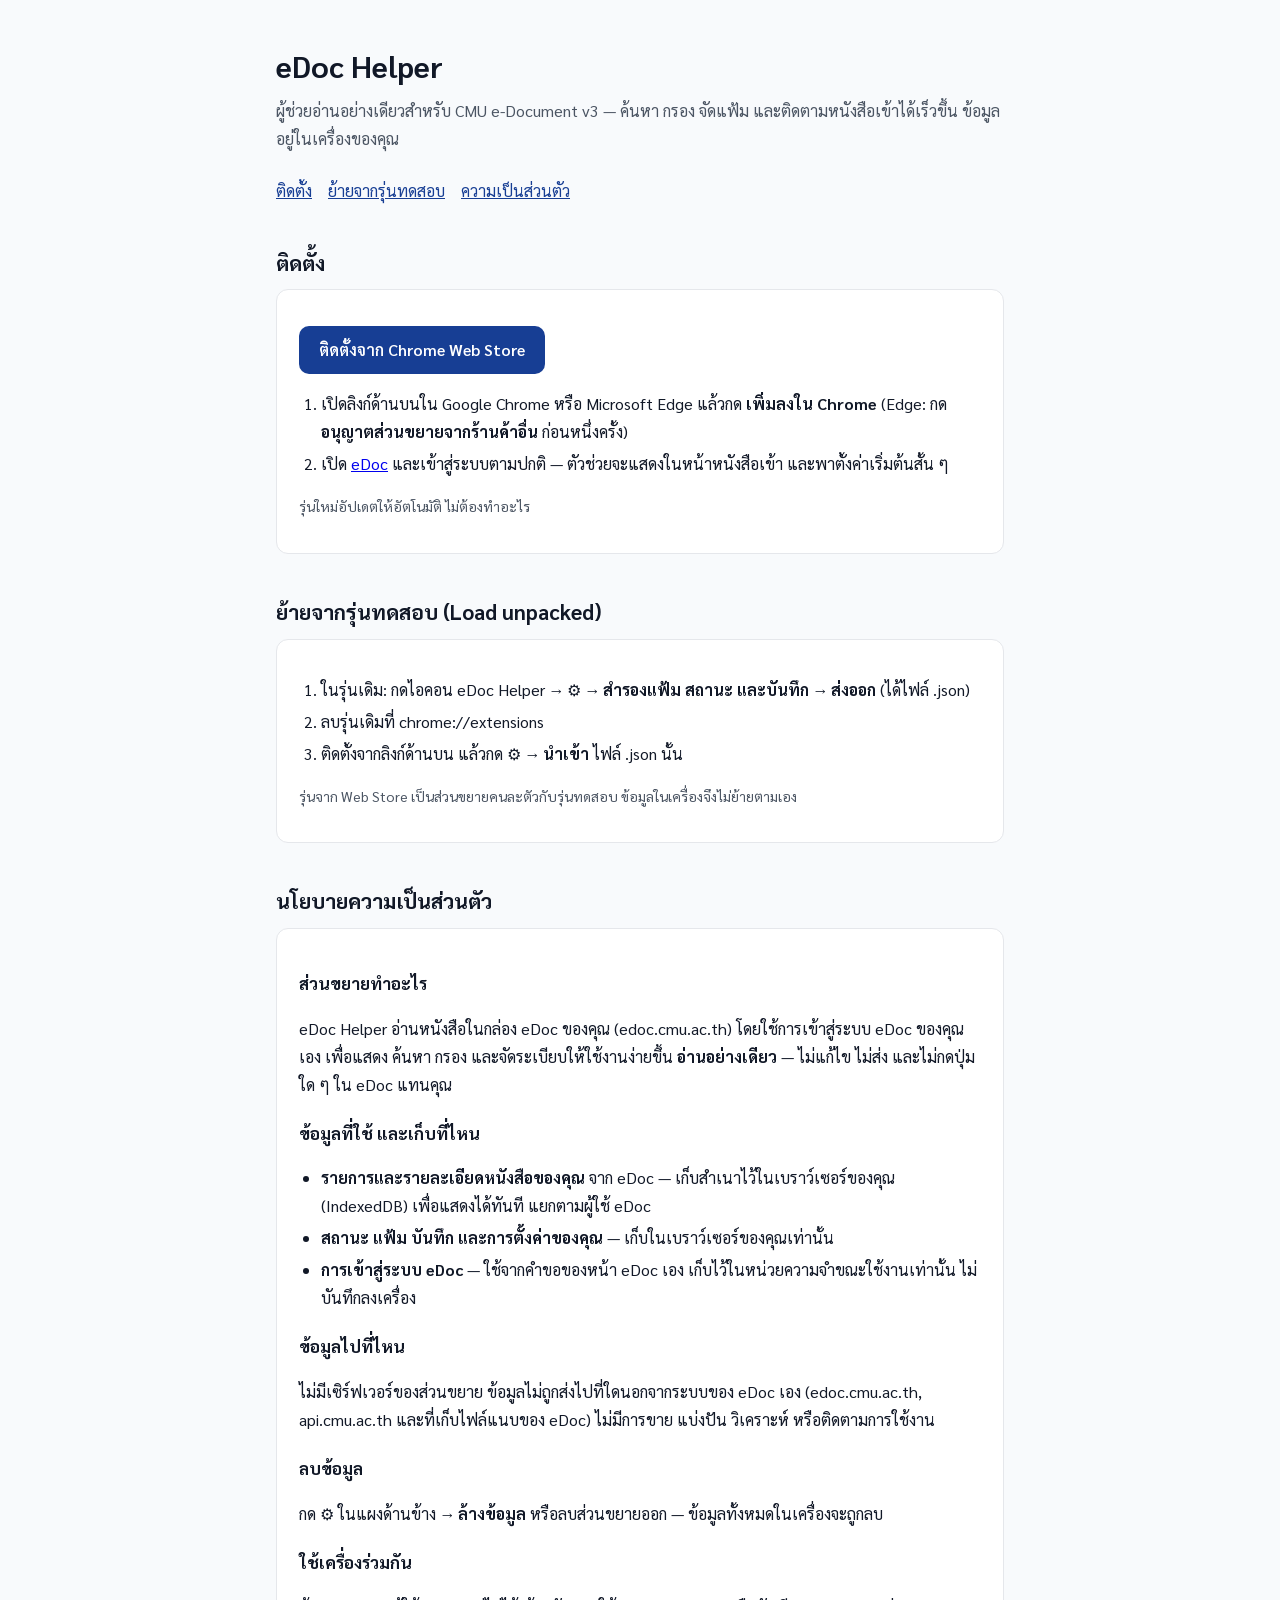
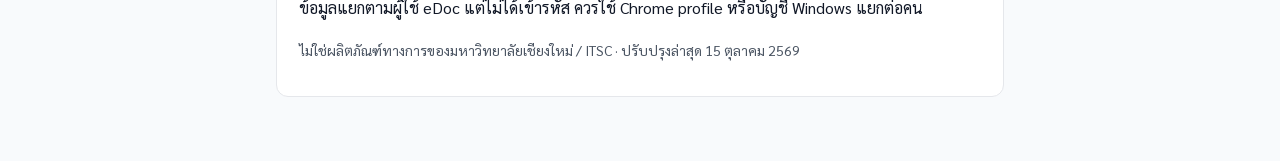
==== index.html @ 69d7f76e "build(extension): Chrome Web Store kit — store package, listing texts, permission reasons, screensho" ====
<!doctype html>
<html lang="th">
<head>
<meta charset="utf-8">
<meta name="viewport" content="width=device-width, initial-scale=1">
<title>eDoc Helper — ติดตั้งและนโยบายความเป็นส่วนตัว</title>
<meta name="description" content="eDoc Helper: ผู้ช่วยอ่านอย่างเดียวสำหรับ CMU e-Document v3 — วิธีติดตั้ง และนโยบายความเป็นส่วนตัว">
<link rel="preconnect" href="https://fonts.googleapis.com"><link rel="preconnect" href="https://fonts.gstatic.com" crossorigin>
<link href="https://fonts.googleapis.com/css2?family=Sarabun:wght@400;600;700&display=swap" rel="stylesheet">
<style>
:root{--ink:#111827;--muted:#4b5563;--line:#e5e7eb;--brand:#173e94;--bg:#f8fafc;--card:#fff}
@media (prefers-color-scheme:dark){:root{--ink:#f3f4f6;--muted:#9ca3af;--line:#374151;--brand:#93b4ff;--bg:#0b1220;--card:#111827}}
*{box-sizing:border-box}
body{margin:0;background:var(--bg);color:var(--ink);font:16px/1.75 Sarabun,system-ui,sans-serif}
main{max-width:760px;margin:0 auto;padding:40px 16px 64px}
h1{font-size:30px;margin:0 0 4px}h2{font-size:21px;margin:40px 0 8px}h3{font-size:17px;margin:20px 0 4px}
.lead{color:var(--muted);margin:0 0 24px}
.card{background:var(--card);border:1px solid var(--line);border-radius:12px;padding:20px 22px}
.btn{display:inline-block;background:var(--brand);color:#fff;text-decoration:none;font-weight:600;padding:10px 20px;border-radius:10px}
@media (prefers-color-scheme:dark){.btn{color:#0b1220}}
ol,ul{padding-left:22px}li{margin:4px 0}
.muted{color:var(--muted);font-size:14px}
nav a{color:var(--brand);margin-right:16px}
</style>
</head>
<body>
<main>
  <h1>eDoc Helper</h1>
  <p class="lead">ผู้ช่วยอ่านอย่างเดียวสำหรับ CMU e-Document v3 — ค้นหา กรอง จัดแฟ้ม และติดตามหนังสือเข้าได้เร็วขึ้น ข้อมูลอยู่ในเครื่องของคุณ</p>
  <nav><a href="#install">ติดตั้ง</a><a href="#move">ย้ายจากรุ่นทดสอบ</a><a href="#privacy">ความเป็นส่วนตัว</a></nav>

  <h2 id="install">ติดตั้ง</h2>
  <div class="card">
    <p><a class="btn" id="store" href="#">ติดตั้งจาก Chrome Web Store</a></p>
    <ol>
      <li>เปิดลิงก์ด้านบนใน Google Chrome หรือ Microsoft Edge แล้วกด <b>เพิ่มลงใน Chrome</b> (Edge: กด <b>อนุญาตส่วนขยายจากร้านค้าอื่น</b> ก่อนหนึ่งครั้ง)</li>
      <li>เปิด <a href="https://edoc.cmu.ac.th/v3">eDoc</a> และเข้าสู่ระบบตามปกติ — ตัวช่วยจะแสดงในหน้าหนังสือเข้า และพาตั้งค่าเริ่มต้นสั้น ๆ</li>
    </ol>
    <p class="muted">รุ่นใหม่อัปเดตให้อัตโนมัติ ไม่ต้องทำอะไร</p>
  </div>

  <h2 id="move">ย้ายจากรุ่นทดสอบ (Load unpacked)</h2>
  <div class="card">
    <ol>
      <li>ในรุ่นเดิม: กดไอคอน eDoc Helper → ⚙ → <b>สำรองแฟ้ม สถานะ และบันทึก</b> → <b>ส่งออก</b> (ได้ไฟล์ .json)</li>
      <li>ลบรุ่นเดิมที่ chrome://extensions</li>
      <li>ติดตั้งจากลิงก์ด้านบน แล้วกด ⚙ → <b>นำเข้า</b> ไฟล์ .json นั้น</li>
    </ol>
    <p class="muted">รุ่นจาก Web Store เป็นส่วนขยายคนละตัวกับรุ่นทดสอบ ข้อมูลในเครื่องจึงไม่ย้ายตามเอง</p>
  </div>

  <h2 id="privacy">นโยบายความเป็นส่วนตัว</h2>
  <div class="card">
    <h3>ส่วนขยายทำอะไร</h3>
    <p>eDoc Helper อ่านหนังสือในกล่อง eDoc ของคุณ (edoc.cmu.ac.th) โดยใช้การเข้าสู่ระบบ eDoc ของคุณเอง เพื่อแสดง ค้นหา กรอง และจัดระเบียบให้ใช้งานง่ายขึ้น <b>อ่านอย่างเดียว</b> — ไม่แก้ไข ไม่ส่ง และไม่กดปุ่มใด ๆ ใน eDoc แทนคุณ</p>
    <h3>ข้อมูลที่ใช้ และเก็บที่ไหน</h3>
    <ul>
      <li><b>รายการและรายละเอียดหนังสือของคุณ</b> จาก eDoc — เก็บสำเนาไว้ในเบราว์เซอร์ของคุณ (IndexedDB) เพื่อแสดงได้ทันที แยกตามผู้ใช้ eDoc</li>
      <li><b>สถานะ แฟ้ม บันทึก และการตั้งค่าของคุณ</b> — เก็บในเบราว์เซอร์ของคุณเท่านั้น</li>
      <li><b>การเข้าสู่ระบบ eDoc</b> — ใช้จากคำขอของหน้า eDoc เอง เก็บไว้ในหน่วยความจำขณะใช้งานเท่านั้น ไม่บันทึกลงเครื่อง</li>
    </ul>
    <h3>ข้อมูลไปที่ไหน</h3>
    <p>ไม่มีเซิร์ฟเวอร์ของส่วนขยาย ข้อมูลไม่ถูกส่งไปที่ใดนอกจากระบบของ eDoc เอง (edoc.cmu.ac.th, api.cmu.ac.th และที่เก็บไฟล์แนบของ eDoc) ไม่มีการขาย แบ่งปัน วิเคราะห์ หรือติดตามการใช้งาน</p>
    <h3>ลบข้อมูล</h3>
    <p>กด ⚙ ในแผงด้านข้าง → <b>ล้างข้อมูล</b> หรือลบส่วนขยายออก — ข้อมูลทั้งหมดในเครื่องจะถูกลบ</p>
    <h3>ใช้เครื่องร่วมกัน</h3>
    <p>ข้อมูลแยกตามผู้ใช้ eDoc แต่ไม่ได้เข้ารหัส ควรใช้ Chrome profile หรือบัญชี Windows แยกต่อคน</p>
    <p class="muted">ไม่ใช่ผลิตภัณฑ์ทางการของมหาวิทยาลัยเชียงใหม่ / ITSC · ปรับปรุงล่าสุด 15 ตุลาคม 2569</p>
  </div>
</main>
</body>
</html>
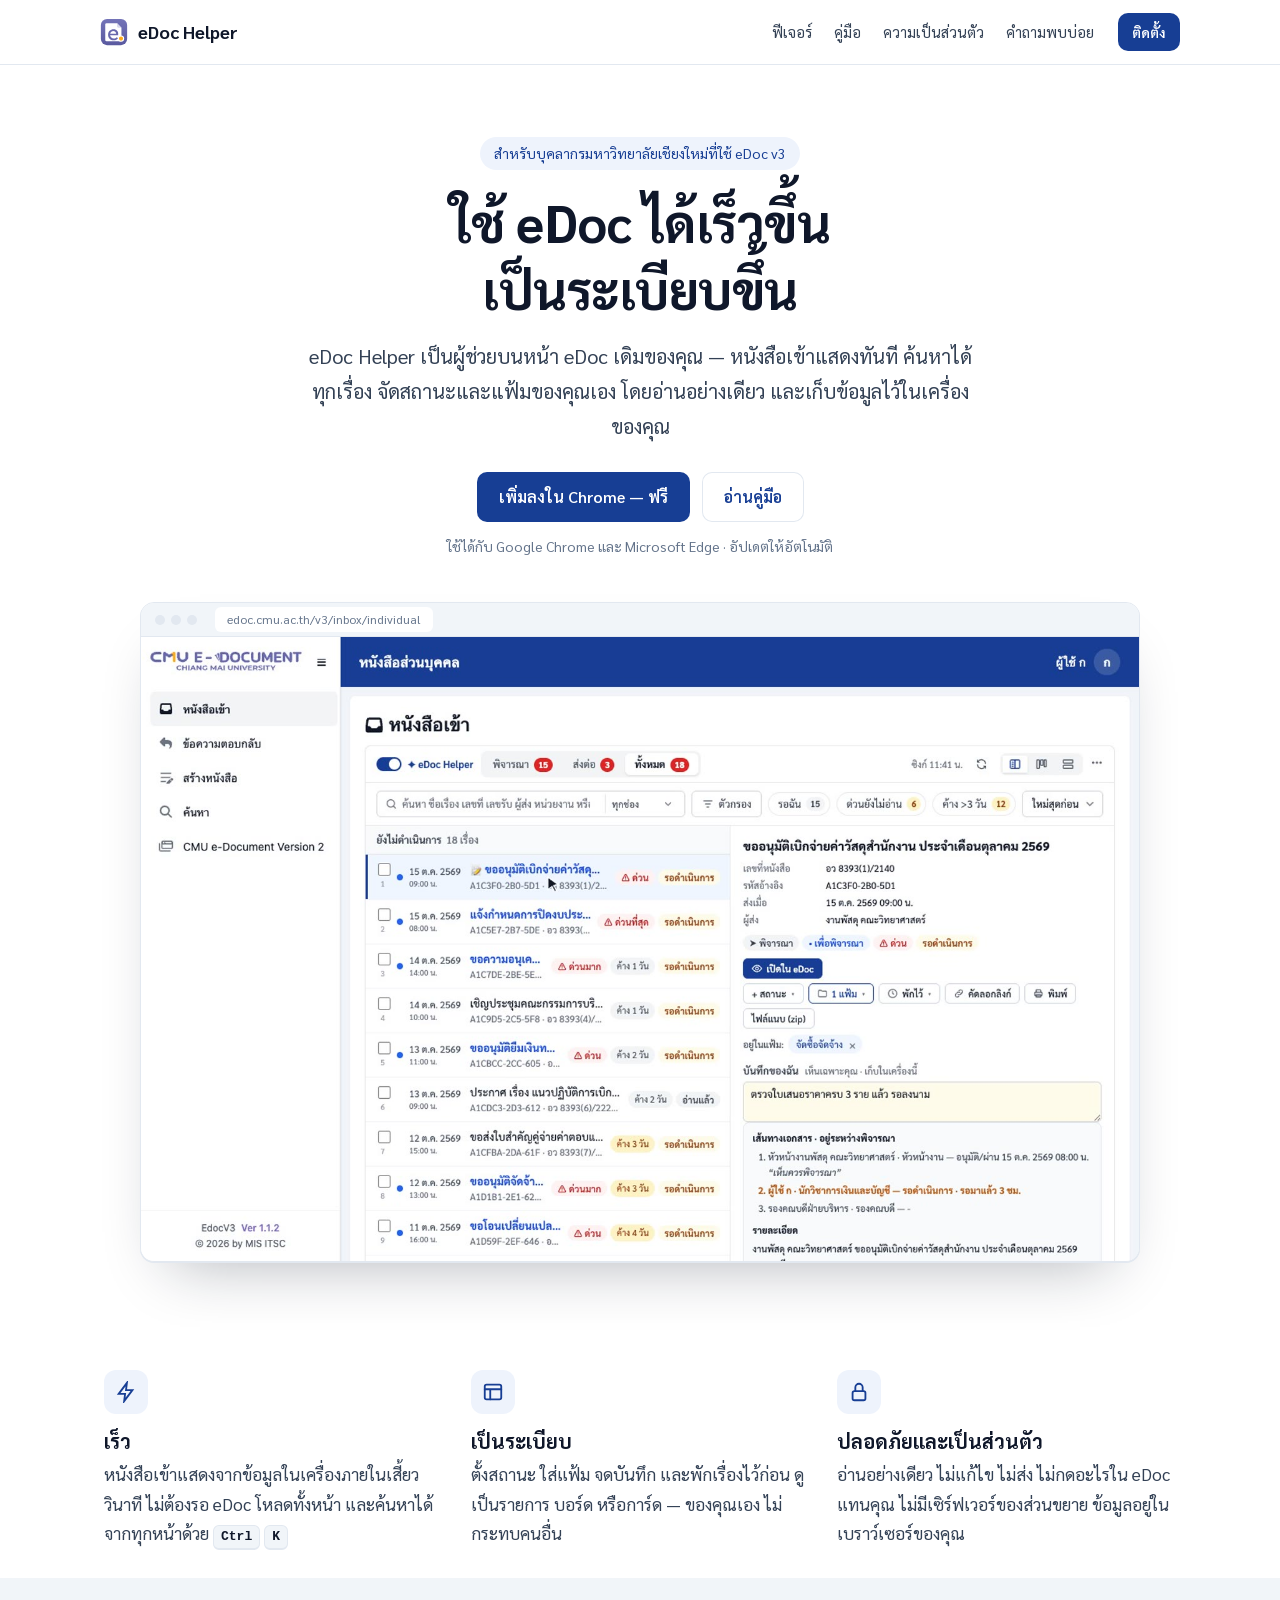
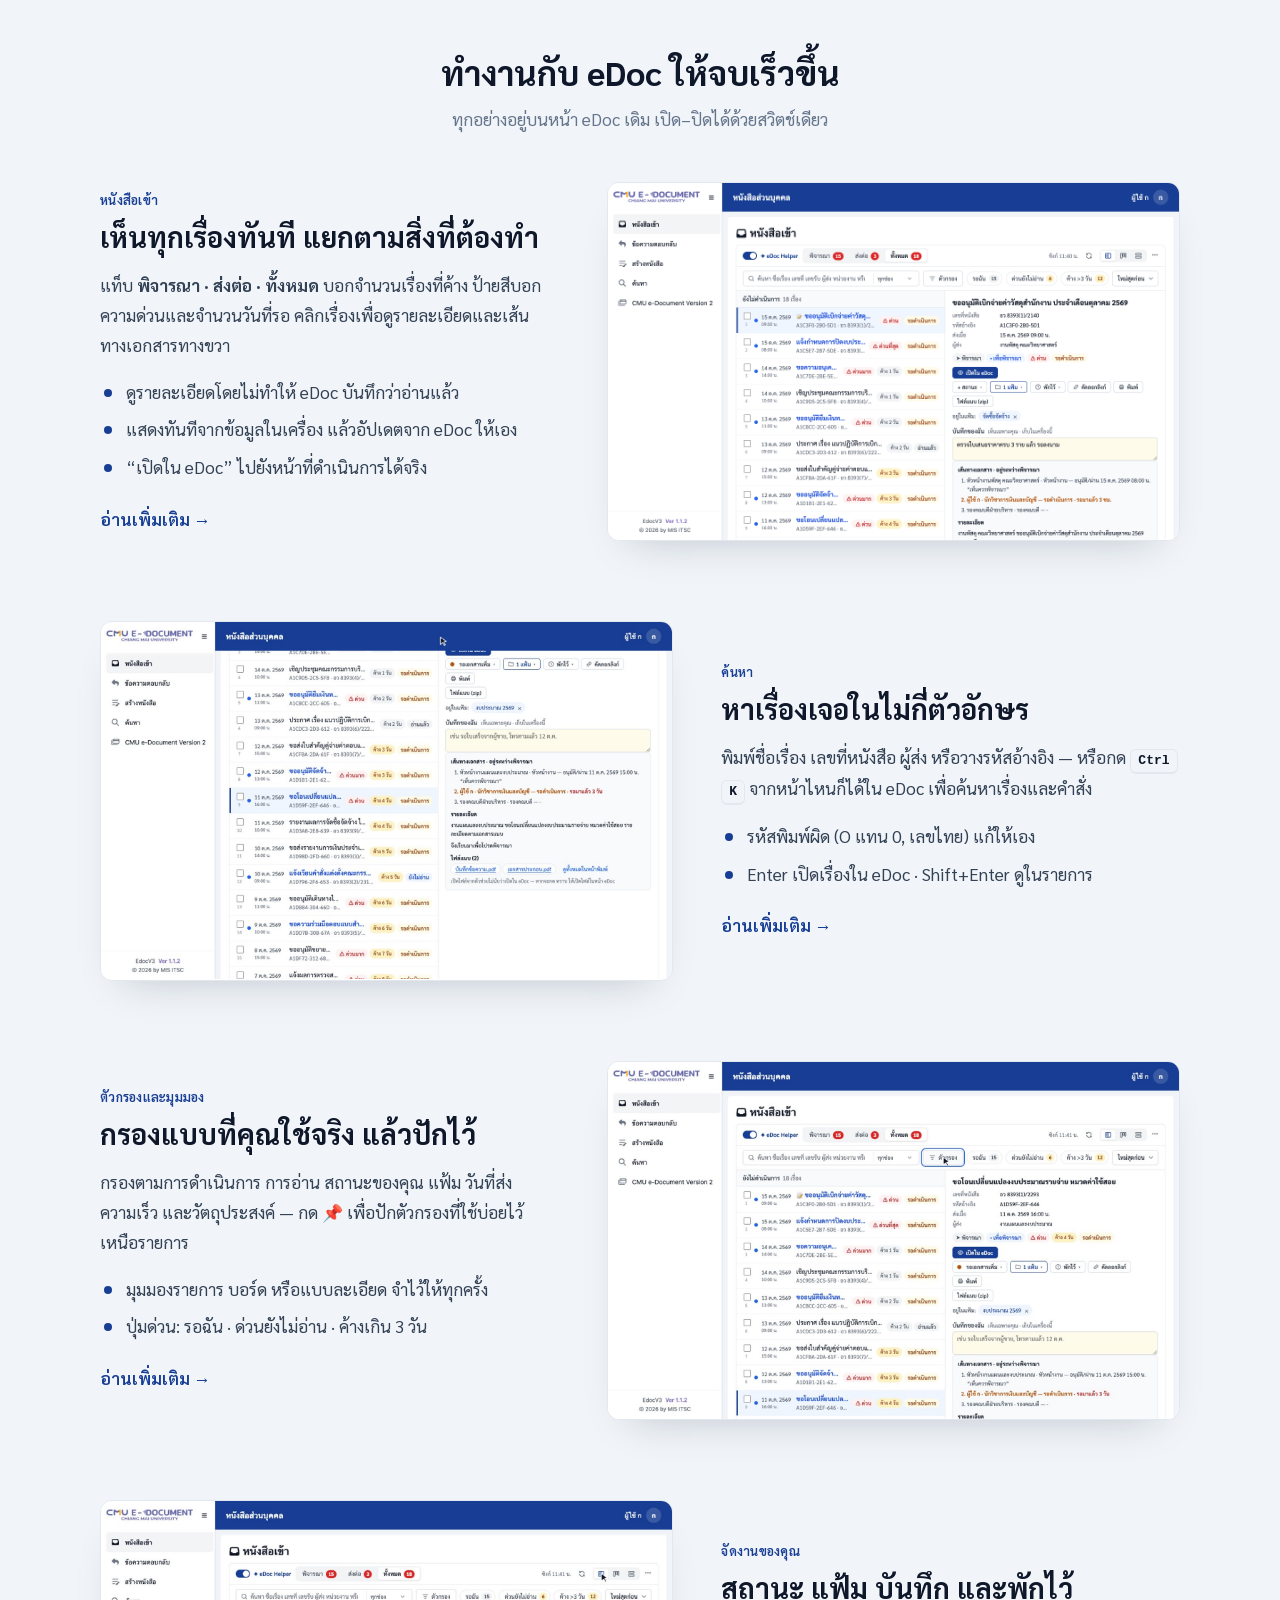
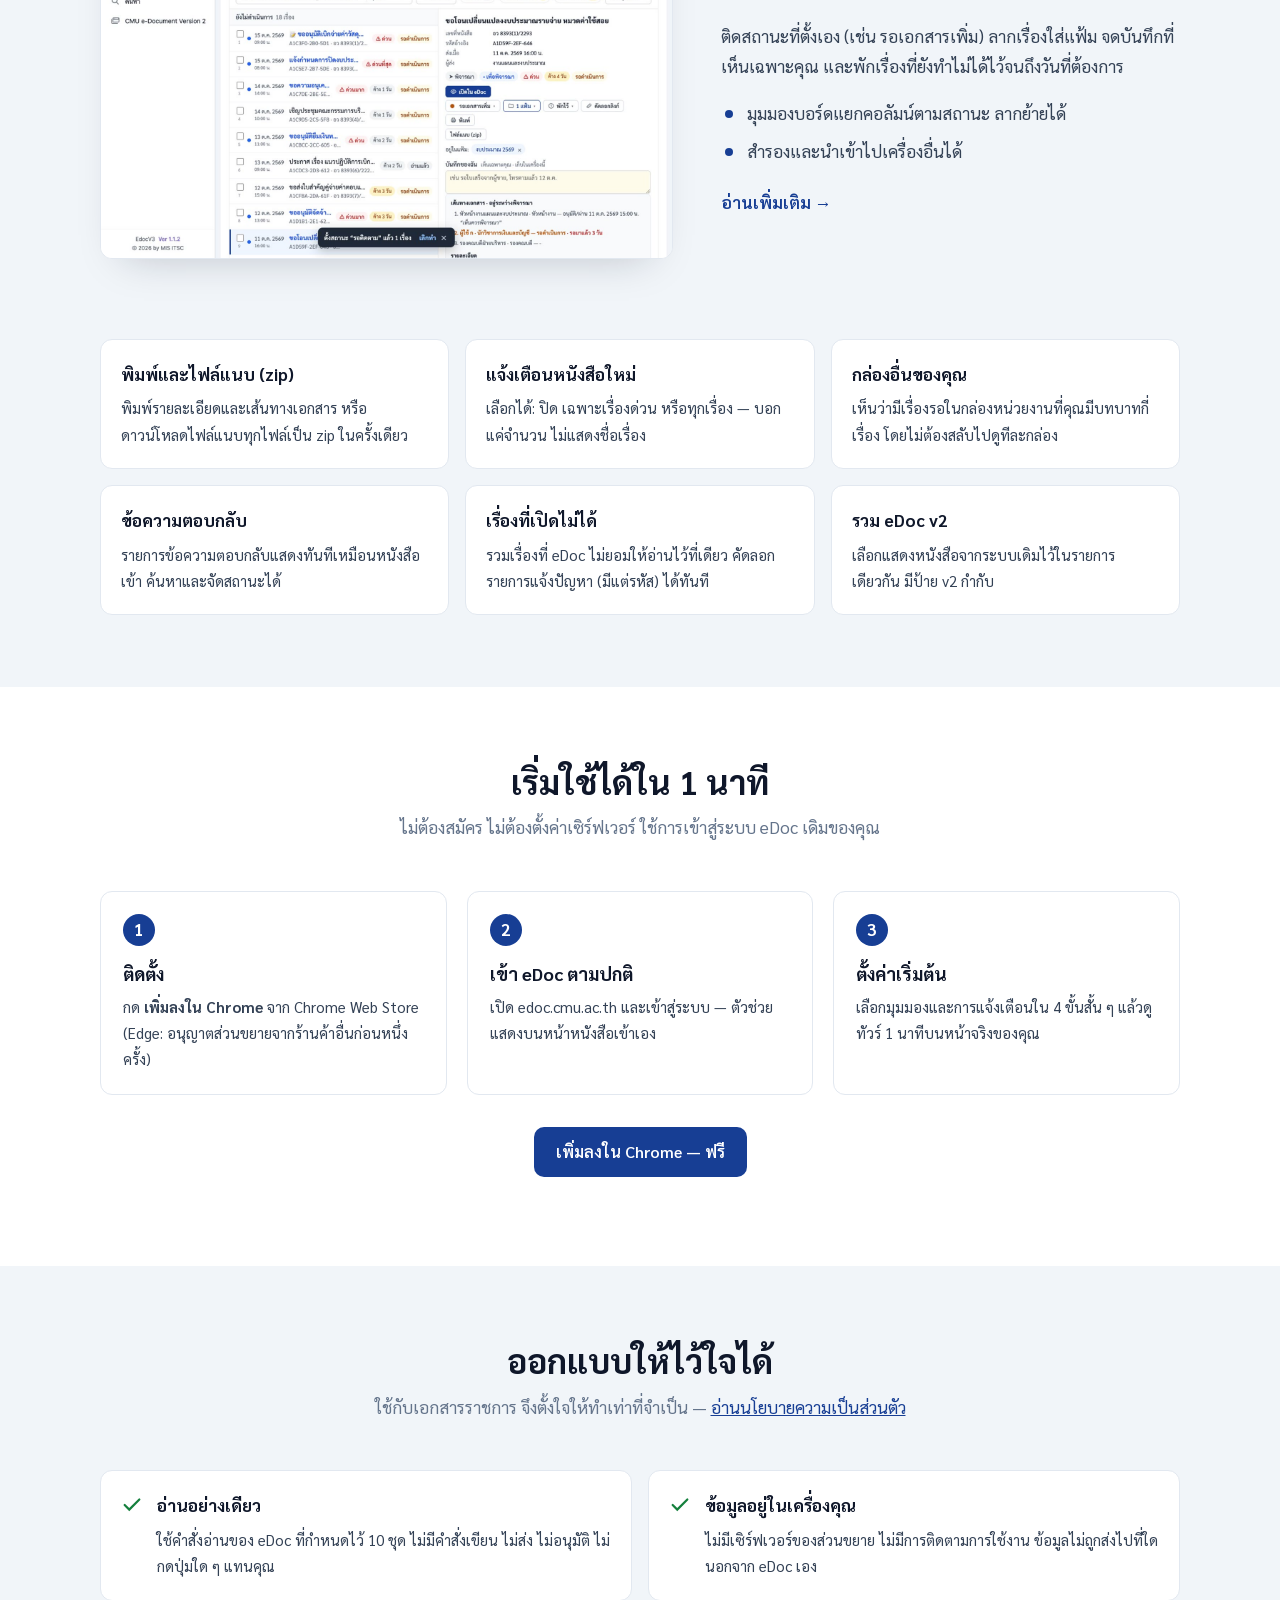
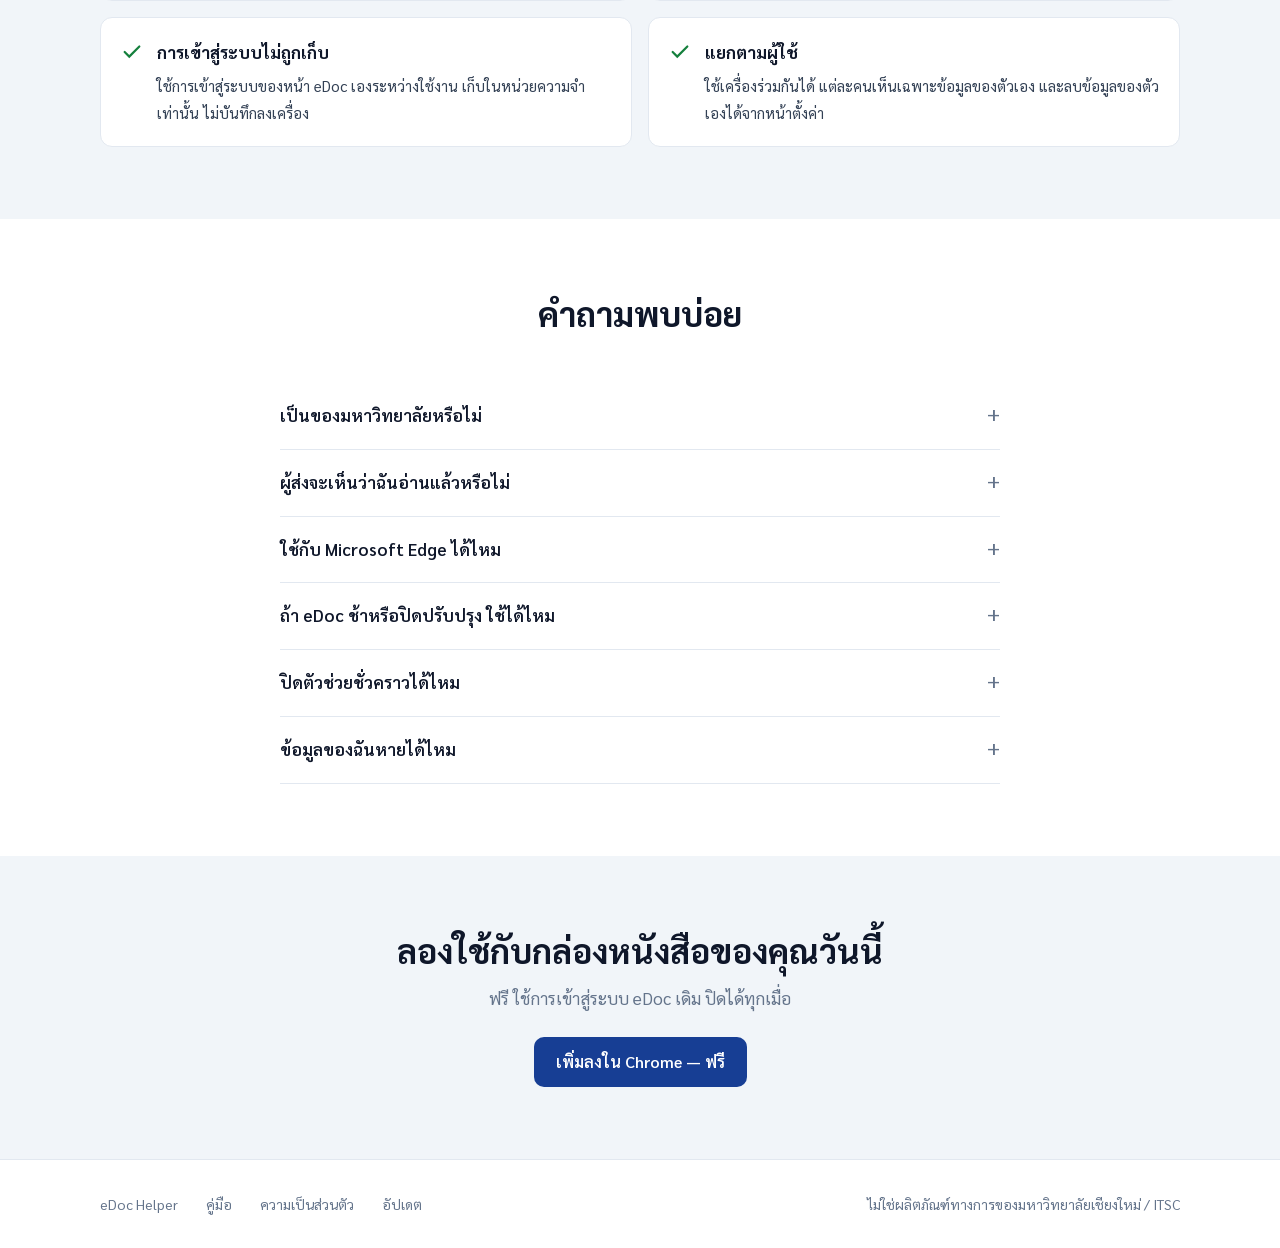
==== commit 5c5bd8a1: "feat(extension): landing site, showcase screenshots and clips, new icon - store/site: home (A), manu" ====
--- a/index.html
+++ b/index.html
@@ -3,70 +3,126 @@
 <head>
 <meta charset="utf-8">
 <meta name="viewport" content="width=device-width, initial-scale=1">
-<title>eDoc Helper — ติดตั้งและนโยบายความเป็นส่วนตัว</title>
-<meta name="description" content="eDoc Helper: ผู้ช่วยอ่านอย่างเดียวสำหรับ CMU e-Document v3 — วิธีติดตั้ง และนโยบายความเป็นส่วนตัว">
+<title>eDoc Helper — ใช้ CMU e-Document ได้เร็วขึ้น เป็นระเบียบขึ้น</title>
+<meta name="description" content="ผู้ช่วยอ่านอย่างเดียวสำหรับ CMU e-Document v3: หนังสือเข้าแสดงทันที ค้นหา กรอง จัดแฟ้ม และติดตามงาน — ข้อมูลอยู่ในเครื่องของคุณ">
+<link rel="icon" href="img/icon.svg" type="image/svg+xml"><link rel="apple-touch-icon" href="img/icon.png">
 <link rel="preconnect" href="https://fonts.googleapis.com"><link rel="preconnect" href="https://fonts.gstatic.com" crossorigin>
 <link href="https://fonts.googleapis.com/css2?family=Sarabun:wght@400;600;700&display=swap" rel="stylesheet">
-<style>
-:root{--ink:#111827;--muted:#4b5563;--line:#e5e7eb;--brand:#173e94;--bg:#f8fafc;--card:#fff}
-@media (prefers-color-scheme:dark){:root{--ink:#f3f4f6;--muted:#9ca3af;--line:#374151;--brand:#93b4ff;--bg:#0b1220;--card:#111827}}
-*{box-sizing:border-box}
-body{margin:0;background:var(--bg);color:var(--ink);font:16px/1.75 Sarabun,system-ui,sans-serif}
-main{max-width:760px;margin:0 auto;padding:40px 16px 64px}
-h1{font-size:30px;margin:0 0 4px}h2{font-size:21px;margin:40px 0 8px}h3{font-size:17px;margin:20px 0 4px}
-.lead{color:var(--muted);margin:0 0 24px}
-.card{background:var(--card);border:1px solid var(--line);border-radius:12px;padding:20px 22px}
-.btn{display:inline-block;background:var(--brand);color:#fff;text-decoration:none;font-weight:600;padding:10px 20px;border-radius:10px}
-@media (prefers-color-scheme:dark){.btn{color:#0b1220}}
-ol,ul{padding-left:22px}li{margin:4px 0}
-.muted{color:var(--muted);font-size:14px}
-nav a{color:var(--brand);margin-right:16px}
-</style>
+<link rel="stylesheet" href="style.css">
 </head>
 <body>
+<header class="top"><div class="wrap">
+  <a class="brand" href="index.html"><img src="img/icon.svg" alt="">eDoc Helper</a>
+  <nav class="menu"><a href="#features">ฟีเจอร์</a><a href="docs.html">คู่มือ</a><a href="privacy.html">ความเป็นส่วนตัว</a><a href="#faq">คำถามพบบ่อย</a></nav>
+  <a class="btn sm" href="#install">ติดตั้ง</a>
+</div></header>
+
 <main>
-  <h1>eDoc Helper</h1>
-  <p class="lead">ผู้ช่วยอ่านอย่างเดียวสำหรับ CMU e-Document v3 — ค้นหา กรอง จัดแฟ้ม และติดตามหนังสือเข้าได้เร็วขึ้น ข้อมูลอยู่ในเครื่องของคุณ</p>
-  <nav><a href="#install">ติดตั้ง</a><a href="#move">ย้ายจากรุ่นทดสอบ</a><a href="#privacy">ความเป็นส่วนตัว</a></nav>
-
-  <h2 id="install">ติดตั้ง</h2>
-  <div class="card">
-    <p><a class="btn" id="store" href="#">ติดตั้งจาก Chrome Web Store</a></p>
-    <ol>
-      <li>เปิดลิงก์ด้านบนใน Google Chrome หรือ Microsoft Edge แล้วกด <b>เพิ่มลงใน Chrome</b> (Edge: กด <b>อนุญาตส่วนขยายจากร้านค้าอื่น</b> ก่อนหนึ่งครั้ง)</li>
-      <li>เปิด <a href="https://edoc.cmu.ac.th/v3">eDoc</a> และเข้าสู่ระบบตามปกติ — ตัวช่วยจะแสดงในหน้าหนังสือเข้า และพาตั้งค่าเริ่มต้นสั้น ๆ</li>
-    </ol>
-    <p class="muted">รุ่นใหม่อัปเดตให้อัตโนมัติ ไม่ต้องทำอะไร</p>
+  <div class="wrap hero">
+    <span class="eyebrow">สำหรับบุคลากรมหาวิทยาลัยเชียงใหม่ที่ใช้ eDoc v3</span>
+    <h1>ใช้ eDoc ได้เร็วขึ้น<br>เป็นระเบียบขึ้น</h1>
+    <p class="lead">eDoc Helper เป็นผู้ช่วยบนหน้า eDoc เดิมของคุณ — หนังสือเข้าแสดงทันที ค้นหาได้ทุกเรื่อง จัดสถานะและแฟ้มของคุณเอง โดยอ่านอย่างเดียว และเก็บข้อมูลไว้ในเครื่องของคุณ</p>
+    <div class="ctas"><a class="btn" id="store" href="#install">เพิ่มลงใน Chrome — ฟรี</a><a class="btn ghost" href="docs.html">อ่านคู่มือ</a></div>
+    <p class="note">ใช้ได้กับ Google Chrome และ Microsoft Edge · อัปเดตให้อัตโนมัติ</p>
+    <div class="frame"><div class="bar"><i></i><i></i><i></i><span>edoc.cmu.ac.th/v3/inbox/individual</span></div><video class="clip" src="clips/inbox.mp4" poster="clips/inbox.jpg" autoplay muted loop playsinline preload="metadata" aria-label="หน้าหนังสือเข้าพร้อม eDoc Helper: คลิกเรื่องเพื่อดูรายละเอียดและเส้นทางเอกสาร" width="1920" height="1200"></video></div>
   </div>
 
-  <h2 id="move">ย้ายจากรุ่นทดสอบ (Load unpacked)</h2>
-  <div class="card">
-    <ol>
-      <li>ในรุ่นเดิม: กดไอคอน eDoc Helper → ⚙ → <b>สำรองแฟ้ม สถานะ และบันทึก</b> → <b>ส่งออก</b> (ได้ไฟล์ .json)</li>
-      <li>ลบรุ่นเดิมที่ chrome://extensions</li>
-      <li>ติดตั้งจากลิงก์ด้านบน แล้วกด ⚙ → <b>นำเข้า</b> ไฟล์ .json นั้น</li>
-    </ol>
-    <p class="muted">รุ่นจาก Web Store เป็นส่วนขยายคนละตัวกับรุ่นทดสอบ ข้อมูลในเครื่องจึงไม่ย้ายตามเอง</p>
+  <div class="wrap pillars">
+    <div class="pillar"><div class="ic"><svg viewBox="0 0 24 24" fill="none" stroke="currentColor" stroke-width="2" stroke-linecap="round"><path d="M13 2 4 14h7l-1 8 9-12h-7z"/></svg></div><h3>เร็ว</h3><p>หนังสือเข้าแสดงจากข้อมูลในเครื่องภายในเสี้ยววินาที ไม่ต้องรอ eDoc โหลดทั้งหน้า และค้นหาได้จากทุกหน้าด้วย <kbd>Ctrl</kbd> <kbd>K</kbd></p></div>
+    <div class="pillar"><div class="ic"><svg viewBox="0 0 24 24" fill="none" stroke="currentColor" stroke-width="2" stroke-linecap="round"><rect x="3" y="4" width="18" height="16" rx="2"/><path d="M3 9h18M9 9v11"/></svg></div><h3>เป็นระเบียบ</h3><p>ตั้งสถานะ ใส่แฟ้ม จดบันทึก และพักเรื่องไว้ก่อน ดูเป็นรายการ บอร์ด หรือการ์ด — ของคุณเอง ไม่กระทบคนอื่น</p></div>
+    <div class="pillar"><div class="ic"><svg viewBox="0 0 24 24" fill="none" stroke="currentColor" stroke-width="2" stroke-linecap="round"><rect x="5" y="11" width="14" height="10" rx="2"/><path d="M8 11V7a4 4 0 0 1 8 0v4"/></svg></div><h3>ปลอดภัยและเป็นส่วนตัว</h3><p>อ่านอย่างเดียว ไม่แก้ไข ไม่ส่ง ไม่กดอะไรใน eDoc แทนคุณ ไม่มีเซิร์ฟเวอร์ของส่วนขยาย ข้อมูลอยู่ในเบราว์เซอร์ของคุณ</p></div>
   </div>
 
-  <h2 id="privacy">นโยบายความเป็นส่วนตัว</h2>
-  <div class="card">
-    <h3>ส่วนขยายทำอะไร</h3>
-    <p>eDoc Helper อ่านหนังสือในกล่อง eDoc ของคุณ (edoc.cmu.ac.th) โดยใช้การเข้าสู่ระบบ eDoc ของคุณเอง เพื่อแสดง ค้นหา กรอง และจัดระเบียบให้ใช้งานง่ายขึ้น <b>อ่านอย่างเดียว</b> — ไม่แก้ไข ไม่ส่ง และไม่กดปุ่มใด ๆ ใน eDoc แทนคุณ</p>
-    <h3>ข้อมูลที่ใช้ และเก็บที่ไหน</h3>
-    <ul>
-      <li><b>รายการและรายละเอียดหนังสือของคุณ</b> จาก eDoc — เก็บสำเนาไว้ในเบราว์เซอร์ของคุณ (IndexedDB) เพื่อแสดงได้ทันที แยกตามผู้ใช้ eDoc</li>
-      <li><b>สถานะ แฟ้ม บันทึก และการตั้งค่าของคุณ</b> — เก็บในเบราว์เซอร์ของคุณเท่านั้น</li>
-      <li><b>การเข้าสู่ระบบ eDoc</b> — ใช้จากคำขอของหน้า eDoc เอง เก็บไว้ในหน่วยความจำขณะใช้งานเท่านั้น ไม่บันทึกลงเครื่อง</li>
-    </ul>
-    <h3>ข้อมูลไปที่ไหน</h3>
-    <p>ไม่มีเซิร์ฟเวอร์ของส่วนขยาย ข้อมูลไม่ถูกส่งไปที่ใดนอกจากระบบของ eDoc เอง (edoc.cmu.ac.th, api.cmu.ac.th และที่เก็บไฟล์แนบของ eDoc) ไม่มีการขาย แบ่งปัน วิเคราะห์ หรือติดตามการใช้งาน</p>
-    <h3>ลบข้อมูล</h3>
-    <p>กด ⚙ ในแผงด้านข้าง → <b>ล้างข้อมูล</b> หรือลบส่วนขยายออก — ข้อมูลทั้งหมดในเครื่องจะถูกลบ</p>
-    <h3>ใช้เครื่องร่วมกัน</h3>
-    <p>ข้อมูลแยกตามผู้ใช้ eDoc แต่ไม่ได้เข้ารหัส ควรใช้ Chrome profile หรือบัญชี Windows แยกต่อคน</p>
-    <p class="muted">ไม่ใช่ผลิตภัณฑ์ทางการของมหาวิทยาลัยเชียงใหม่ / ITSC · ปรับปรุงล่าสุด 15 ตุลาคม 2569</p>
-  </div>
+  <section class="band soft" id="features"><div class="wrap">
+    <div class="sec-h"><h2>ทำงานกับ eDoc ให้จบเร็วขึ้น</h2><p>ทุกอย่างอยู่บนหน้า eDoc เดิม เปิด–ปิดได้ด้วยสวิตช์เดียว</p></div>
+
+    <div class="feature">
+      <div class="txt"><div class="tag">หนังสือเข้า</div><h3>เห็นทุกเรื่องทันที แยกตามสิ่งที่ต้องทำ</h3>
+        <p>แท็บ <b>พิจารณา · ส่งต่อ · ทั้งหมด</b> บอกจำนวนเรื่องที่ค้าง ป้ายสีบอกความด่วนและจำนวนวันที่รอ คลิกเรื่องเพื่อดูรายละเอียดและเส้นทางเอกสารทางขวา</p>
+        <ul><li>ดูรายละเอียดโดยไม่ทำให้ eDoc บันทึกว่าอ่านแล้ว</li><li>แสดงทันทีจากข้อมูลในเครื่อง แล้วอัปเดตจาก eDoc ให้เอง</li><li>“เปิดใน eDoc” ไปยังหน้าที่ดำเนินการได้จริง</li></ul>
+        <a class="more" href="docs.html#inbox">อ่านเพิ่มเติม →</a></div>
+      <div class="pic"><img src="img/1-list.png" alt="รายการหนังสือเข้าและช่องรายละเอียด" loading="lazy"></div>
+    </div>
+
+    <div class="feature flip">
+      <div class="txt"><div class="tag">ค้นหา</div><h3>หาเรื่องเจอในไม่กี่ตัวอักษร</h3>
+        <p>พิมพ์ชื่อเรื่อง เลขที่หนังสือ ผู้ส่ง หรือวางรหัสอ้างอิง — หรือกด <kbd>Ctrl</kbd> <kbd>K</kbd> จากหน้าไหนก็ได้ใน eDoc เพื่อค้นหาเรื่องและคำสั่ง</p>
+        <ul><li>รหัสพิมพ์ผิด (O แทน 0, เลขไทย) แก้ให้เอง</li><li>Enter เปิดเรื่องใน eDoc · Shift+Enter ดูในรายการ</li></ul>
+        <a class="more" href="docs.html#search">อ่านเพิ่มเติม →</a></div>
+      <div class="pic"><video class="clip" src="clips/search.mp4" poster="clips/search.jpg" autoplay muted loop playsinline preload="metadata" aria-label="กด Ctrl+K พิมพ์คำค้น แล้วไปที่เรื่อง" width="1920" height="1200"></video></div>
+    </div>
+
+    <div class="feature">
+      <div class="txt"><div class="tag">ตัวกรองและมุมมอง</div><h3>กรองแบบที่คุณใช้จริง แล้วปักไว้</h3>
+        <p>กรองตามการดำเนินการ การอ่าน สถานะของคุณ แฟ้ม วันที่ส่ง ความเร็ว และวัตถุประสงค์ — กด 📌 เพื่อปักตัวกรองที่ใช้บ่อยไว้เหนือรายการ</p>
+        <ul><li>มุมมองรายการ บอร์ด หรือแบบละเอียด จำไว้ให้ทุกครั้ง</li><li>ปุ่มด่วน: รอฉัน · ด่วนยังไม่อ่าน · ค้างเกิน 3 วัน</li></ul>
+        <a class="more" href="docs.html#filters">อ่านเพิ่มเติม →</a></div>
+      <div class="pic"><video class="clip" src="clips/filters.mp4" poster="clips/filters.jpg" autoplay muted loop playsinline preload="metadata" aria-label="กดตัวกรองด่วนยังไม่อ่าน แล้วเปิดแผงตัวกรอง" width="1920" height="1200"></video></div>
+    </div>
+
+    <div class="feature flip">
+      <div class="txt"><div class="tag">จัดงานของคุณ</div><h3>สถานะ แฟ้ม บันทึก และพักไว้</h3>
+        <p>ติดสถานะที่ตั้งเอง (เช่น รอเอกสารเพิ่ม) ลากเรื่องใส่แฟ้ม จดบันทึกที่เห็นเฉพาะคุณ และพักเรื่องที่ยังทำไม่ได้ไว้จนถึงวันที่ต้องการ</p>
+        <ul><li>มุมมองบอร์ดแยกคอลัมน์ตามสถานะ ลากย้ายได้</li><li>สำรองและนำเข้าไปเครื่องอื่นได้</li></ul>
+        <a class="more" href="docs.html#organise">อ่านเพิ่มเติม →</a></div>
+      <div class="pic"><video class="clip" src="clips/board.mp4" poster="clips/board.jpg" autoplay muted loop playsinline preload="metadata" aria-label="ลากเรื่องข้ามคอลัมน์ในมุมมองบอร์ดเพื่อเปลี่ยนสถานะ" width="1920" height="1200"></video></div>
+    </div>
+
+    <div class="grid3">
+      <div class="mini"><h4>พิมพ์และไฟล์แนบ (zip)</h4><p>พิมพ์รายละเอียดและเส้นทางเอกสาร หรือดาวน์โหลดไฟล์แนบทุกไฟล์เป็น zip ในครั้งเดียว</p></div>
+      <div class="mini"><h4>แจ้งเตือนหนังสือใหม่</h4><p>เลือกได้: ปิด เฉพาะเรื่องด่วน หรือทุกเรื่อง — บอกแค่จำนวน ไม่แสดงชื่อเรื่อง</p></div>
+      <div class="mini"><h4>กล่องอื่นของคุณ</h4><p>เห็นว่ามีเรื่องรอในกล่องหน่วยงานที่คุณมีบทบาทกี่เรื่อง โดยไม่ต้องสลับไปดูทีละกล่อง</p></div>
+      <div class="mini"><h4>ข้อความตอบกลับ</h4><p>รายการข้อความตอบกลับแสดงทันทีเหมือนหนังสือเข้า ค้นหาและจัดสถานะได้</p></div>
+      <div class="mini"><h4>เรื่องที่เปิดไม่ได้</h4><p>รวมเรื่องที่ eDoc ไม่ยอมให้อ่านไว้ที่เดียว คัดลอกรายการแจ้งปัญหา (มีแต่รหัส) ได้ทันที</p></div>
+      <div class="mini"><h4>รวม eDoc v2</h4><p>เลือกแสดงหนังสือจากระบบเดิมไว้ในรายการเดียวกัน มีป้าย v2 กำกับ</p></div>
+    </div>
+  </div></section>
+
+  <section class="band" id="install"><div class="wrap">
+    <div class="sec-h"><h2>เริ่มใช้ได้ใน 1 นาที</h2><p>ไม่ต้องสมัคร ไม่ต้องตั้งค่าเซิร์ฟเวอร์ ใช้การเข้าสู่ระบบ eDoc เดิมของคุณ</p></div>
+    <div class="steps">
+      <div class="step"><h4>ติดตั้ง</h4><p>กด <b>เพิ่มลงใน Chrome</b> จาก Chrome Web Store (Edge: อนุญาตส่วนขยายจากร้านค้าอื่นก่อนหนึ่งครั้ง)</p></div>
+      <div class="step"><h4>เข้า eDoc ตามปกติ</h4><p>เปิด edoc.cmu.ac.th และเข้าสู่ระบบ — ตัวช่วยแสดงบนหน้าหนังสือเข้าเอง</p></div>
+      <div class="step"><h4>ตั้งค่าเริ่มต้น</h4><p>เลือกมุมมองและการแจ้งเตือนใน 4 ขั้นสั้น ๆ แล้วดูทัวร์ 1 นาทีบนหน้าจริงของคุณ</p></div>
+    </div>
+    <p style="text-align:center;margin-top:32px"><a class="btn" href="#">เพิ่มลงใน Chrome — ฟรี</a></p>
+  </div></section>
+
+  <section class="band soft"><div class="wrap">
+    <div class="sec-h"><h2>ออกแบบให้ไว้ใจได้</h2><p>ใช้กับเอกสารราชการ จึงตั้งใจให้ทำเท่าที่จำเป็น — <a href="privacy.html">อ่านนโยบายความเป็นส่วนตัว</a></p></div>
+    <div class="trust">
+      <div class="mini"><svg viewBox="0 0 24 24" fill="none" stroke="currentColor" stroke-width="2.4" stroke-linecap="round"><path d="M20 6 9 17l-5-5"/></svg><div><h4>อ่านอย่างเดียว</h4><p>ใช้คำสั่งอ่านของ eDoc ที่กำหนดไว้ 10 ชุด ไม่มีคำสั่งเขียน ไม่ส่ง ไม่อนุมัติ ไม่กดปุ่มใด ๆ แทนคุณ</p></div></div>
+      <div class="mini"><svg viewBox="0 0 24 24" fill="none" stroke="currentColor" stroke-width="2.4" stroke-linecap="round"><path d="M20 6 9 17l-5-5"/></svg><div><h4>ข้อมูลอยู่ในเครื่องคุณ</h4><p>ไม่มีเซิร์ฟเวอร์ของส่วนขยาย ไม่มีการติดตามการใช้งาน ข้อมูลไม่ถูกส่งไปที่ใดนอกจาก eDoc เอง</p></div></div>
+      <div class="mini"><svg viewBox="0 0 24 24" fill="none" stroke="currentColor" stroke-width="2.4" stroke-linecap="round"><path d="M20 6 9 17l-5-5"/></svg><div><h4>การเข้าสู่ระบบไม่ถูกเก็บ</h4><p>ใช้การเข้าสู่ระบบของหน้า eDoc เองระหว่างใช้งาน เก็บในหน่วยความจำเท่านั้น ไม่บันทึกลงเครื่อง</p></div></div>
+      <div class="mini"><svg viewBox="0 0 24 24" fill="none" stroke="currentColor" stroke-width="2.4" stroke-linecap="round"><path d="M20 6 9 17l-5-5"/></svg><div><h4>แยกตามผู้ใช้</h4><p>ใช้เครื่องร่วมกันได้ แต่ละคนเห็นเฉพาะข้อมูลของตัวเอง และลบข้อมูลของตัวเองได้จากหน้าตั้งค่า</p></div></div>
+    </div>
+  </div></section>
+
+  <section class="band" id="faq"><div class="wrap faq">
+    <div class="sec-h"><h2>คำถามพบบ่อย</h2></div>
+    <details class="qa"><summary>เป็นของมหาวิทยาลัยหรือไม่</summary><p>ไม่ใช่ผลิตภัณฑ์ทางการของมหาวิทยาลัยเชียงใหม่ / ITSC เป็นเครื่องมือช่วยใช้งานที่ทำงานบนหน้า eDoc ของคุณเท่านั้น</p></details>
+    <details class="qa"><summary>ผู้ส่งจะเห็นว่าฉันอ่านแล้วหรือไม่</summary><p>การดูรายละเอียด ดูย่อ ค้นหา พิมพ์ และเปิดไฟล์จากตัวช่วยไม่ทำให้ eDoc บันทึกว่าอ่านแล้ว จะบันทึกเมื่อคุณกด “เปิดใน eDoc” เหมือนเปิดจาก eDoc ตามปกติ</p></details>
+    <details class="qa"><summary>ใช้กับ Microsoft Edge ได้ไหม</summary><p>ได้ ติดตั้งจาก Chrome Web Store โดยกด “อนุญาตส่วนขยายจากร้านค้าอื่น” ใน Edge หนึ่งครั้ง</p></details>
+    <details class="qa"><summary>ถ้า eDoc ช้าหรือปิดปรับปรุง ใช้ได้ไหม</summary><p>รายการจากข้อมูลในเครื่องยังเปิดดูและค้นหาได้ ตัวช่วยจะบอกว่าข้อมูลอัปเดตล่าสุดเมื่อไร และลองใหม่เองเมื่อ eDoc กลับมา</p></details>
+    <details class="qa"><summary>ปิดตัวช่วยชั่วคราวได้ไหม</summary><p>ได้ กดสวิตช์ eDoc Helper มุมบนซ้ายของกล่อง หน้าจะกลับเป็น eDoc เดิมทันที กดอีกครั้งเพื่อเปิด</p></details>
+    <details class="qa"><summary>ข้อมูลของฉันหายได้ไหม</summary><p>ข้อมูลอยู่ในเบราว์เซอร์ หากลบส่วนขยายหรือล้างข้อมูลเบราว์เซอร์จะหายไป แนะนำส่งออกสำรองไว้เป็นครั้งคราว (แผงด้านข้าง → ตั้งค่า → สำรองแฟ้ม สถานะ และบันทึก)</p></details>
+  </div></section>
+
+  <section class="cta-band soft" style="background:var(--soft)"><div class="wrap">
+    <h2>ลองใช้กับกล่องหนังสือของคุณวันนี้</h2><p>ฟรี ใช้การเข้าสู่ระบบ eDoc เดิม ปิดได้ทุกเมื่อ</p>
+    <a class="btn" href="#">เพิ่มลงใน Chrome — ฟรี</a>
+  </div></section>
 </main>
+
+<footer><div class="wrap">
+  <span>eDoc Helper</span><a href="docs.html">คู่มือ</a><a href="privacy.html">ความเป็นส่วนตัว</a><a href="docs.html#changes">อัปเดต</a>
+  <span class="sp"></span><span>ไม่ใช่ผลิตภัณฑ์ทางการของมหาวิทยาลัยเชียงใหม่ / ITSC</span>
+</div></footer>
+<script>
+// Clips play only while on screen; with reduced motion they stay on their poster frame.
+const still = matchMedia('(prefers-reduced-motion: reduce)').matches
+const io = new IntersectionObserver(es => { for (const e of es) e.isIntersecting && !still ? e.target.play().catch(() => {}) : e.target.pause() })
+document.querySelectorAll('video.clip').forEach(v => { if (still) v.removeAttribute('autoplay'); io.observe(v) })
+</script>
 </body>
 </html>
--- a/style.css
+++ b/style.css
@@ -0,0 +1,139 @@
+/* eDoc Helper site — calm, institutional (CMU navy on white), one stylesheet for all pages. */
+:root{--ink:#0f172a;--text:#334155;--muted:#64748b;--line:#e2e8f0;--soft:#f1f5f9;--bg:#fff;--card:#fff;--brand:#173e94;--brand-2:#2e5bd1;--brand-soft:#eef3fc;--ok:#15803d;--warn:#b45309;--radius:12px}
+@media (prefers-color-scheme:dark){:root{--ink:#f1f5f9;--text:#cbd5e1;--muted:#94a3b8;--line:#1e293b;--soft:#0f172a;--bg:#0b1220;--card:#111a2e;--brand:#9db8ff;--brand-2:#c3d3ff;--brand-soft:#16213b}}
+*{box-sizing:border-box}
+html{scroll-behavior:smooth;scroll-padding-top:80px}
+body{margin:0;background:var(--bg);color:var(--text);font:17px/1.75 Sarabun,system-ui,sans-serif;-webkit-font-smoothing:antialiased}
+a{color:var(--brand)}
+img,video{max-width:100%;height:auto;display:block}
+h1,h2,h3{color:var(--ink);line-height:1.3;margin:0}
+.wrap{max-width:1120px;margin:0 auto;padding:0 20px}
+
+/* top bar */
+.top{position:sticky;top:0;z-index:10;background:color-mix(in srgb,var(--bg) 88%,transparent);backdrop-filter:saturate(1.4) blur(10px);border-bottom:1px solid var(--line)}
+.top .wrap{display:flex;align-items:center;gap:24px;height:64px}
+.brand{display:flex;align-items:center;gap:10px;font-weight:700;color:var(--ink);text-decoration:none;font-size:18px}
+.brand img{width:28px;height:28px;border-radius:7px}
+.menu{display:flex;gap:22px;margin-left:auto}
+.menu a{color:var(--text);text-decoration:none;font-size:15px}
+.menu a:hover,.menu a[aria-current]{color:var(--brand)}
+.btn{display:inline-flex;align-items:center;gap:8px;background:var(--brand);color:#fff;text-decoration:none;font-weight:600;font-size:16px;padding:11px 22px;border-radius:10px;border:0}
+@media (prefers-color-scheme:dark){.btn{color:#0b1220}}
+.btn:hover{filter:brightness(1.08)}
+.btn.sm{padding:7px 14px;font-size:14px}
+.btn.ghost{background:transparent;color:var(--brand);box-shadow:inset 0 0 0 1px var(--line)}
+@media (max-width:820px){.menu{display:none}.top .btn{margin-left:auto}}
+
+/* home */
+.hero{text-align:center;padding-block:72px 32px}
+.eyebrow{display:inline-block;font-size:14px;color:var(--brand);background:var(--brand-soft);border-radius:999px;padding:4px 14px;margin-bottom:18px}
+.hero h1{font-size:clamp(32px,5vw,52px);font-weight:700;letter-spacing:-.01em}
+.hero p.lead{font-size:clamp(17px,2.2vw,20px);max-width:680px;margin:16px auto 28px;color:var(--text)}
+.hero .ctas{display:flex;gap:12px;justify-content:center;flex-wrap:wrap}
+.hero .note{font-size:14px;color:var(--muted);margin-top:12px}
+.frame{margin:44px auto 0;max-width:1000px;border-radius:14px;overflow:hidden;box-shadow:0 1px 0 var(--line),0 30px 60px -30px #0f172a55;border:1px solid var(--line);background:var(--card)}
+.frame .bar{display:flex;align-items:center;gap:6px;height:34px;padding:0 14px;background:var(--soft);border-bottom:1px solid var(--line)}
+.frame .bar i{width:10px;height:10px;border-radius:50%;background:var(--line)}
+.frame .bar span{margin-left:12px;font-size:12px;color:var(--muted);background:var(--bg);border-radius:6px;padding:2px 12px}
+
+.pillars{display:grid;grid-template-columns:repeat(3,1fr);gap:20px;padding-block:72px 24px}
+.pillar{padding:4px 4px}
+.pillar .ic{width:44px;height:44px;border-radius:12px;background:var(--brand-soft);color:var(--brand);display:grid;place-items:center;margin-bottom:14px}
+.pillar .ic svg{width:22px;height:22px}
+.pillar h3{font-size:20px;margin-bottom:6px}
+.pillar p{margin:0;color:var(--text)}
+@media (max-width:820px){.pillars{grid-template-columns:1fr;gap:28px}}
+
+section.band{padding:72px 0}
+section.band.soft{background:var(--soft)}
+.sec-h{text-align:center;max-width:680px;margin:0 auto 48px}
+.sec-h h2{font-size:clamp(26px,3.4vw,34px)}
+.sec-h p{color:var(--muted);margin:10px 0 0}
+
+.feature{display:grid;grid-template-columns:1fr 1.25fr;gap:48px;align-items:center;margin:0 0 80px}
+.feature:last-child{margin-bottom:0}
+.feature.flip{grid-template-columns:1.25fr 1fr}
+.feature.flip .txt{order:2}
+.feature .tag{font-size:13px;font-weight:600;color:var(--brand);letter-spacing:.02em}
+.feature h3{font-size:clamp(22px,2.6vw,28px);margin:6px 0 10px}
+.feature ul{margin:14px 0 0;padding:0;list-style:none}
+.feature li{position:relative;padding-left:26px;margin:8px 0}
+.feature li::before{content:'';position:absolute;left:4px;top:11px;width:8px;height:8px;border-radius:50%;background:var(--brand)}
+.feature .pic{border-radius:12px;overflow:hidden;border:1px solid var(--line);box-shadow:0 20px 40px -24px #0f172a40;background:var(--card)}
+.feature .more{display:inline-block;margin-top:14px;font-weight:600;text-decoration:none}
+@media (max-width:820px){.feature,.feature.flip{grid-template-columns:1fr;gap:20px}.feature.flip .txt{order:0}}
+
+.grid3{display:grid;grid-template-columns:repeat(3,1fr);gap:16px}
+.mini{background:var(--card);border:1px solid var(--line);border-radius:var(--radius);padding:20px}
+.mini h4{margin:0 0 6px;color:var(--ink);font-size:17px}
+.mini p{margin:0;font-size:15px;color:var(--text)}
+@media (max-width:820px){.grid3{grid-template-columns:1fr}}
+
+.steps{display:grid;grid-template-columns:repeat(3,1fr);gap:20px;counter-reset:s}
+.step{background:var(--card);border:1px solid var(--line);border-radius:var(--radius);padding:22px}
+.step::before{counter-increment:s;content:counter(s);display:grid;place-items:center;width:32px;height:32px;border-radius:50%;background:var(--brand);color:#fff;font-weight:700;margin-bottom:12px}
+@media (prefers-color-scheme:dark){.step::before{color:#0b1220}}
+.step h4{margin:0 0 4px;color:var(--ink);font-size:18px}
+.step p{margin:0;font-size:15px}
+@media (max-width:820px){.steps{grid-template-columns:1fr}}
+
+.trust{display:grid;grid-template-columns:repeat(2,1fr);gap:16px}
+.trust .mini{display:flex;gap:14px}
+.trust svg{flex:none;width:22px;height:22px;color:var(--ok);margin-top:3px}
+@media (max-width:820px){.trust{grid-template-columns:1fr}}
+
+details.qa{border-bottom:1px solid var(--line);padding:4px 0}
+details.qa summary{cursor:pointer;list-style:none;display:flex;justify-content:space-between;gap:16px;padding:14px 0;font-weight:600;color:var(--ink);font-size:17px}
+details.qa summary::-webkit-details-marker{display:none}
+details.qa summary::after{content:'+';color:var(--muted);font-weight:400;font-size:22px;line-height:1}
+details.qa[open] summary::after{content:'–'}
+details.qa p{margin:0 0 16px;color:var(--text)}
+.faq{max-width:760px;margin:0 auto}
+
+.cta-band{text-align:center;padding:72px 0}
+.cta-band h2{font-size:clamp(26px,3.4vw,34px);margin-bottom:12px}
+.cta-band p{color:var(--muted);margin:0 0 24px}
+
+footer{border-top:1px solid var(--line);padding:32px 0;font-size:14px;color:var(--muted)}
+footer .wrap{display:flex;flex-wrap:wrap;gap:12px 28px;align-items:center}
+footer a{color:var(--muted);text-decoration:none}
+footer a:hover{color:var(--brand)}
+footer .sp{flex:1}
+
+/* docs */
+.docs{display:grid;grid-template-columns:240px minmax(0,1fr);gap:48px;padding-block:40px 80px}
+.side{position:sticky;top:88px;align-self:start;max-height:calc(100vh - 110px);overflow:auto;font-size:15px}
+.side .search{width:100%;font:inherit;padding:8px 12px;border-radius:8px;border:1px solid var(--line);background:var(--bg);color:var(--ink);margin-bottom:14px}
+.side .grp{font-size:12px;font-weight:700;color:var(--muted);letter-spacing:.04em;margin:18px 0 6px}
+.side a{display:block;color:var(--text);text-decoration:none;padding:5px 10px;border-radius:7px;border-left:2px solid transparent}
+.side a:hover{background:var(--soft)}
+.side a.on{color:var(--brand);border-left-color:var(--brand);background:var(--brand-soft);font-weight:600}
+.doc h1{font-size:clamp(28px,3.6vw,38px);margin-bottom:8px}
+.doc .lead{color:var(--muted);font-size:18px;margin:0 0 32px}
+.doc section{padding:8px 0 36px;border-bottom:1px solid var(--line);margin-bottom:36px}
+.doc section:last-child{border-bottom:0}
+.doc h2{font-size:24px;margin:0 0 10px}
+.doc h3{font-size:18px;margin:22px 0 6px}
+.doc p{margin:0 0 12px}
+.doc ol,.doc ul{padding-left:22px;margin:0 0 12px}
+.doc li{margin:5px 0}
+.doc figure{margin:16px 0 8px;border-radius:12px;overflow:hidden;border:1px solid var(--line)}
+.doc figcaption{font-size:14px;color:var(--muted);padding:8px 14px;background:var(--soft)}
+.callout{border-radius:10px;padding:12px 16px;margin:14px 0;background:var(--brand-soft);color:var(--ink);font-size:15px}
+.callout.warn{background:color-mix(in srgb,var(--warn) 12%,var(--bg))}
+kbd{display:inline-block;min-width:22px;text-align:center;font:600 13px/20px ui-monospace,Menlo,monospace;padding:1px 7px;border-radius:6px;border:1px solid var(--line);border-bottom-width:2px;background:var(--soft);color:var(--ink)}
+.keys{display:grid;grid-template-columns:repeat(auto-fill,minmax(230px,1fr));gap:8px 24px;margin:12px 0}
+.keys div{display:flex;align-items:center;gap:12px}
+.keys .k{display:inline-flex;gap:4px;min-width:84px}
+table.perm{width:100%;border-collapse:collapse;font-size:15px;margin:10px 0}
+table.perm th,table.perm td{text-align:left;vertical-align:top;padding:10px 12px;border-bottom:1px solid var(--line)}
+table.perm th{color:var(--muted);font-weight:600;font-size:13px}
+table.perm td:first-child{white-space:nowrap;font-weight:600;color:var(--ink)}
+@media (max-width:900px){
+  .docs{grid-template-columns:1fr;gap:20px;padding-top:0}
+  .side{position:sticky;top:64px;z-index:5;display:flex;gap:6px;overflow-x:auto;max-height:none;margin:0 -20px;padding:10px 20px;background:var(--bg);border-bottom:1px solid var(--line);scrollbar-width:none}
+  .side .grp,.side .search{display:none}
+  .side a{flex:none;white-space:nowrap;border:1px solid var(--line);border-radius:999px;padding:4px 12px}
+  .side a.on{border-color:var(--brand)}
+  .doc{padding-top:12px}
+}
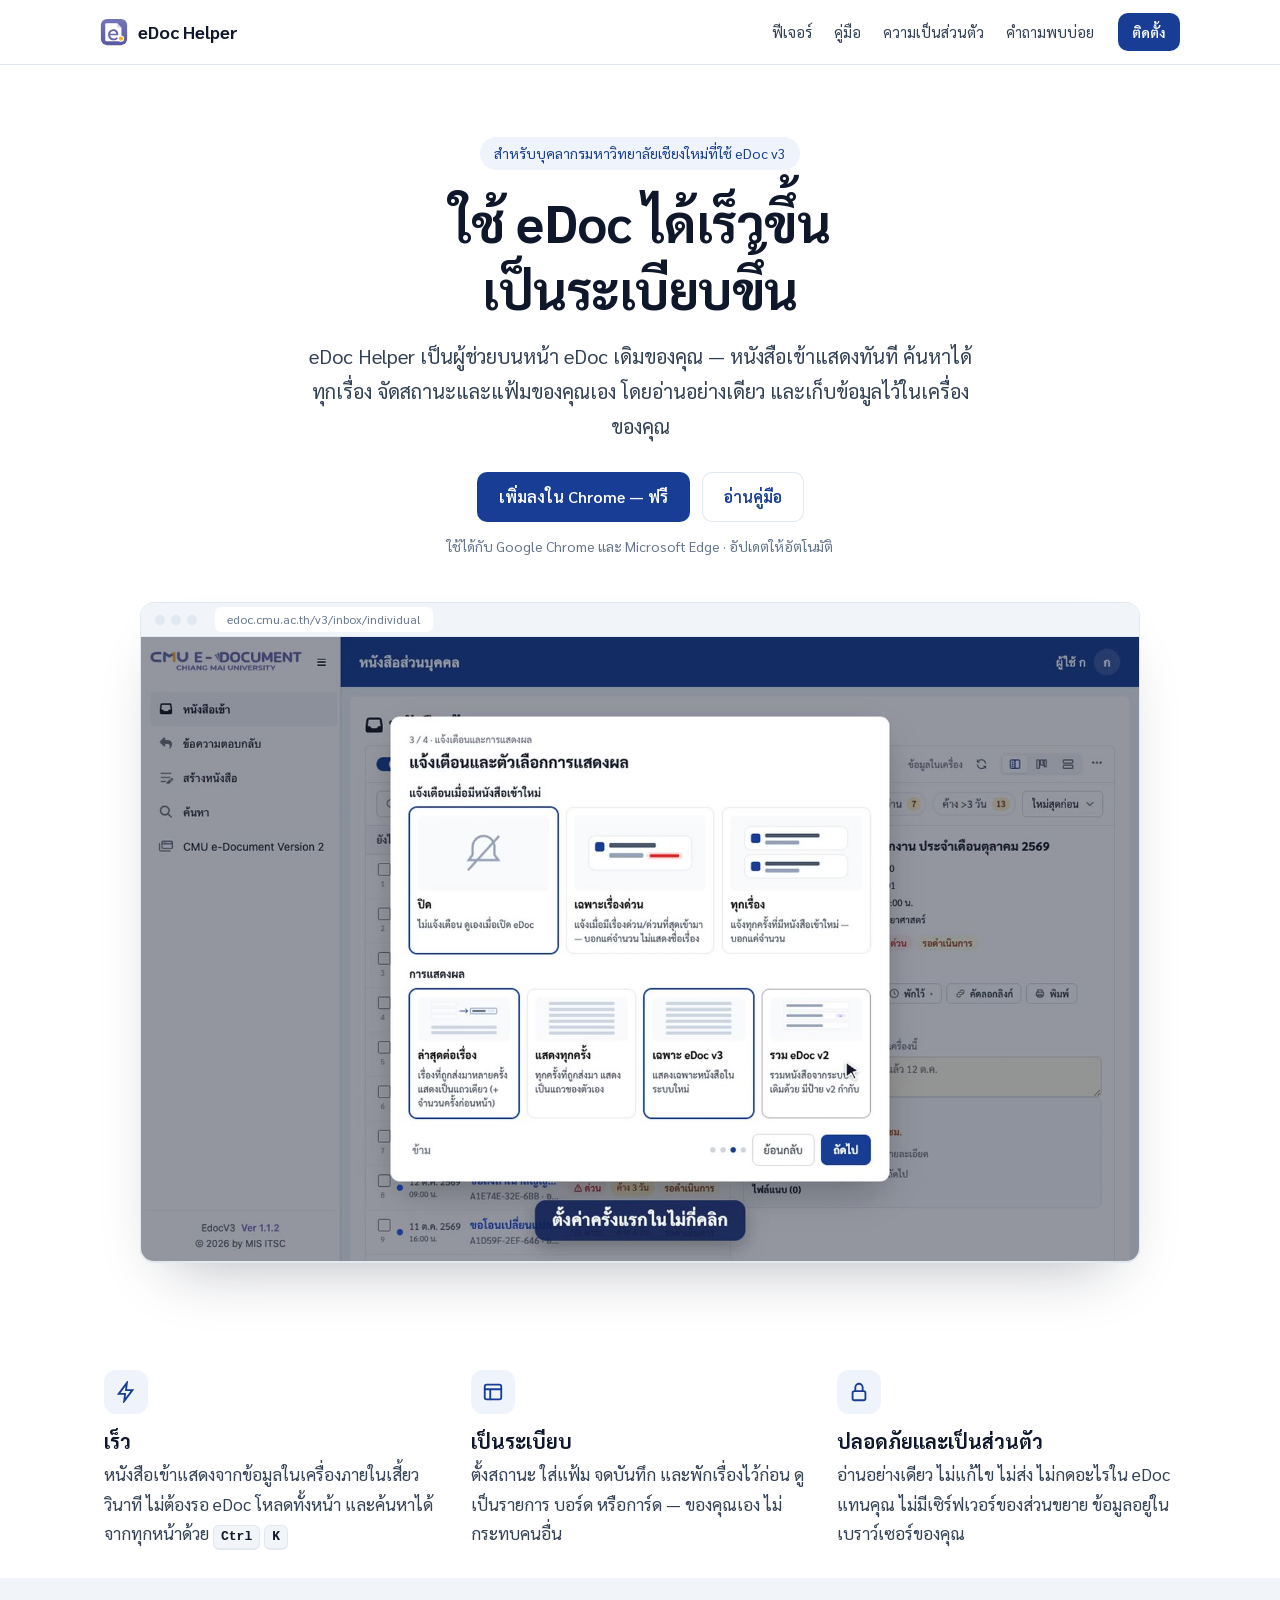
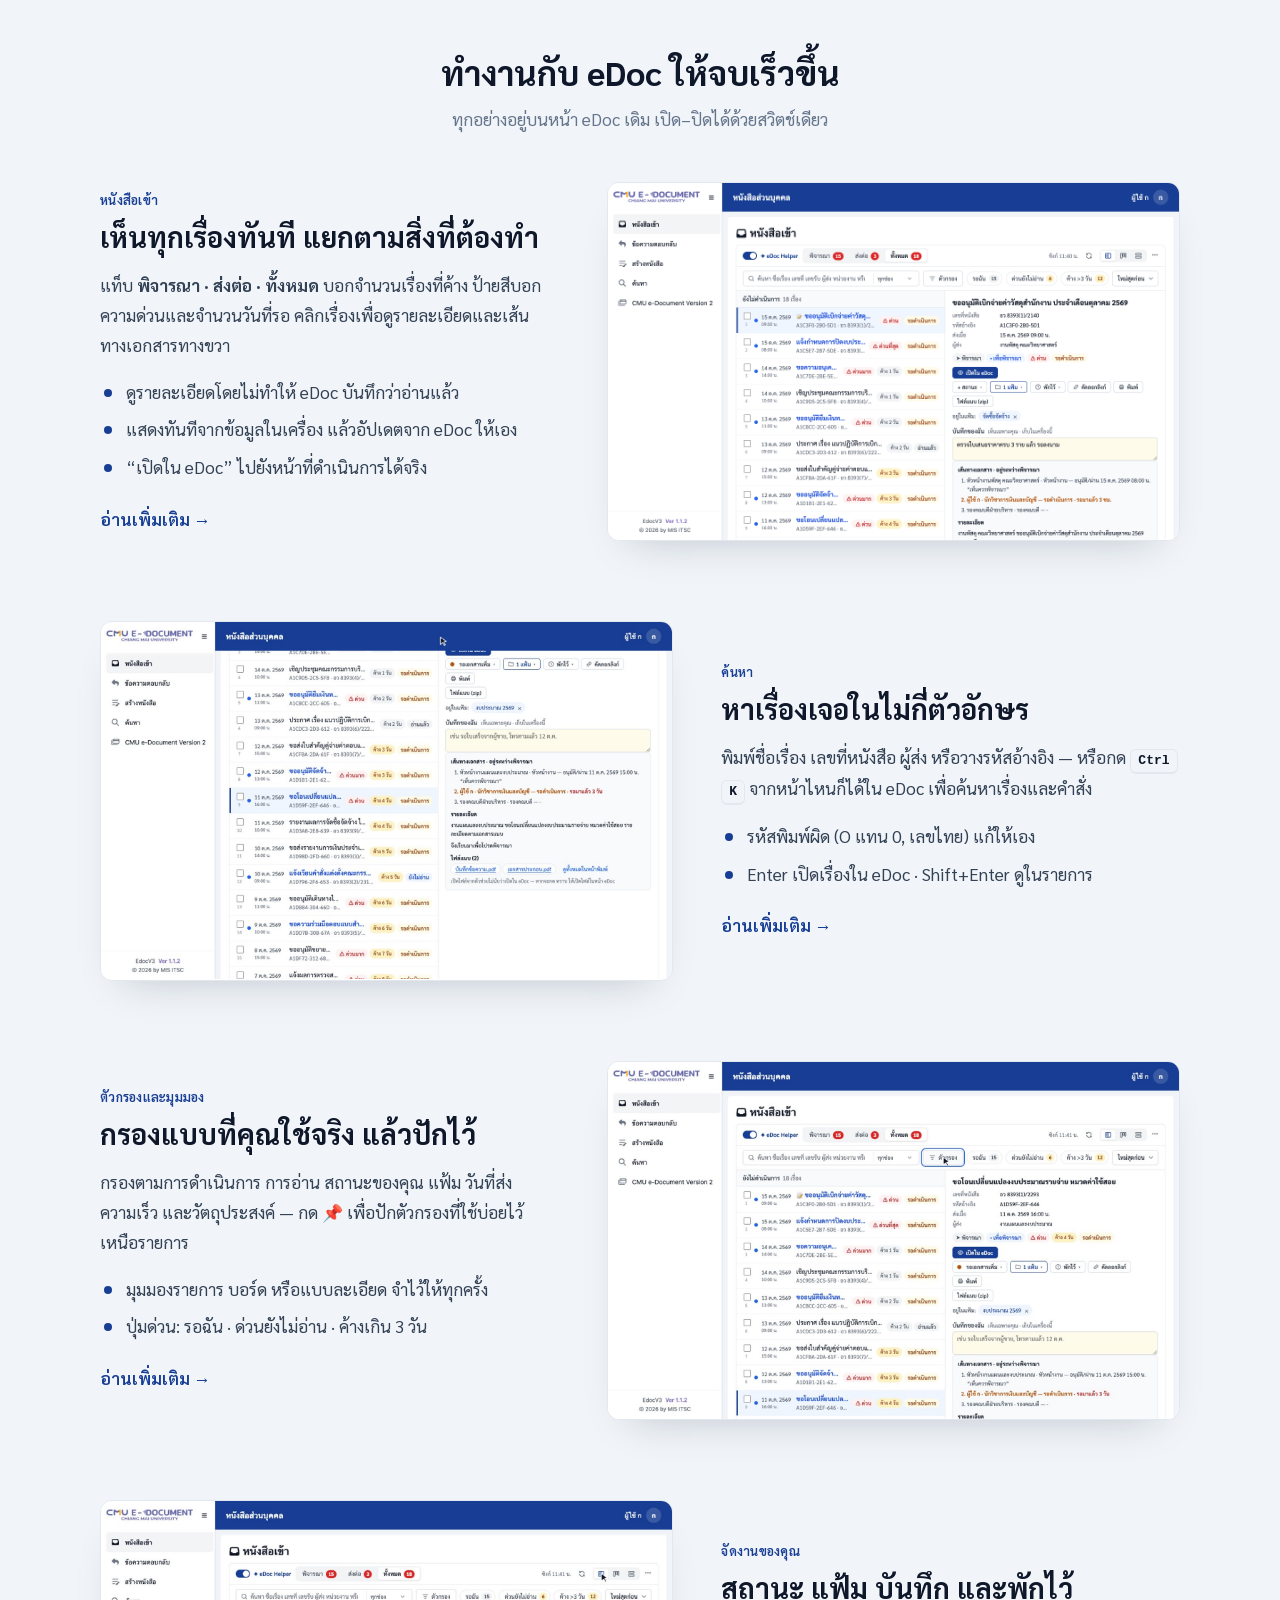
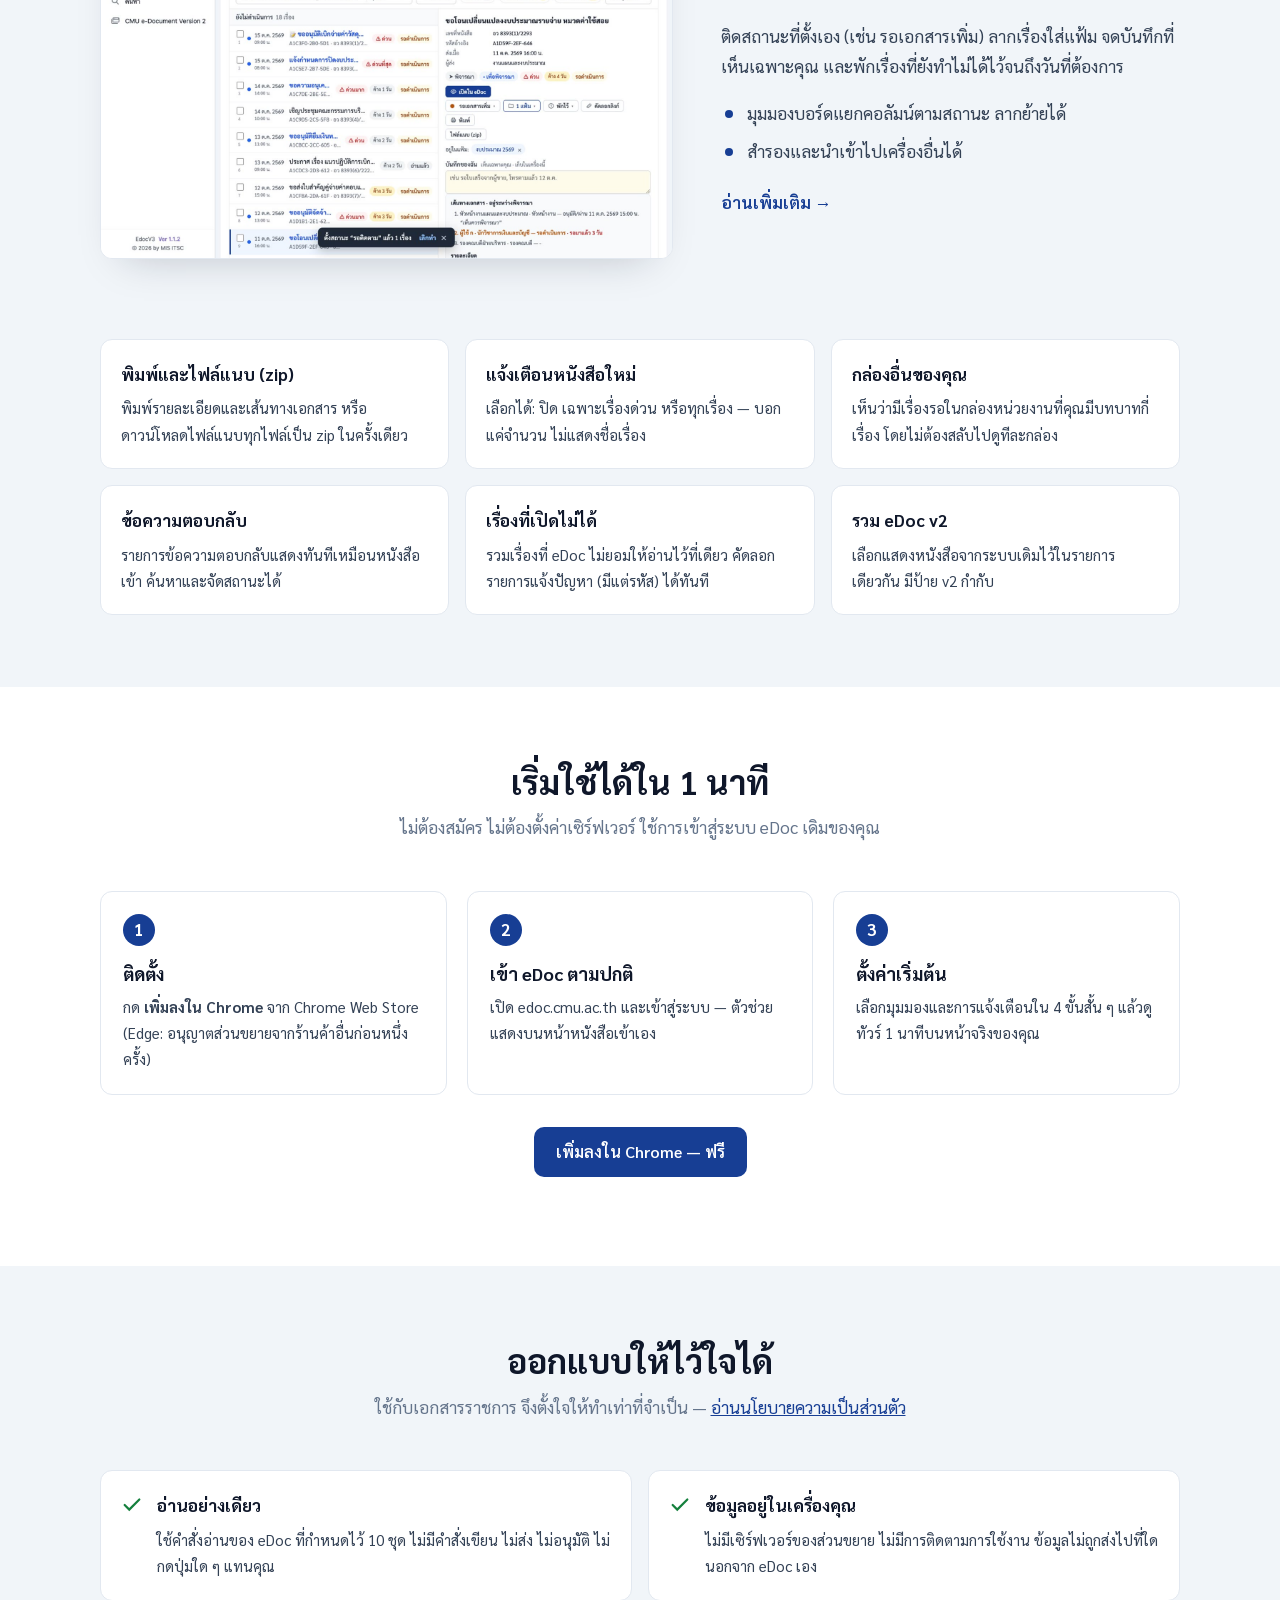
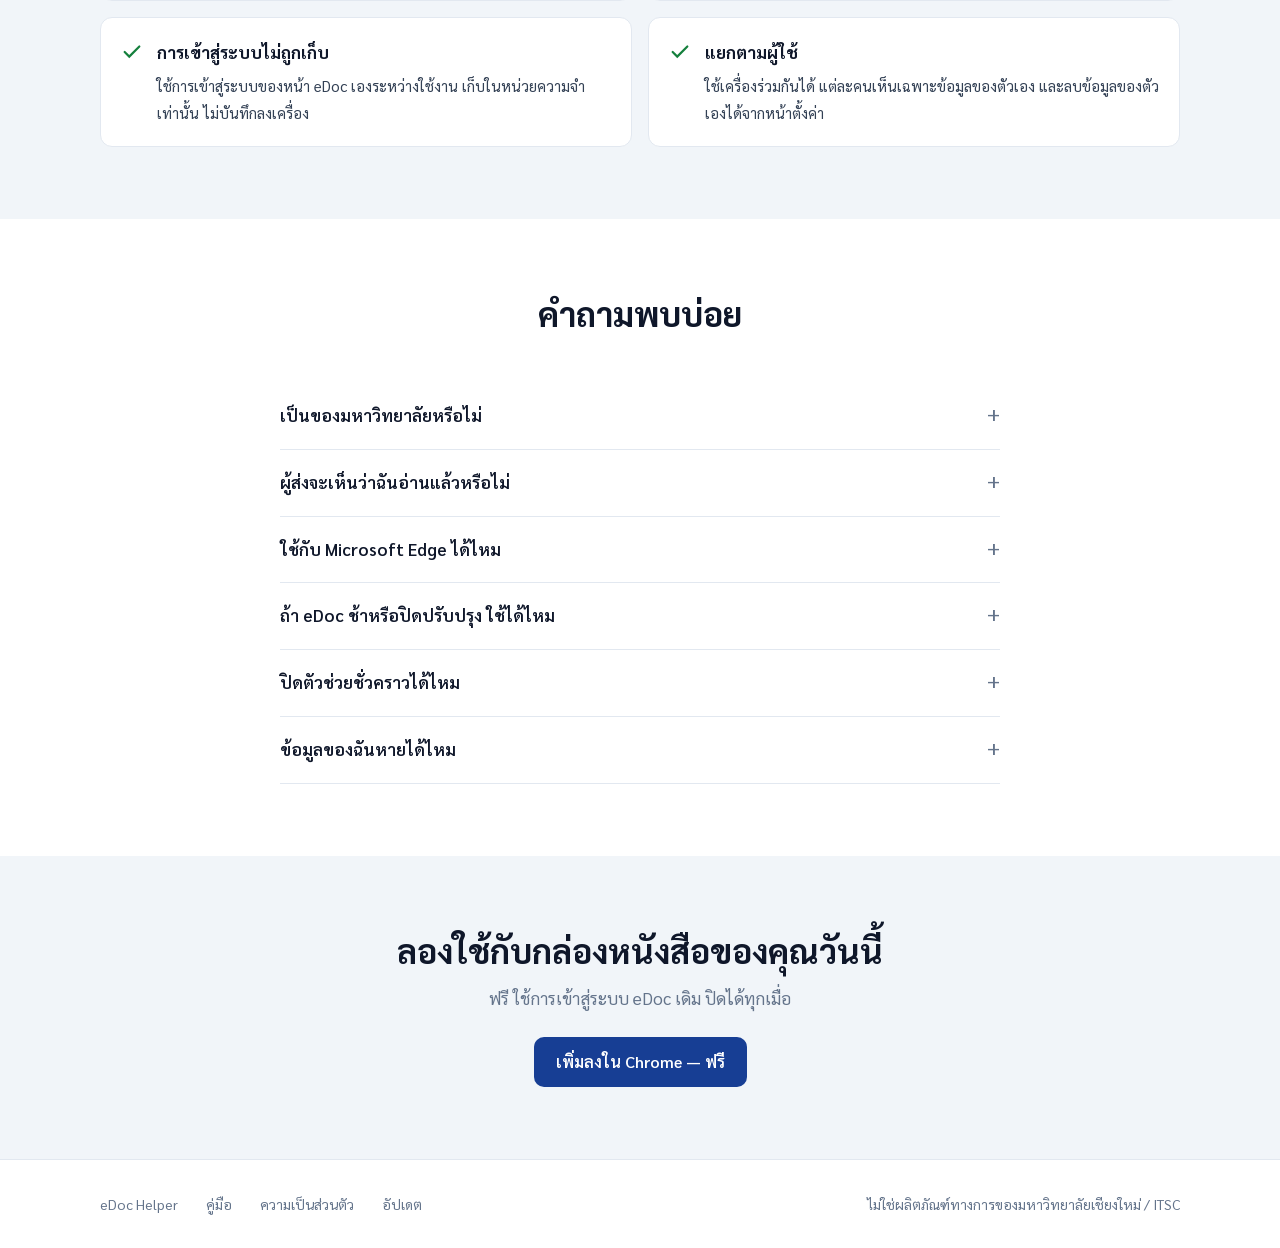
==== commit 13b58a7e: "feat(site): hero montage — wizard, layouts, filters, folders, Ctrl+K, the alert, on/off, side panel " ====
--- a/index.html
+++ b/index.html
@@ -24,7 +24,7 @@
     <p class="lead">eDoc Helper เป็นผู้ช่วยบนหน้า eDoc เดิมของคุณ — หนังสือเข้าแสดงทันที ค้นหาได้ทุกเรื่อง จัดสถานะและแฟ้มของคุณเอง โดยอ่านอย่างเดียว และเก็บข้อมูลไว้ในเครื่องของคุณ</p>
     <div class="ctas"><a class="btn" id="store" href="#install">เพิ่มลงใน Chrome — ฟรี</a><a class="btn ghost" href="docs.html">อ่านคู่มือ</a></div>
     <p class="note">ใช้ได้กับ Google Chrome และ Microsoft Edge · อัปเดตให้อัตโนมัติ</p>
-    <div class="frame"><div class="bar"><i></i><i></i><i></i><span>edoc.cmu.ac.th/v3/inbox/individual</span></div><video class="clip" src="clips/inbox.mp4" poster="clips/inbox.jpg" autoplay muted loop playsinline preload="metadata" aria-label="หน้าหนังสือเข้าพร้อม eDoc Helper: คลิกเรื่องเพื่อดูรายละเอียดและเส้นทางเอกสาร" width="1920" height="1200"></video></div>
+    <div class="frame"><div class="bar"><i></i><i></i><i></i><span>edoc.cmu.ac.th/v3/inbox/individual</span></div><video class="clip" src="clips/hero.mp4" poster="clips/hero.jpg" autoplay muted loop playsinline preload="metadata" aria-label="ทัวร์สั้น: ตั้งค่าครั้งแรก เลือกมุมมอง กรอง ใส่แฟ้ม ค้นหาด้วย Ctrl+K แจ้งเตือน เปิด–ปิด และแผงด้านข้าง" width="1920" height="1200"></video></div>
   </div>
 
   <div class="wrap pillars">
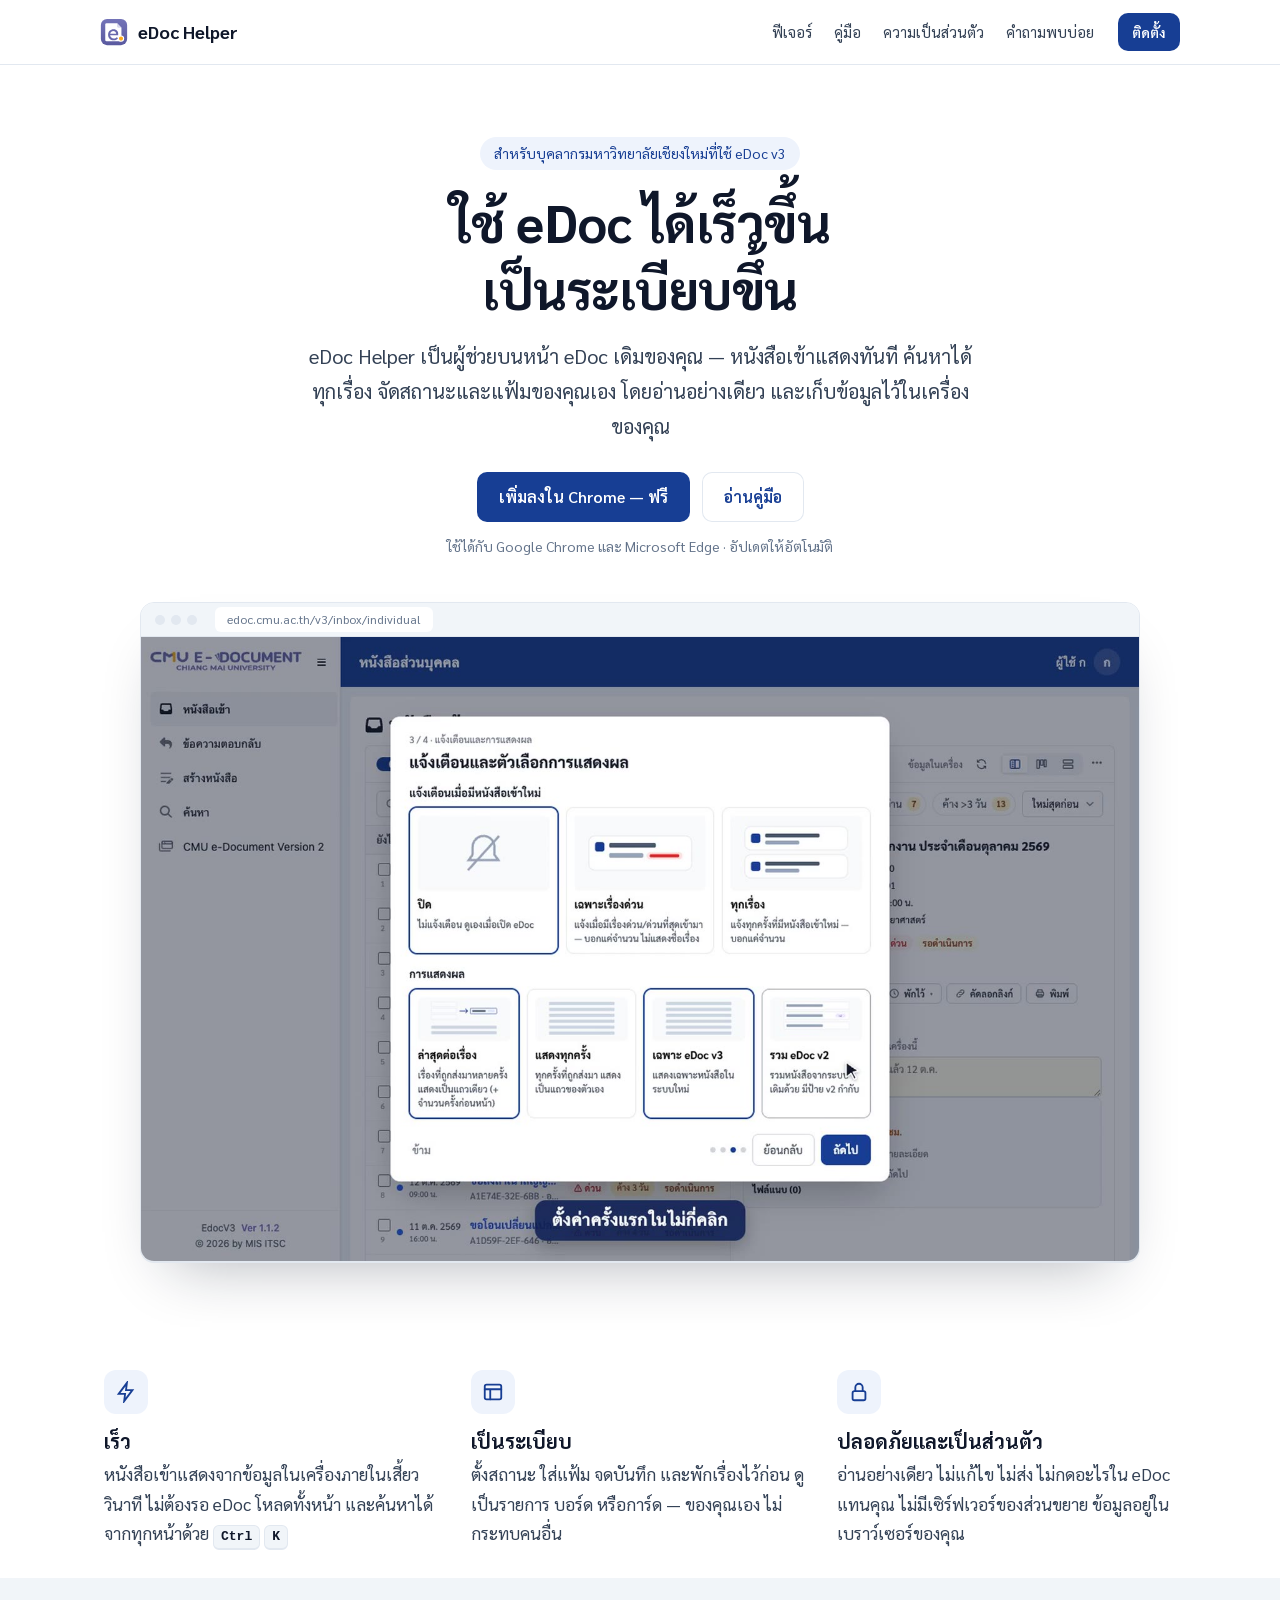
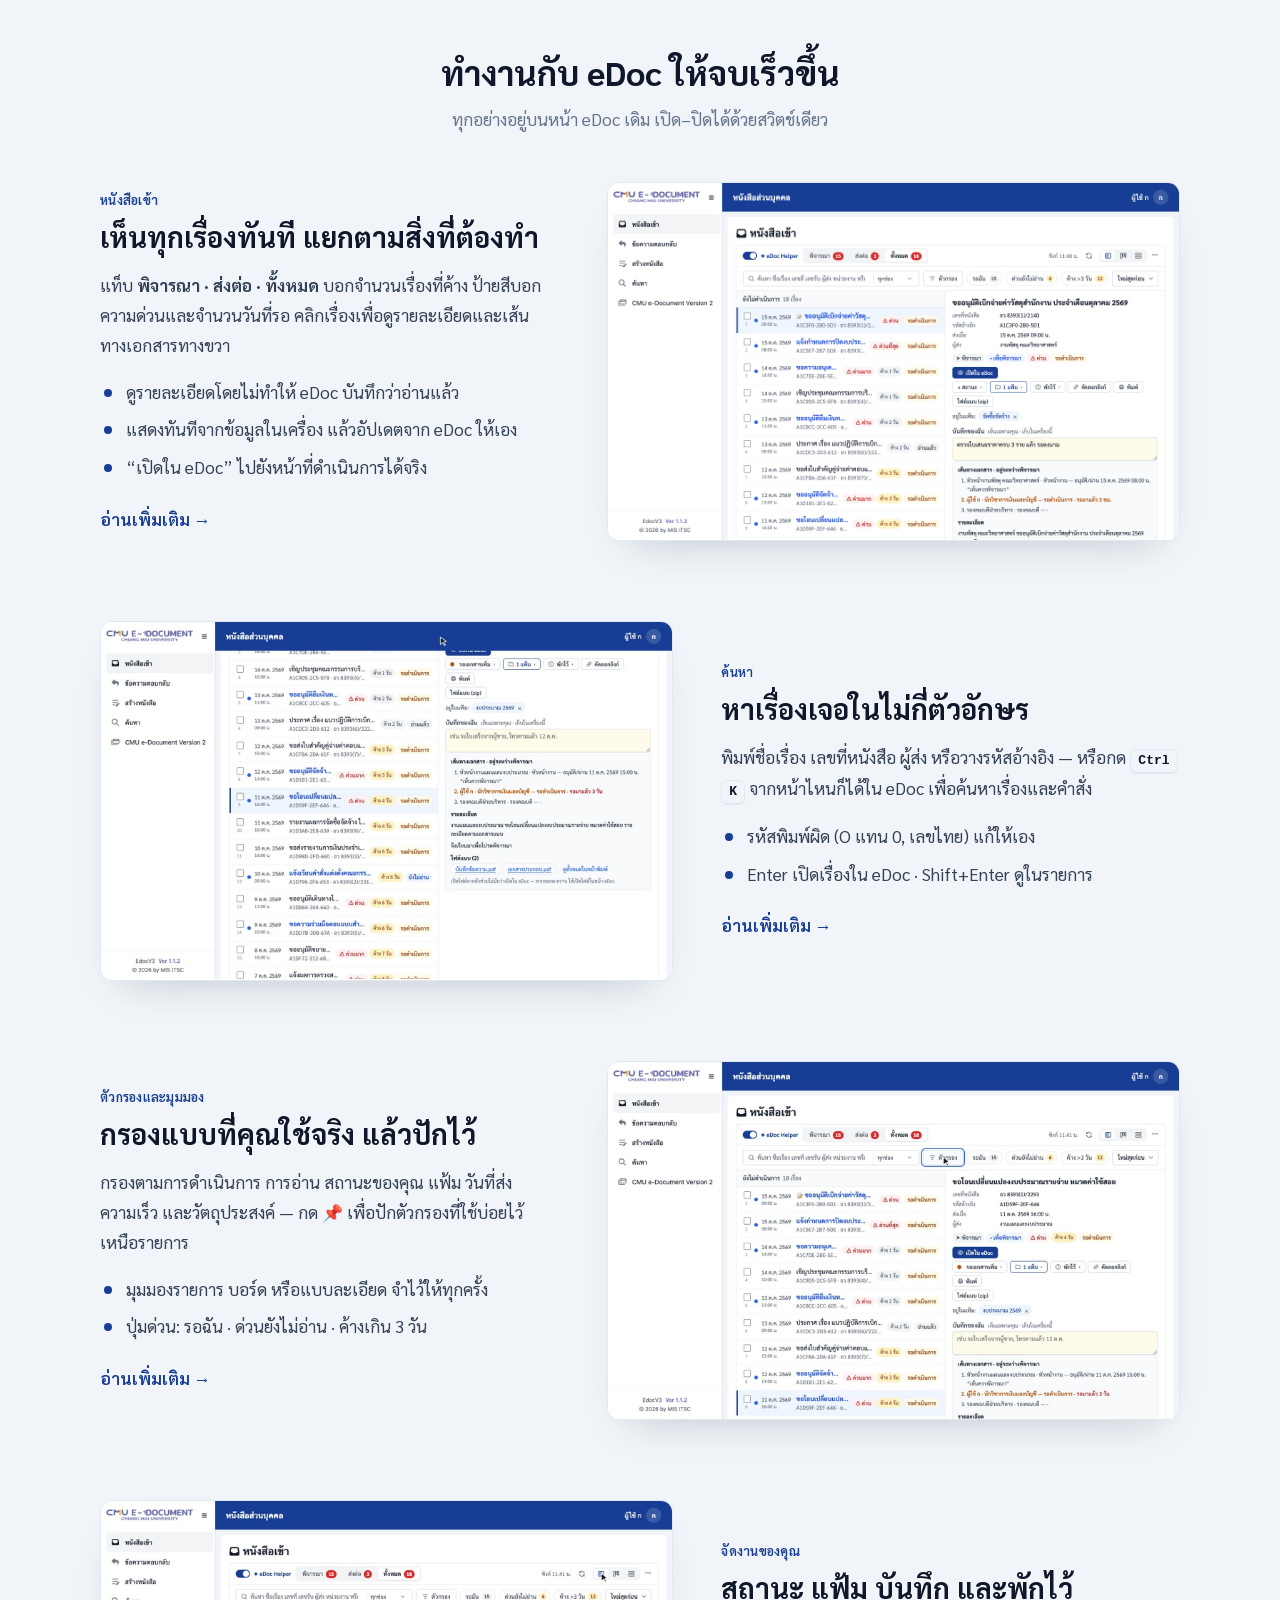
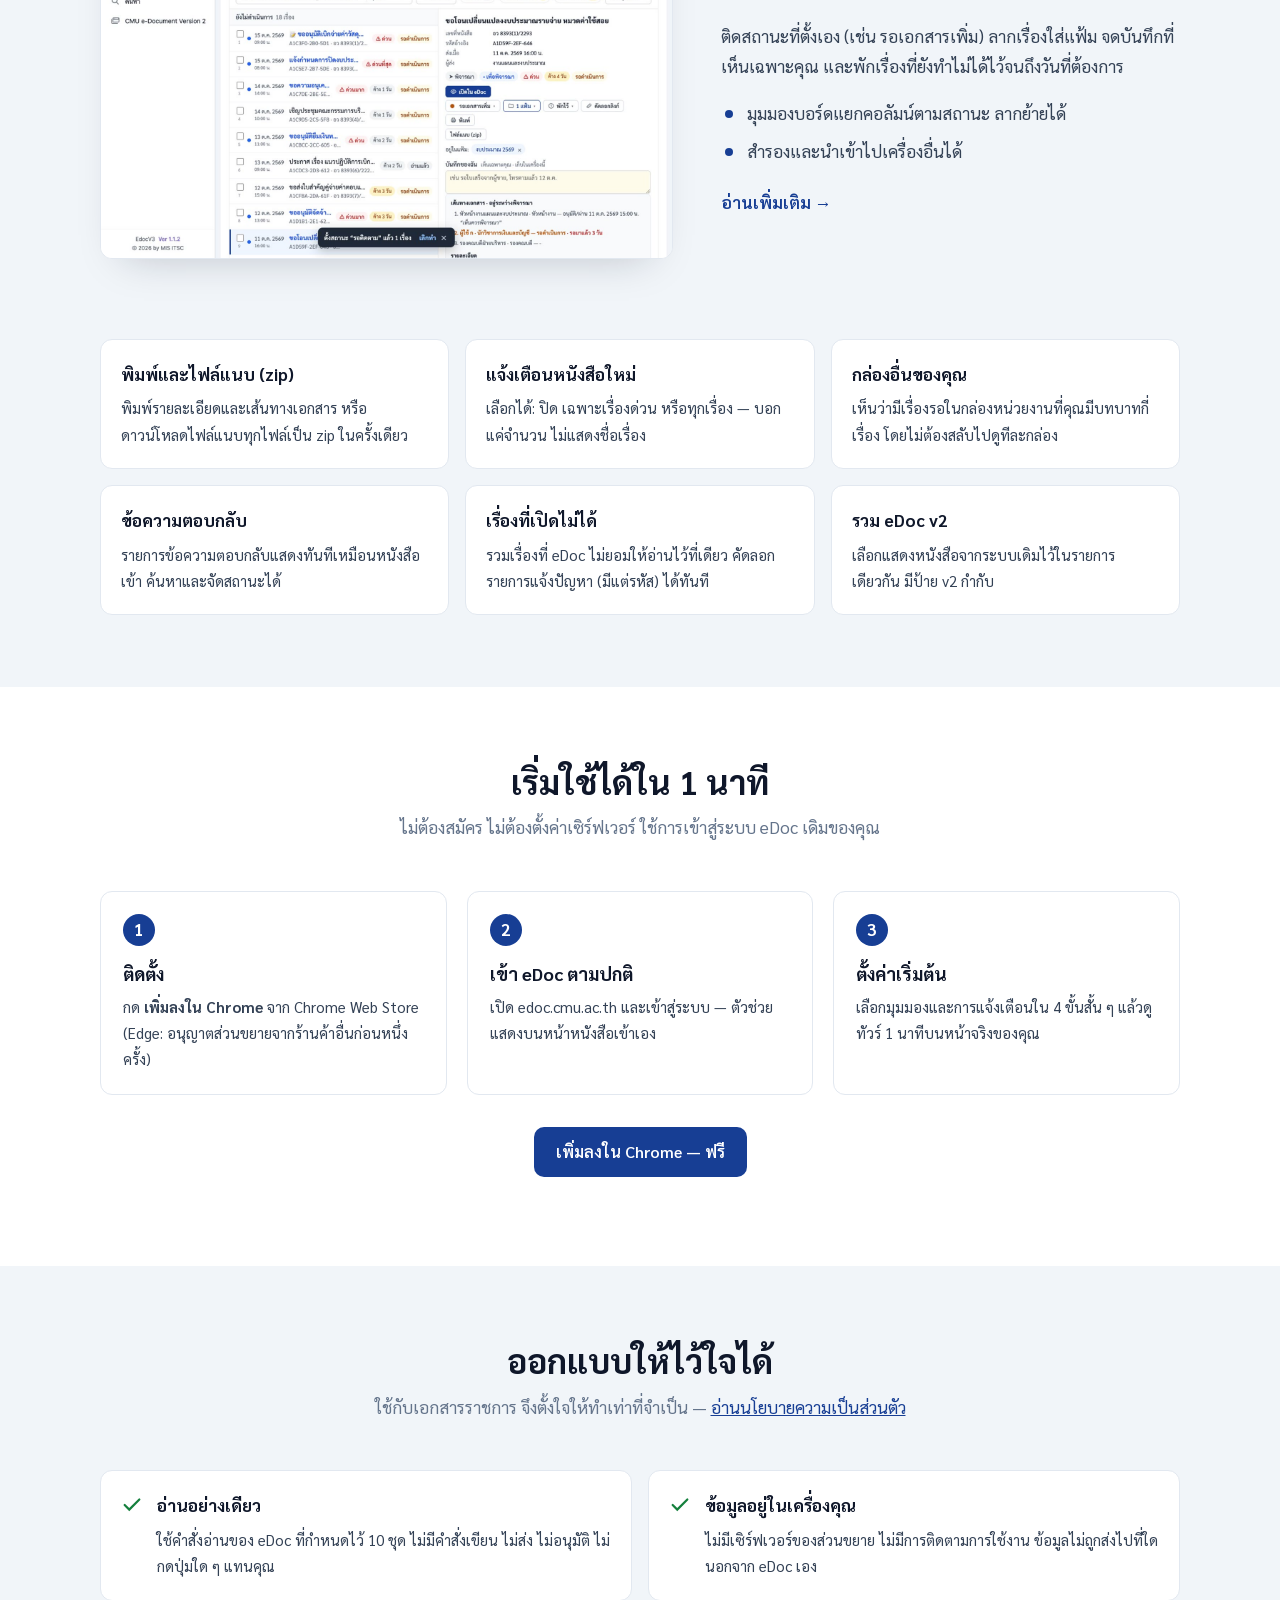
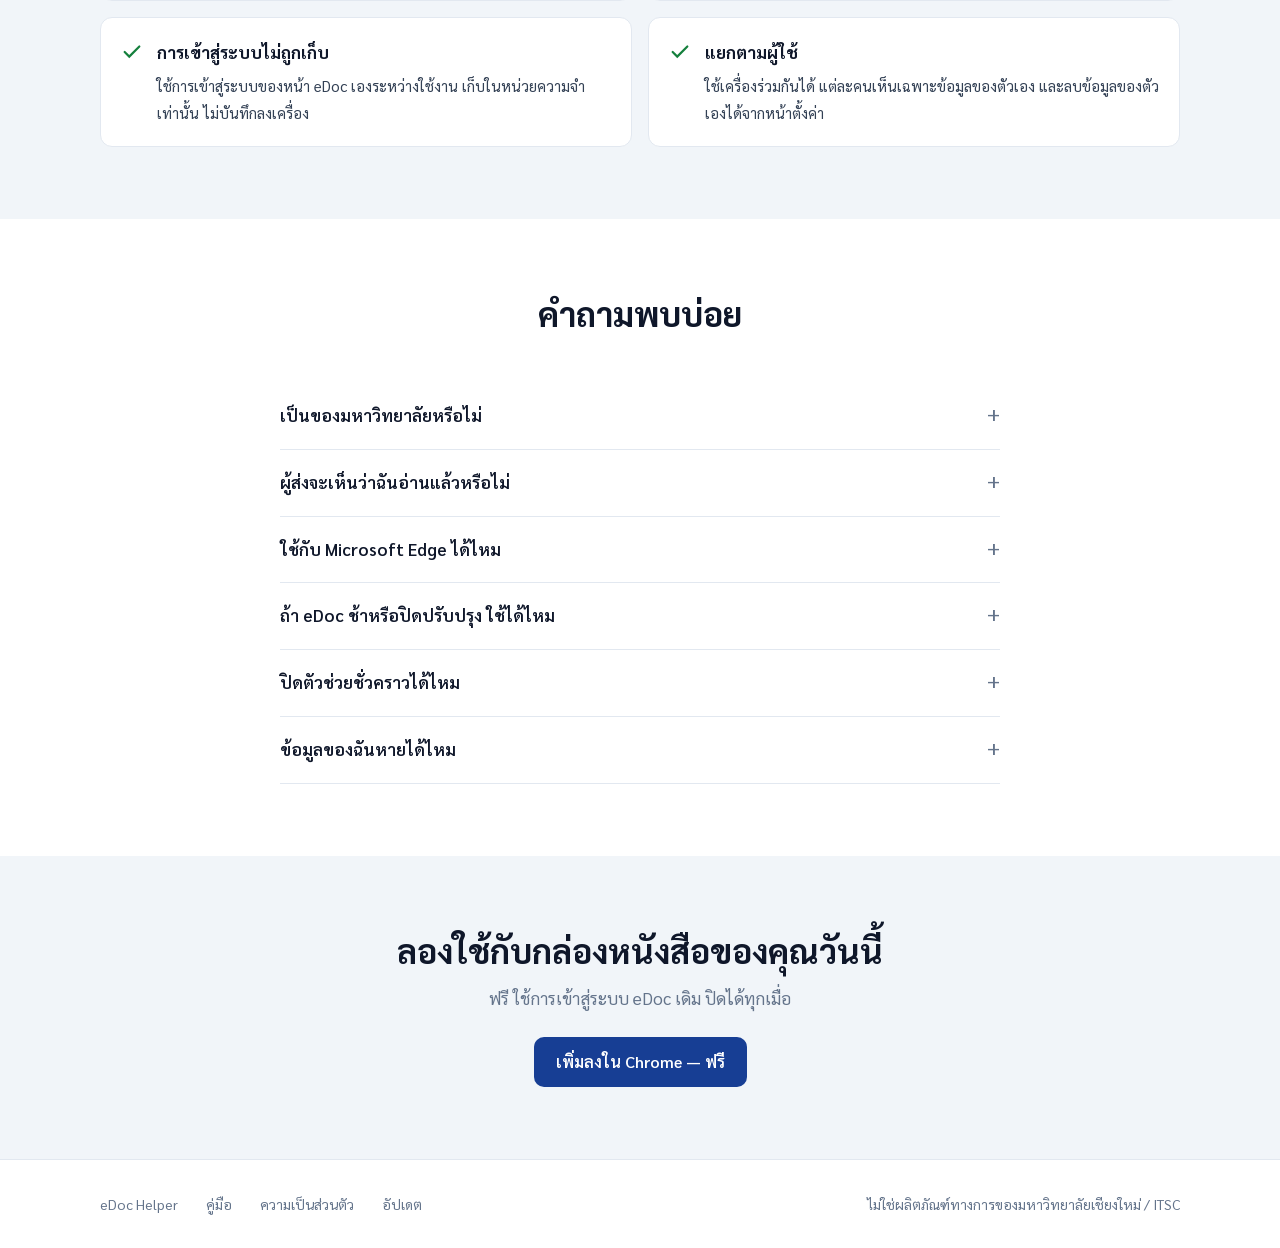
==== commit 1d711a71: "feat(site): motion — cross-page view transitions (the bar stays), the hero rises in, sections fade u" ====
--- a/index.html
+++ b/index.html
@@ -3,6 +3,7 @@
 <head>
 <meta charset="utf-8">
 <meta name="viewport" content="width=device-width, initial-scale=1">
+<meta name="theme-color" content="#173e94">
 <title>eDoc Helper — ใช้ CMU e-Document ได้เร็วขึ้น เป็นระเบียบขึ้น</title>
 <meta name="description" content="ผู้ช่วยอ่านอย่างเดียวสำหรับ CMU e-Document v3: หนังสือเข้าแสดงทันที ค้นหา กรอง จัดแฟ้ม และติดตามงาน — ข้อมูลอยู่ในเครื่องของคุณ">
 <link rel="icon" href="img/icon.svg" type="image/svg+xml"><link rel="apple-touch-icon" href="img/icon.png">
@@ -124,5 +125,6 @@
 const io = new IntersectionObserver(es => { for (const e of es) e.isIntersecting && !still ? e.target.play().catch(() => {}) : e.target.pause() })
 document.querySelectorAll('video.clip').forEach(v => { if (still) v.removeAttribute('autoplay'); io.observe(v) })
 </script>
+<script src="site.js" defer></script>
 </body>
 </html>
--- a/style.css
+++ b/style.css
@@ -137,3 +137,28 @@
   .side a.on{border-color:var(--brand)}
   .doc{padding-top:12px}
 }
+
+/* motion — calm and short; nothing moves for people who ask for less motion */
+@view-transition{navigation:auto}
+.top{view-transition-name:top}
+::view-transition-old(root){animation:vt-out .22s ease-in both}
+::view-transition-new(root){animation:vt-in .38s cubic-bezier(.2,.7,.2,1) both}
+@keyframes vt-out{to{opacity:0;transform:translateY(-6px)}}
+@keyframes vt-in{from{opacity:0;transform:translateY(10px)}}
+@keyframes rise{from{opacity:0;transform:translateY(14px)}}
+.hero>*{animation:rise .7s cubic-bezier(.2,.7,.2,1) both}
+.hero>:nth-child(2){animation-delay:.06s}.hero>:nth-child(3){animation-delay:.12s}.hero>:nth-child(4){animation-delay:.18s}
+.hero>:nth-child(5){animation-delay:.22s}.hero>.frame{animation-delay:.3s;animation-duration:.9s}
+.doc>h1,.doc>.lead{animation:rise .6s cubic-bezier(.2,.7,.2,1) both}.doc>.lead{animation-delay:.06s}
+.rv{opacity:0;transform:translateY(18px);transition:opacity .7s cubic-bezier(.2,.7,.2,1),transform .7s cubic-bezier(.2,.7,.2,1);transition-delay:var(--d,0s)}
+.rv.in{opacity:1;transform:none}
+.feature .pic,.frame{transition:transform .4s ease,box-shadow .4s ease}
+.feature .pic:hover{transform:translateY(-3px);box-shadow:0 28px 50px -26px #0f172a55}
+.btn{transition:filter .2s,transform .2s}.btn:active{transform:translateY(1px)}
+.side a{transition:background .2s,color .2s,border-color .2s}
+@media (prefers-reduced-motion:reduce){
+  @view-transition{navigation:none}
+  .hero>*,.doc>h1,.doc>.lead{animation:none}
+  .rv{opacity:1;transform:none;transition:none}
+  .feature .pic:hover{transform:none}
+}
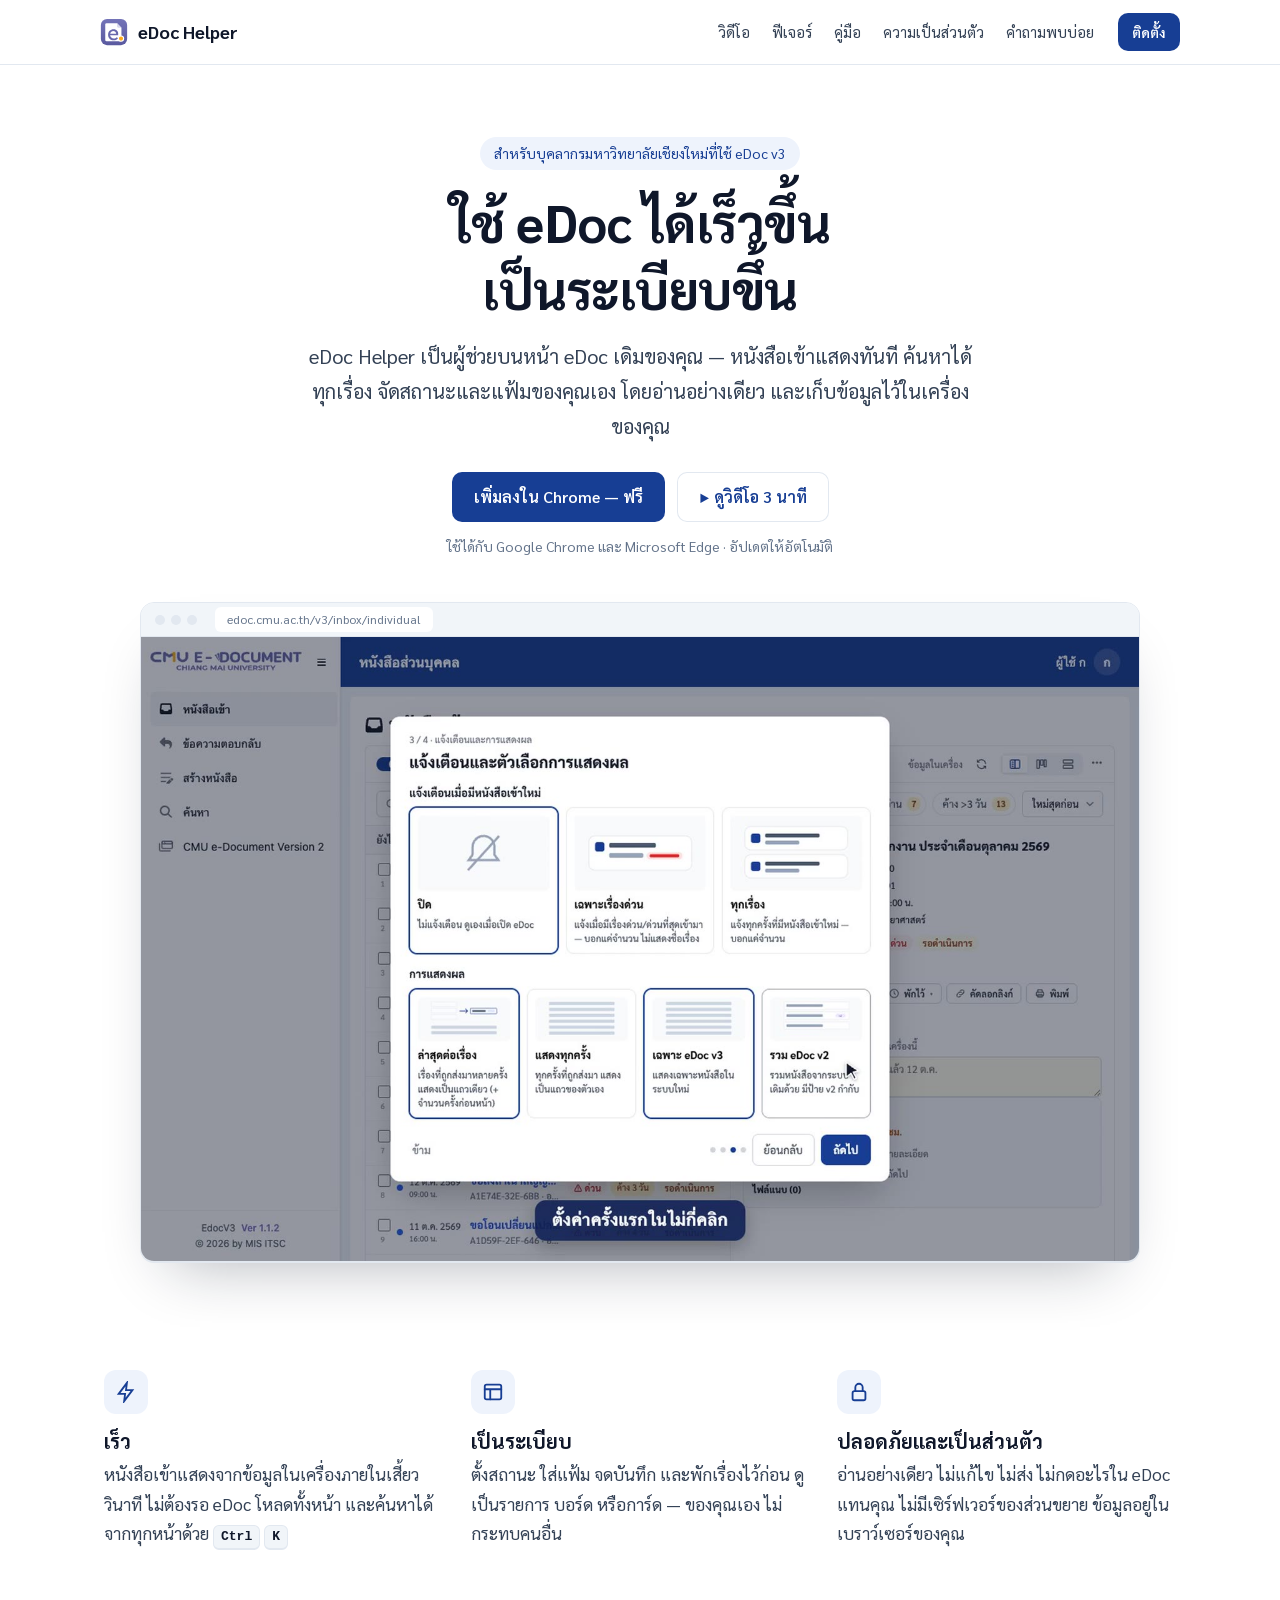
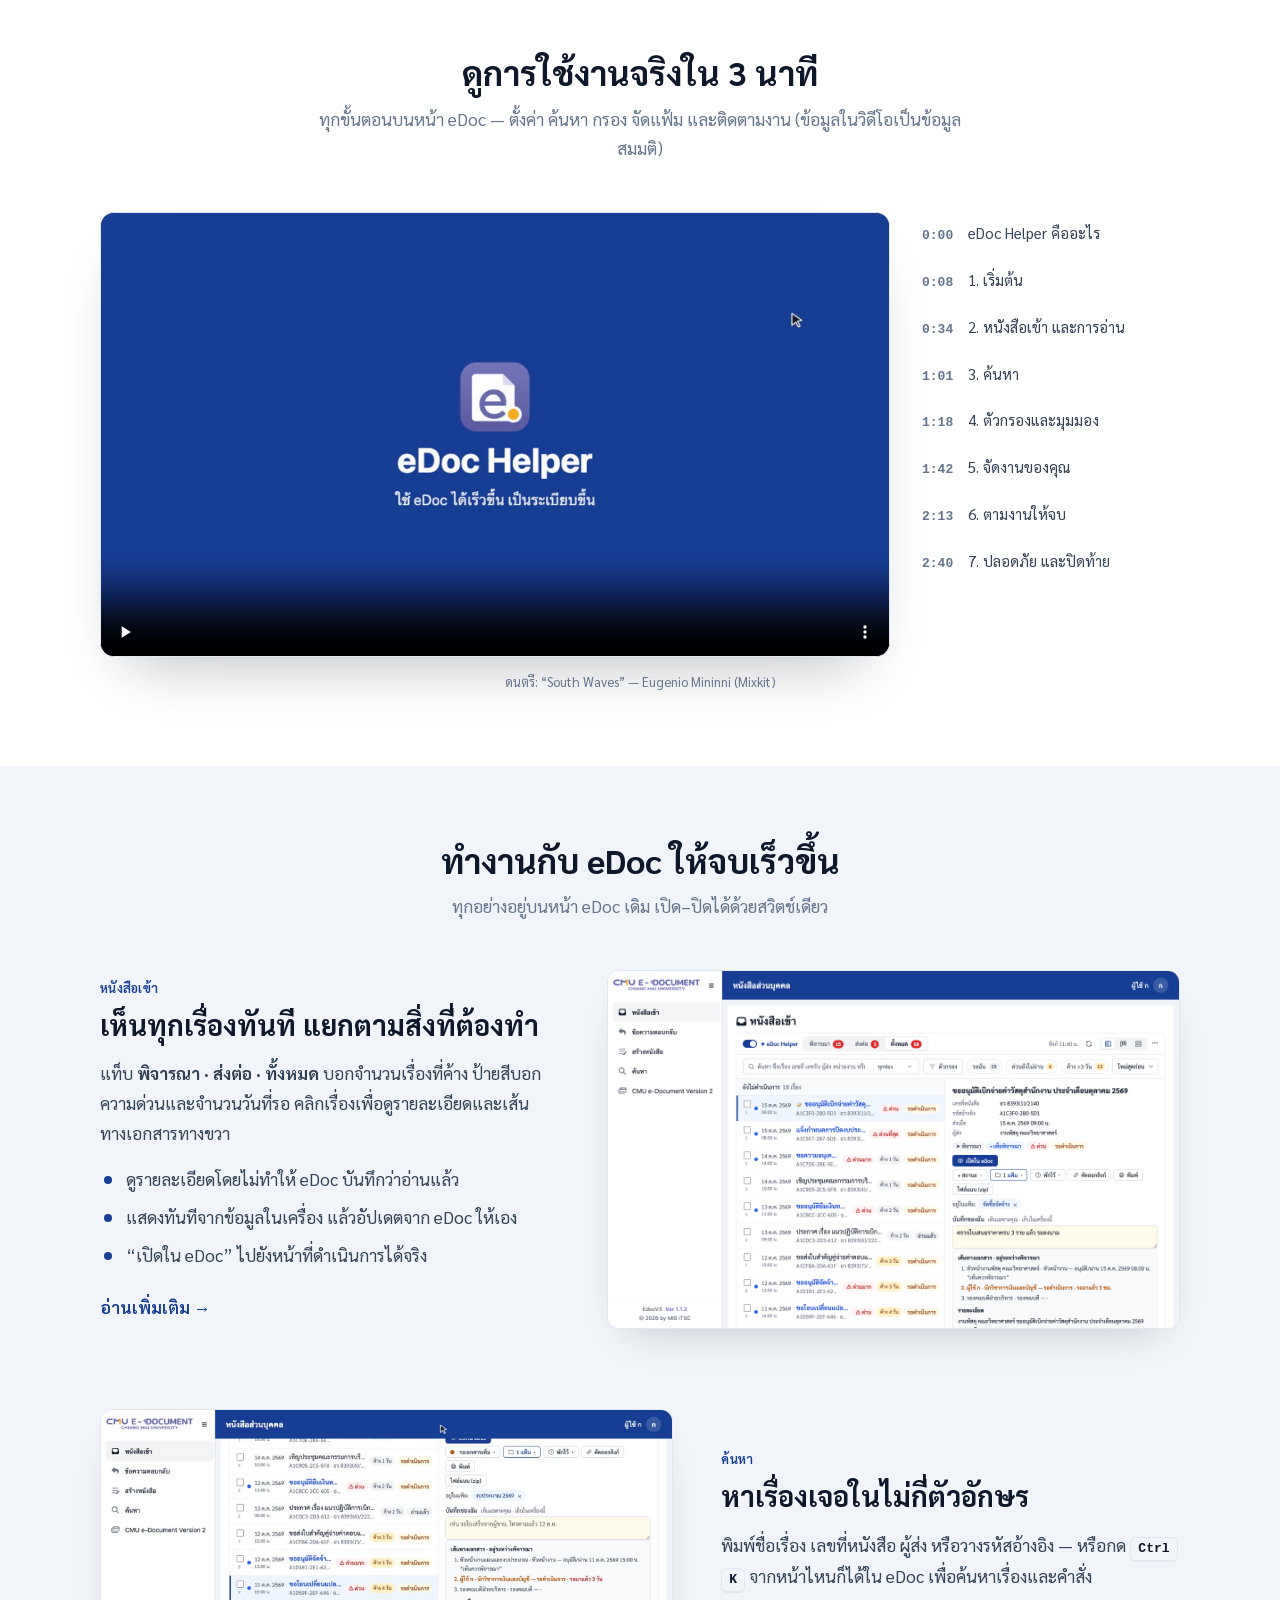
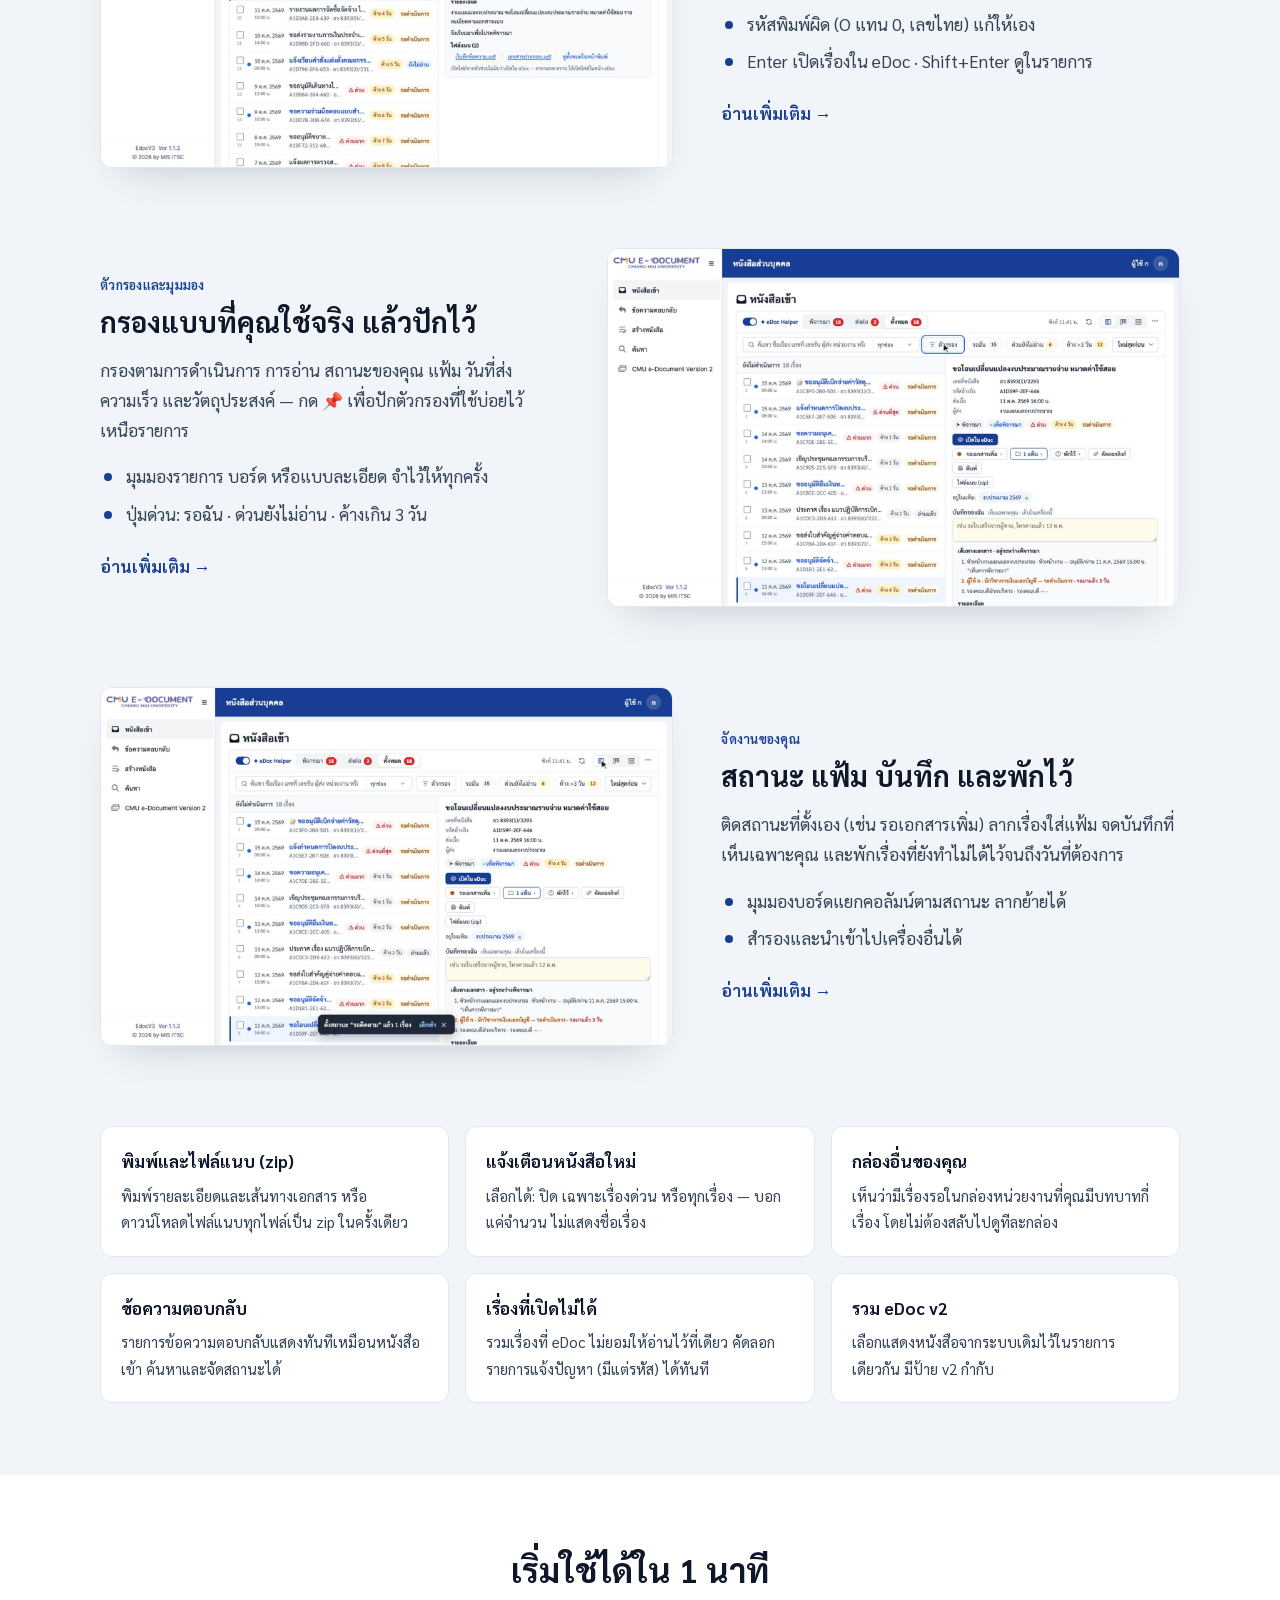
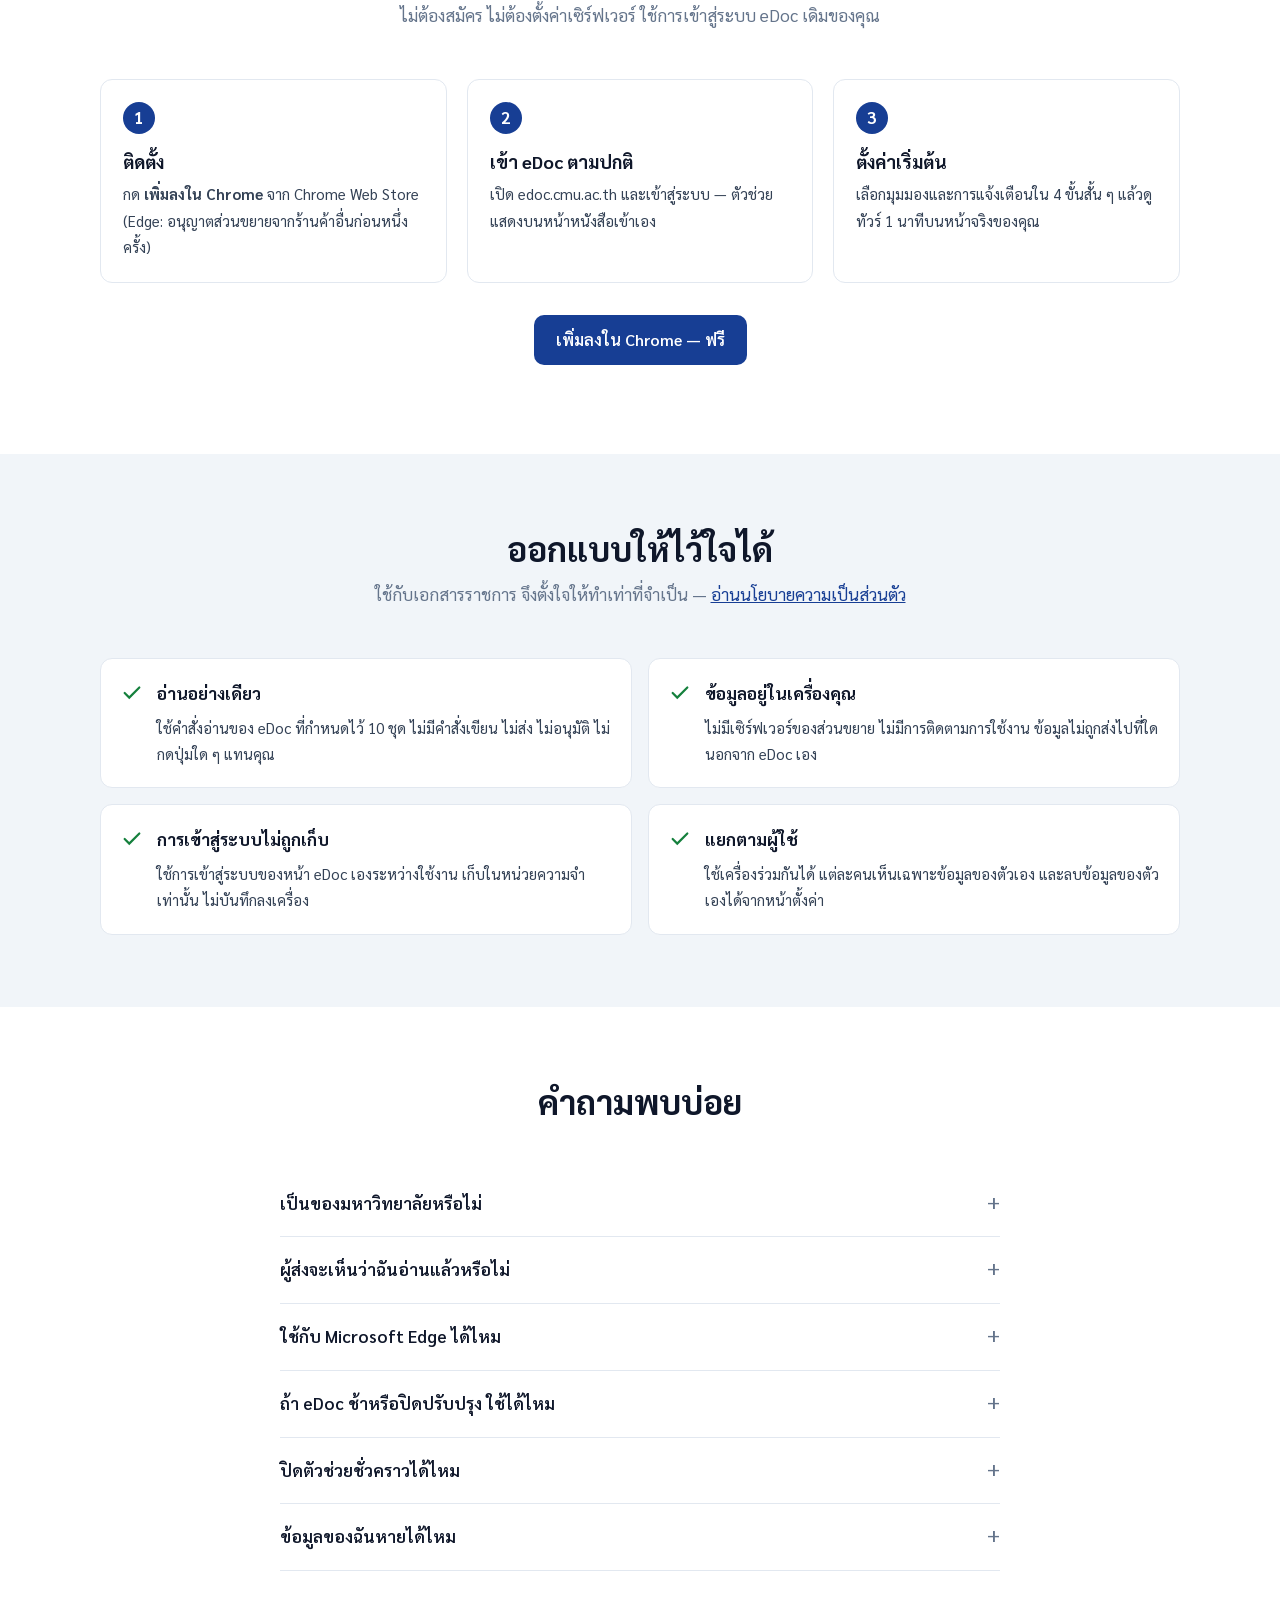
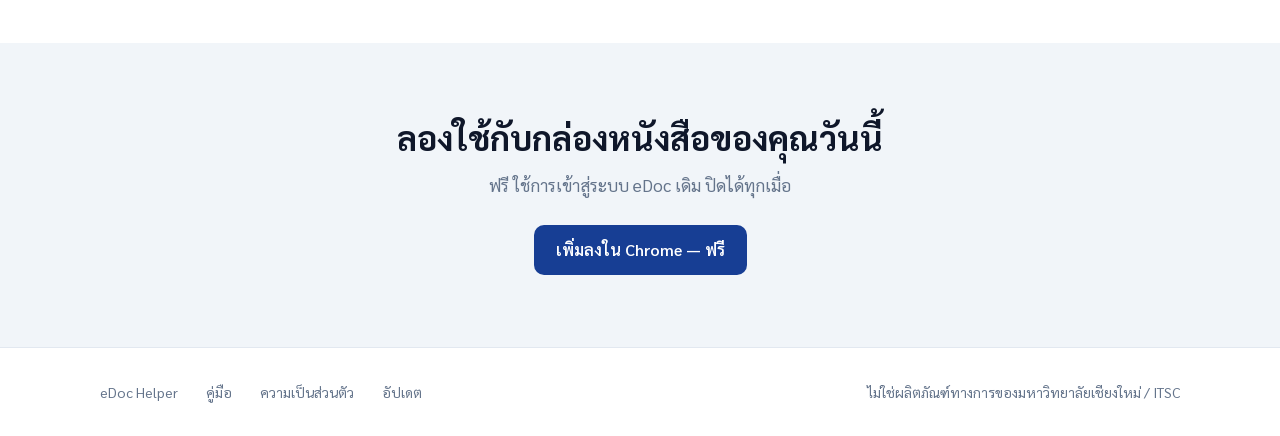
==== commit 770e3f3c: "feat(site): the 3-minute tour video on the home page — player (loads on play), clickable chapters th" ====
--- a/index.html
+++ b/index.html
@@ -14,7 +14,7 @@
 <body>
 <header class="top"><div class="wrap">
   <a class="brand" href="index.html"><img src="img/icon.svg" alt="">eDoc Helper</a>
-  <nav class="menu"><a href="#features">ฟีเจอร์</a><a href="docs.html">คู่มือ</a><a href="privacy.html">ความเป็นส่วนตัว</a><a href="#faq">คำถามพบบ่อย</a></nav>
+  <nav class="menu"><a href="#video">วิดีโอ</a><a href="#features">ฟีเจอร์</a><a href="docs.html">คู่มือ</a><a href="privacy.html">ความเป็นส่วนตัว</a><a href="#faq">คำถามพบบ่อย</a></nav>
   <a class="btn sm" href="#install">ติดตั้ง</a>
 </div></header>
 
@@ -23,7 +23,7 @@
     <span class="eyebrow">สำหรับบุคลากรมหาวิทยาลัยเชียงใหม่ที่ใช้ eDoc v3</span>
     <h1>ใช้ eDoc ได้เร็วขึ้น<br>เป็นระเบียบขึ้น</h1>
     <p class="lead">eDoc Helper เป็นผู้ช่วยบนหน้า eDoc เดิมของคุณ — หนังสือเข้าแสดงทันที ค้นหาได้ทุกเรื่อง จัดสถานะและแฟ้มของคุณเอง โดยอ่านอย่างเดียว และเก็บข้อมูลไว้ในเครื่องของคุณ</p>
-    <div class="ctas"><a class="btn" id="store" href="#install">เพิ่มลงใน Chrome — ฟรี</a><a class="btn ghost" href="docs.html">อ่านคู่มือ</a></div>
+    <div class="ctas"><a class="btn" id="store" href="#install">เพิ่มลงใน Chrome — ฟรี</a><a class="btn ghost" href="#video">▶ ดูวิดีโอ 3 นาที</a></div>
     <p class="note">ใช้ได้กับ Google Chrome และ Microsoft Edge · อัปเดตให้อัตโนมัติ</p>
     <div class="frame"><div class="bar"><i></i><i></i><i></i><span>edoc.cmu.ac.th/v3/inbox/individual</span></div><video class="clip" src="clips/hero.mp4" poster="clips/hero.jpg" autoplay muted loop playsinline preload="metadata" aria-label="ทัวร์สั้น: ตั้งค่าครั้งแรก เลือกมุมมอง กรอง ใส่แฟ้ม ค้นหาด้วย Ctrl+K แจ้งเตือน เปิด–ปิด และแผงด้านข้าง" width="1920" height="1200"></video></div>
   </div>
@@ -33,6 +33,18 @@
     <div class="pillar"><div class="ic"><svg viewBox="0 0 24 24" fill="none" stroke="currentColor" stroke-width="2" stroke-linecap="round"><rect x="3" y="4" width="18" height="16" rx="2"/><path d="M3 9h18M9 9v11"/></svg></div><h3>เป็นระเบียบ</h3><p>ตั้งสถานะ ใส่แฟ้ม จดบันทึก และพักเรื่องไว้ก่อน ดูเป็นรายการ บอร์ด หรือการ์ด — ของคุณเอง ไม่กระทบคนอื่น</p></div>
     <div class="pillar"><div class="ic"><svg viewBox="0 0 24 24" fill="none" stroke="currentColor" stroke-width="2" stroke-linecap="round"><rect x="5" y="11" width="14" height="10" rx="2"/><path d="M8 11V7a4 4 0 0 1 8 0v4"/></svg></div><h3>ปลอดภัยและเป็นส่วนตัว</h3><p>อ่านอย่างเดียว ไม่แก้ไข ไม่ส่ง ไม่กดอะไรใน eDoc แทนคุณ ไม่มีเซิร์ฟเวอร์ของส่วนขยาย ข้อมูลอยู่ในเบราว์เซอร์ของคุณ</p></div>
   </div>
+
+  <section class="band" id="video"><div class="wrap">
+    <div class="sec-h"><h2>ดูการใช้งานจริงใน 3 นาที</h2><p>ทุกขั้นตอนบนหน้า eDoc — ตั้งค่า ค้นหา กรอง จัดแฟ้ม และติดตามงาน (ข้อมูลในวิดีโอเป็นข้อมูลสมมติ)</p></div>
+    <div class="tour">
+      <div class="tour-player"><video id="tour" controls preload="none" playsinline poster="video/edoc-helper-tour.jpg" width="1920" height="1080">
+        <source src="video/edoc-helper-tour.mp4" type="video/mp4">
+        <track kind="subtitles" srclang="th" label="ไทย (ข้อความ)" src="video/edoc-helper-tour.vtt">
+      </video></div>
+      <ol class="tour-ch" aria-label="บทในวิดีโอ"><li><button type="button" data-t="0"><span class="ct">0:00</span><span>eDoc Helper คืออะไร</span></button></li><li><button type="button" data-t="8"><span class="ct">0:08</span><span>1. เริ่มต้น</span></button></li><li><button type="button" data-t="34"><span class="ct">0:34</span><span>2. หนังสือเข้า และการอ่าน</span></button></li><li><button type="button" data-t="61"><span class="ct">1:01</span><span>3. ค้นหา</span></button></li><li><button type="button" data-t="78"><span class="ct">1:18</span><span>4. ตัวกรองและมุมมอง</span></button></li><li><button type="button" data-t="102"><span class="ct">1:42</span><span>5. จัดงานของคุณ</span></button></li><li><button type="button" data-t="133"><span class="ct">2:13</span><span>6. ตามงานให้จบ</span></button></li><li><button type="button" data-t="160"><span class="ct">2:40</span><span>7. ปลอดภัย และปิดท้าย</span></button></li></ol>
+    </div>
+    <p class="tour-note">ดนตรี: “South Waves” — Eugenio Mininni (Mixkit)</p>
+  </div></section>
 
   <section class="band soft" id="features"><div class="wrap">
     <div class="sec-h"><h2>ทำงานกับ eDoc ให้จบเร็วขึ้น</h2><p>ทุกอย่างอยู่บนหน้า eDoc เดิม เปิด–ปิดได้ด้วยสวิตช์เดียว</p></div>
@@ -126,5 +138,23 @@
 document.querySelectorAll('video.clip').forEach(v => { if (still) v.removeAttribute('autoplay'); io.observe(v) })
 </script>
 <script src="site.js" defer></script>
+<script>
+// Chapters: a click jumps there and plays; the chapter playing now is marked.
+(() => {
+  const v = document.getElementById('tour'); if (!v) return
+  const bs = [...document.querySelectorAll('.tour-ch button')]
+  // Nothing is loaded until asked (preload none): a jump before the video knows its length waits for it.
+  const jump = t => { v.currentTime = t; v.play().catch(() => {}) }
+  bs.forEach(b => b.addEventListener('click', () => {
+    const t = Number(b.dataset.t)
+    if (v.readyState >= 1) jump(t)
+    else { v.addEventListener('loadedmetadata', () => jump(t), { once: true }); v.preload = 'metadata'; v.load() }
+  }))
+  v.addEventListener('timeupdate', () => {
+    let on = 0; bs.forEach((b, i) => { if (v.currentTime >= Number(b.dataset.t) - 0.2) on = i })
+    bs.forEach((b, i) => b.classList.toggle('on', i === on && v.currentTime > 0))
+  })
+})()
+</script>
 </body>
 </html>
--- a/style.css
+++ b/style.css
@@ -162,3 +162,17 @@
   .rv{opacity:1;transform:none;transition:none}
   .feature .pic:hover{transform:none}
 }
+
+/* the tour video and its chapters */
+.tour{display:grid;grid-template-columns:minmax(0,1fr) 270px;gap:20px;align-items:start}
+.tour-player{border-radius:14px;overflow:hidden;border:1px solid var(--line);box-shadow:0 30px 60px -30px #0f172a55;background:#000}
+.tour-player video{width:100%;height:auto;display:block;aspect-ratio:16/9}
+.tour-ch{list-style:none;margin:0;padding:0;display:flex;flex-direction:column;gap:4px}
+.tour-ch button{width:100%;display:flex;gap:12px;align-items:baseline;text-align:left;font:inherit;font-size:15px;color:var(--text);background:none;border:0;border-radius:9px;padding:8px 12px;cursor:pointer;transition:background .2s,color .2s}
+.tour-ch button:hover{background:var(--soft)}
+.tour-ch button.on{background:var(--brand-soft);color:var(--brand);font-weight:600}
+.tour-ch .ct{font:600 13px/1.6 ui-monospace,Menlo,monospace;color:var(--muted);min-width:34px}
+.tour-ch button.on .ct{color:var(--brand)}
+.tour-note{text-align:center;font-size:13px;color:var(--muted);margin:14px 0 0}
+@media (max-width:900px){.tour{grid-template-columns:1fr}.tour-ch{display:grid;grid-template-columns:1fr 1fr}}
+@media (max-width:480px){.tour-ch{grid-template-columns:1fr}}
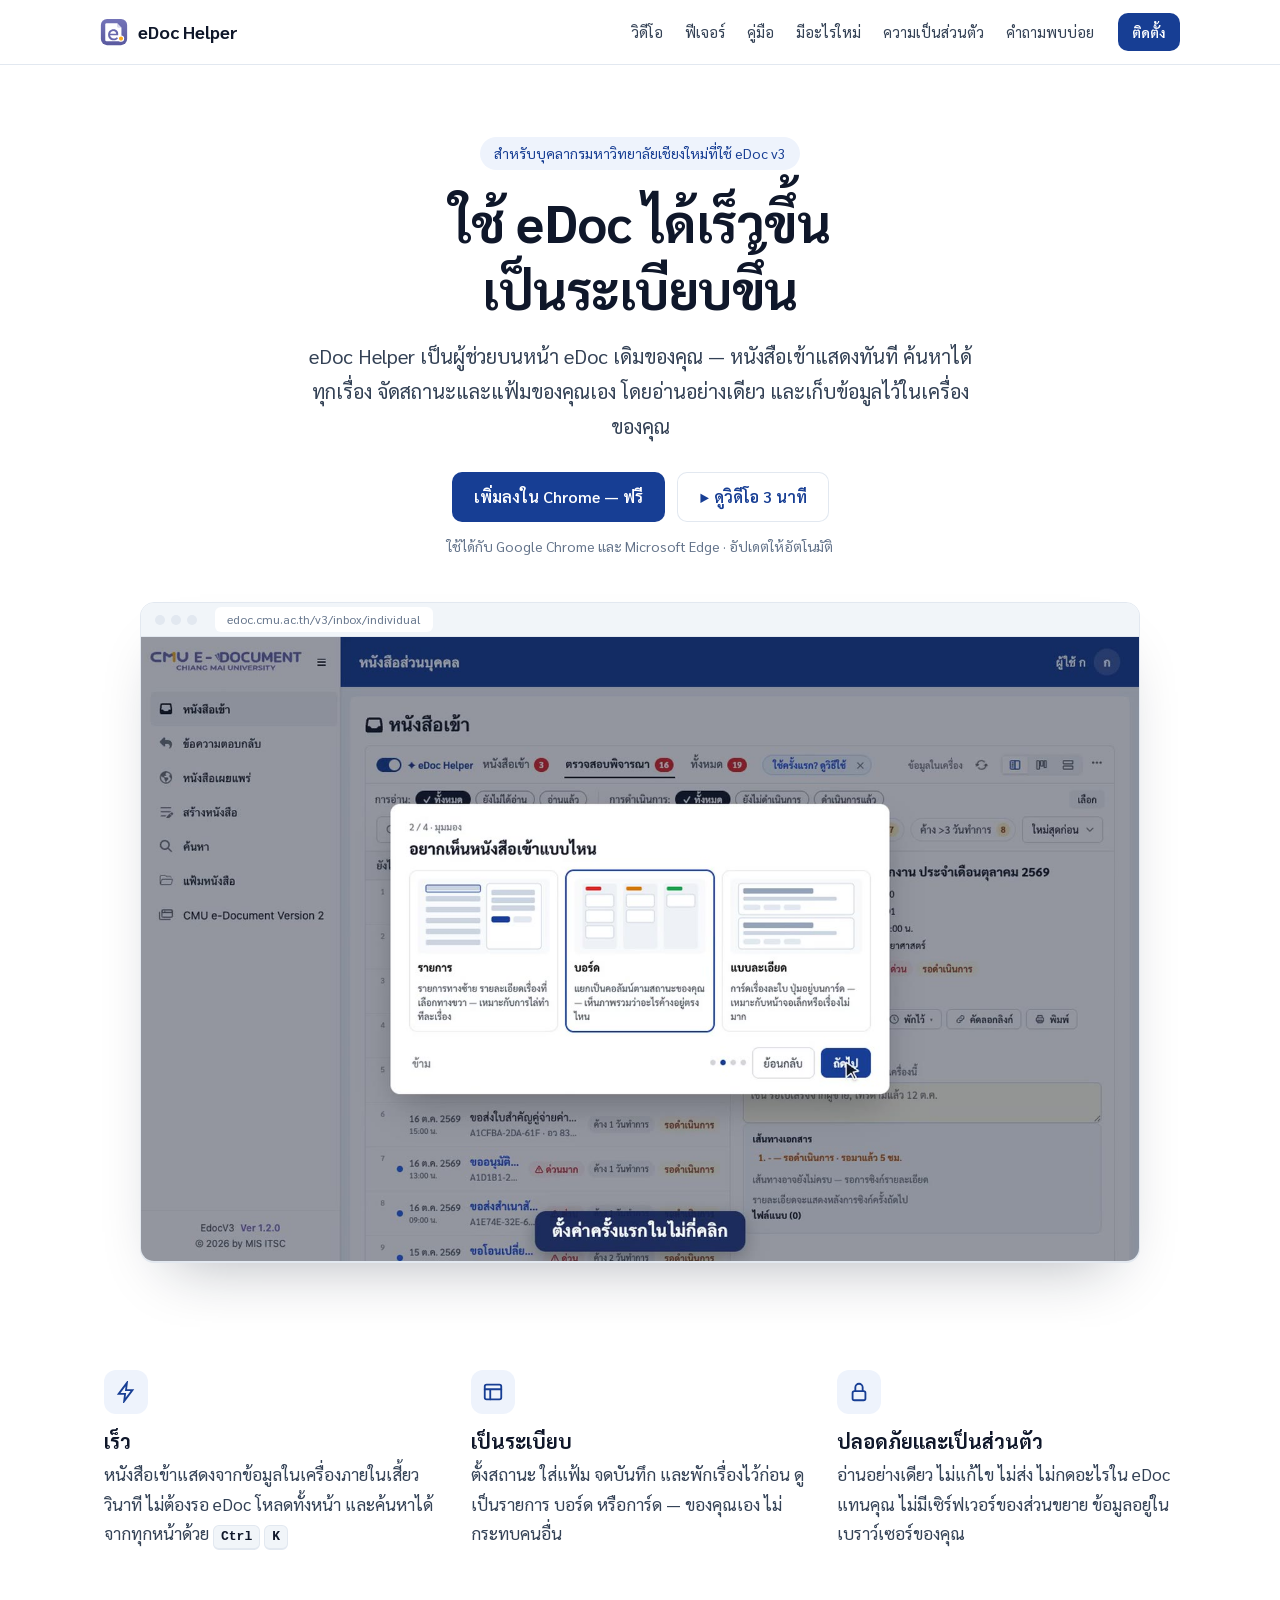
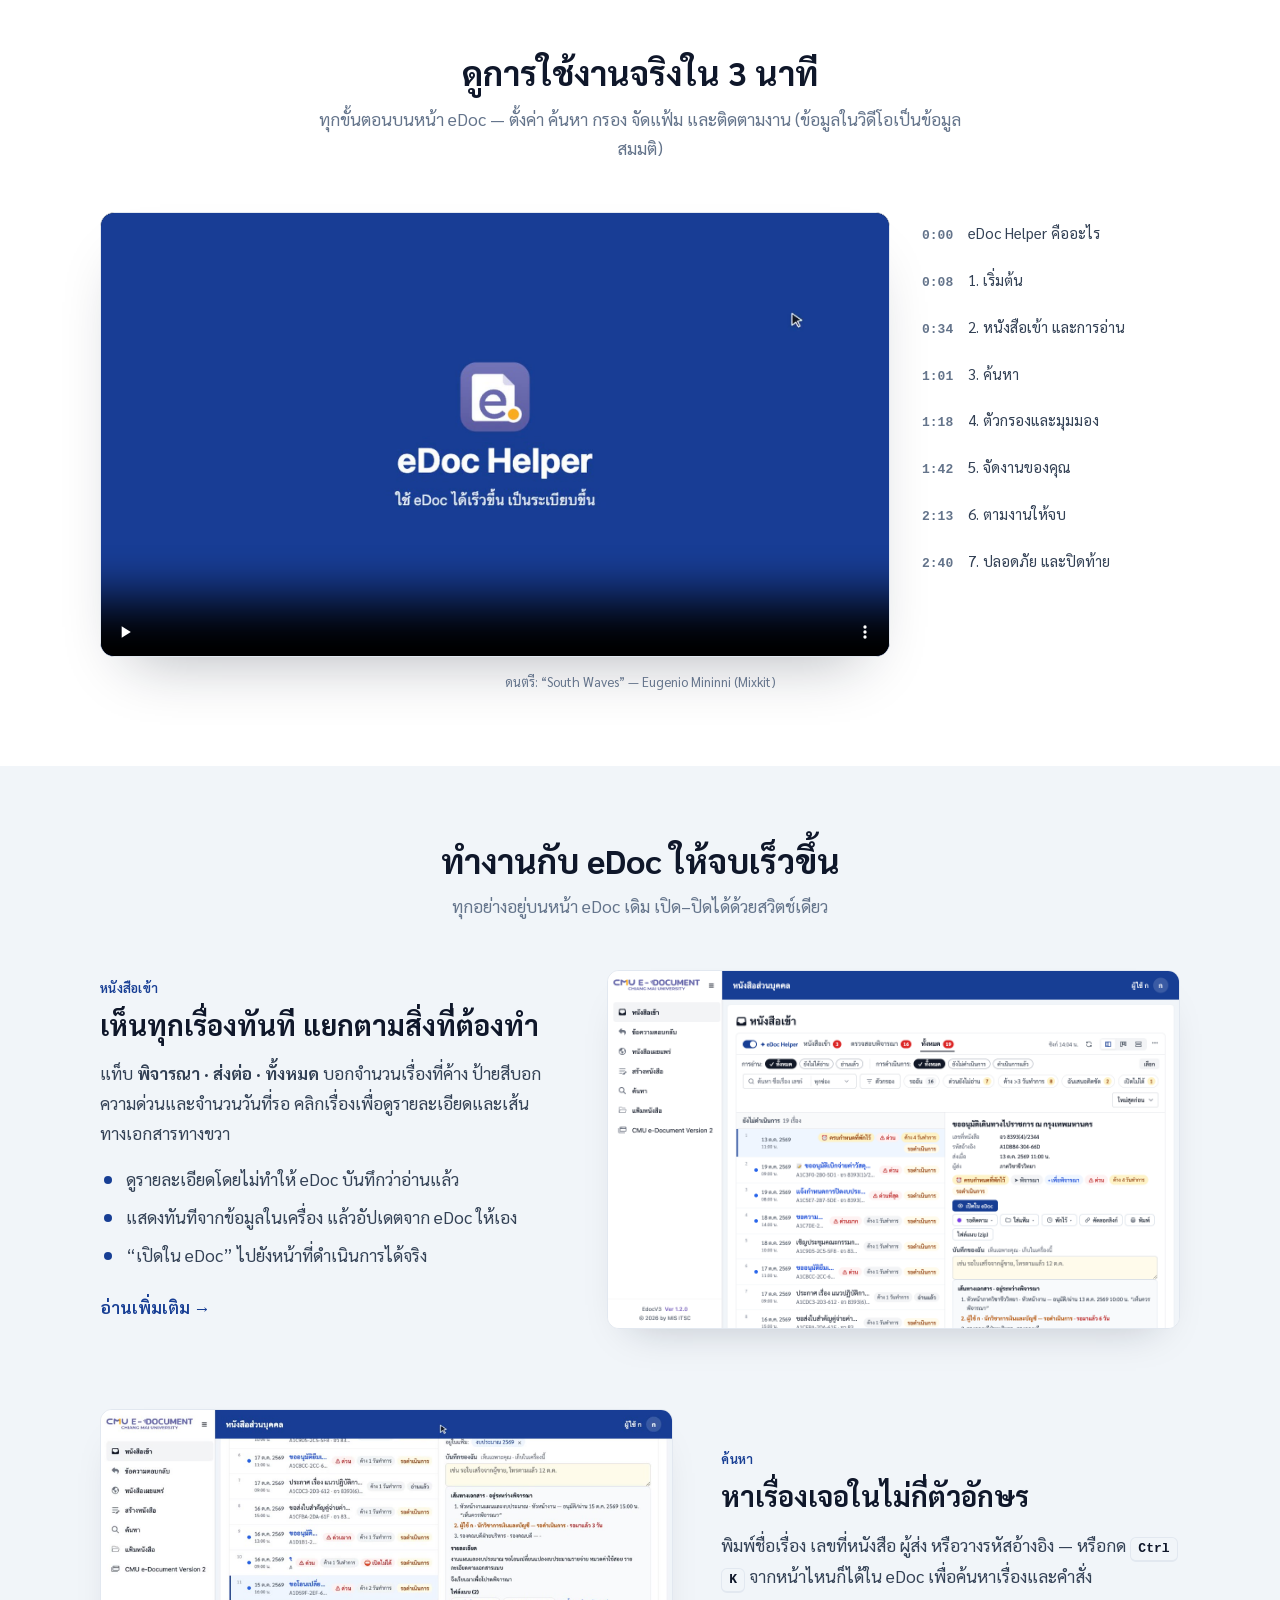
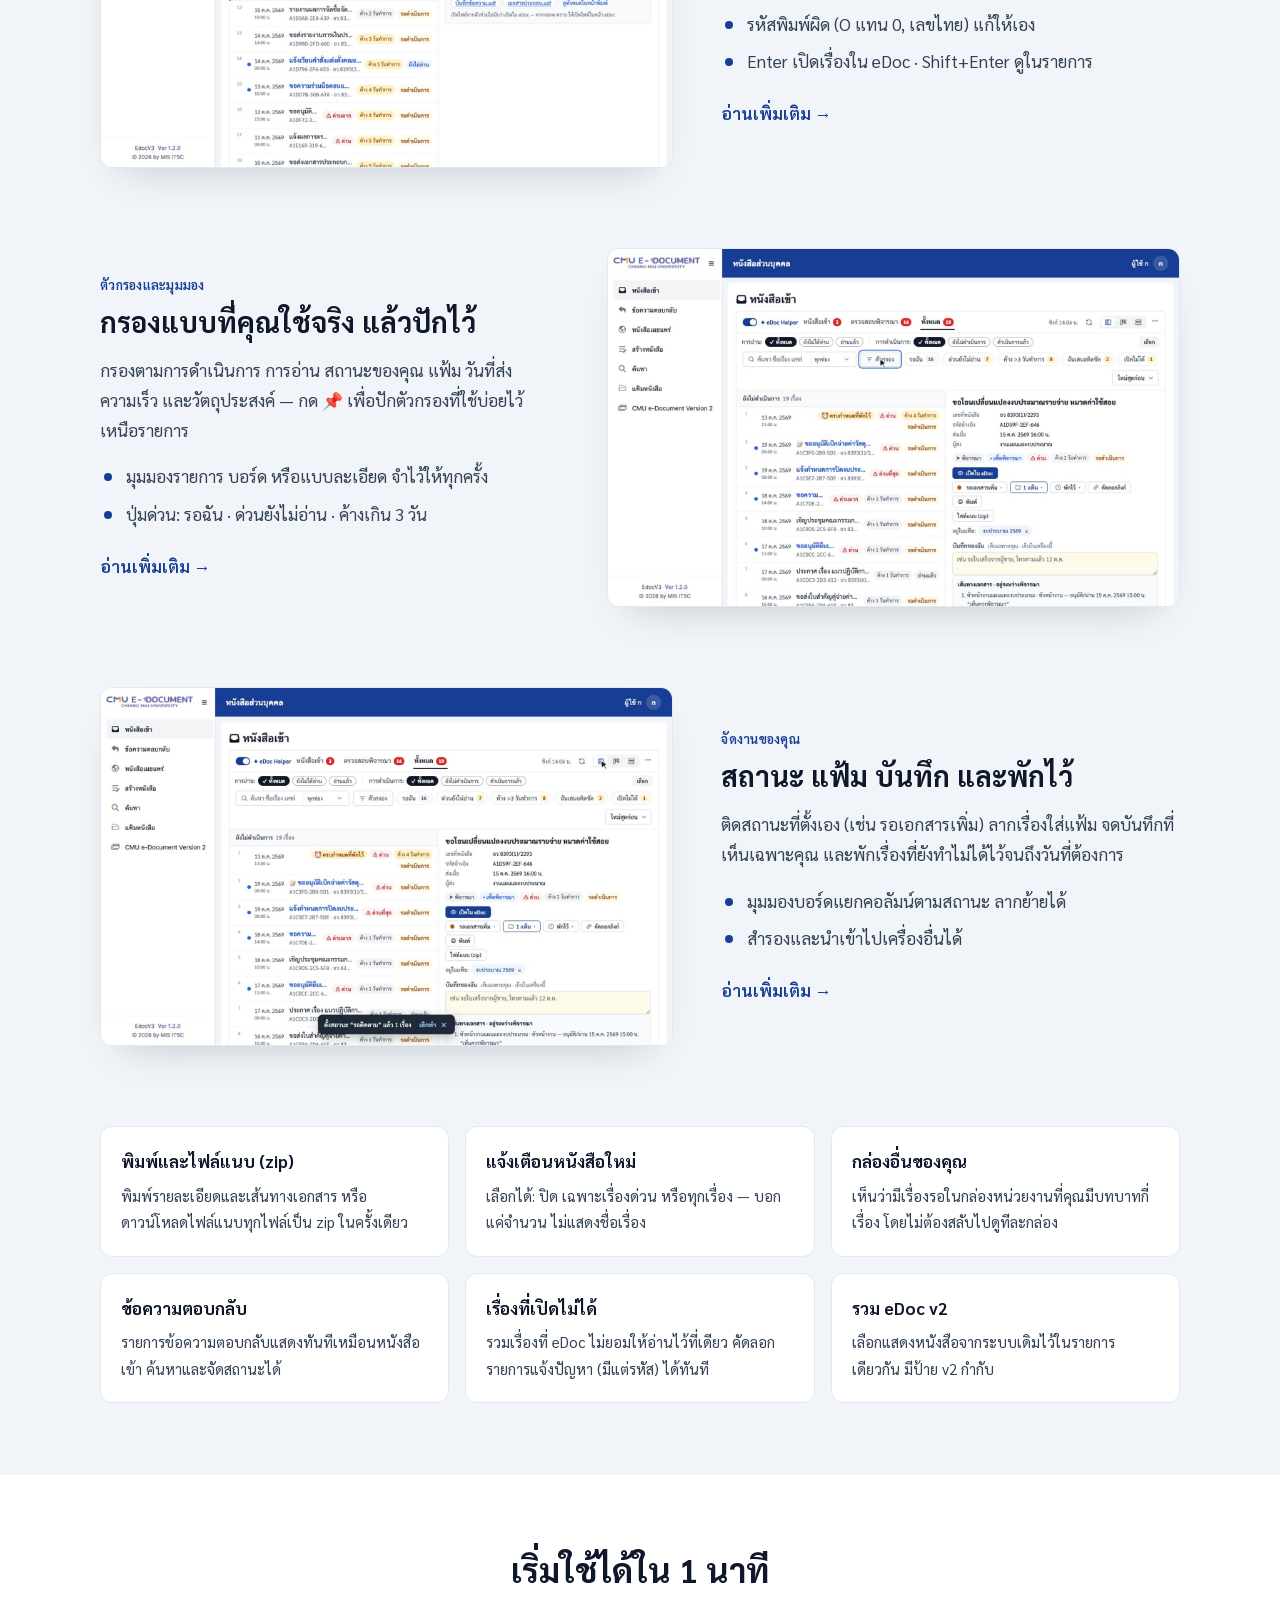
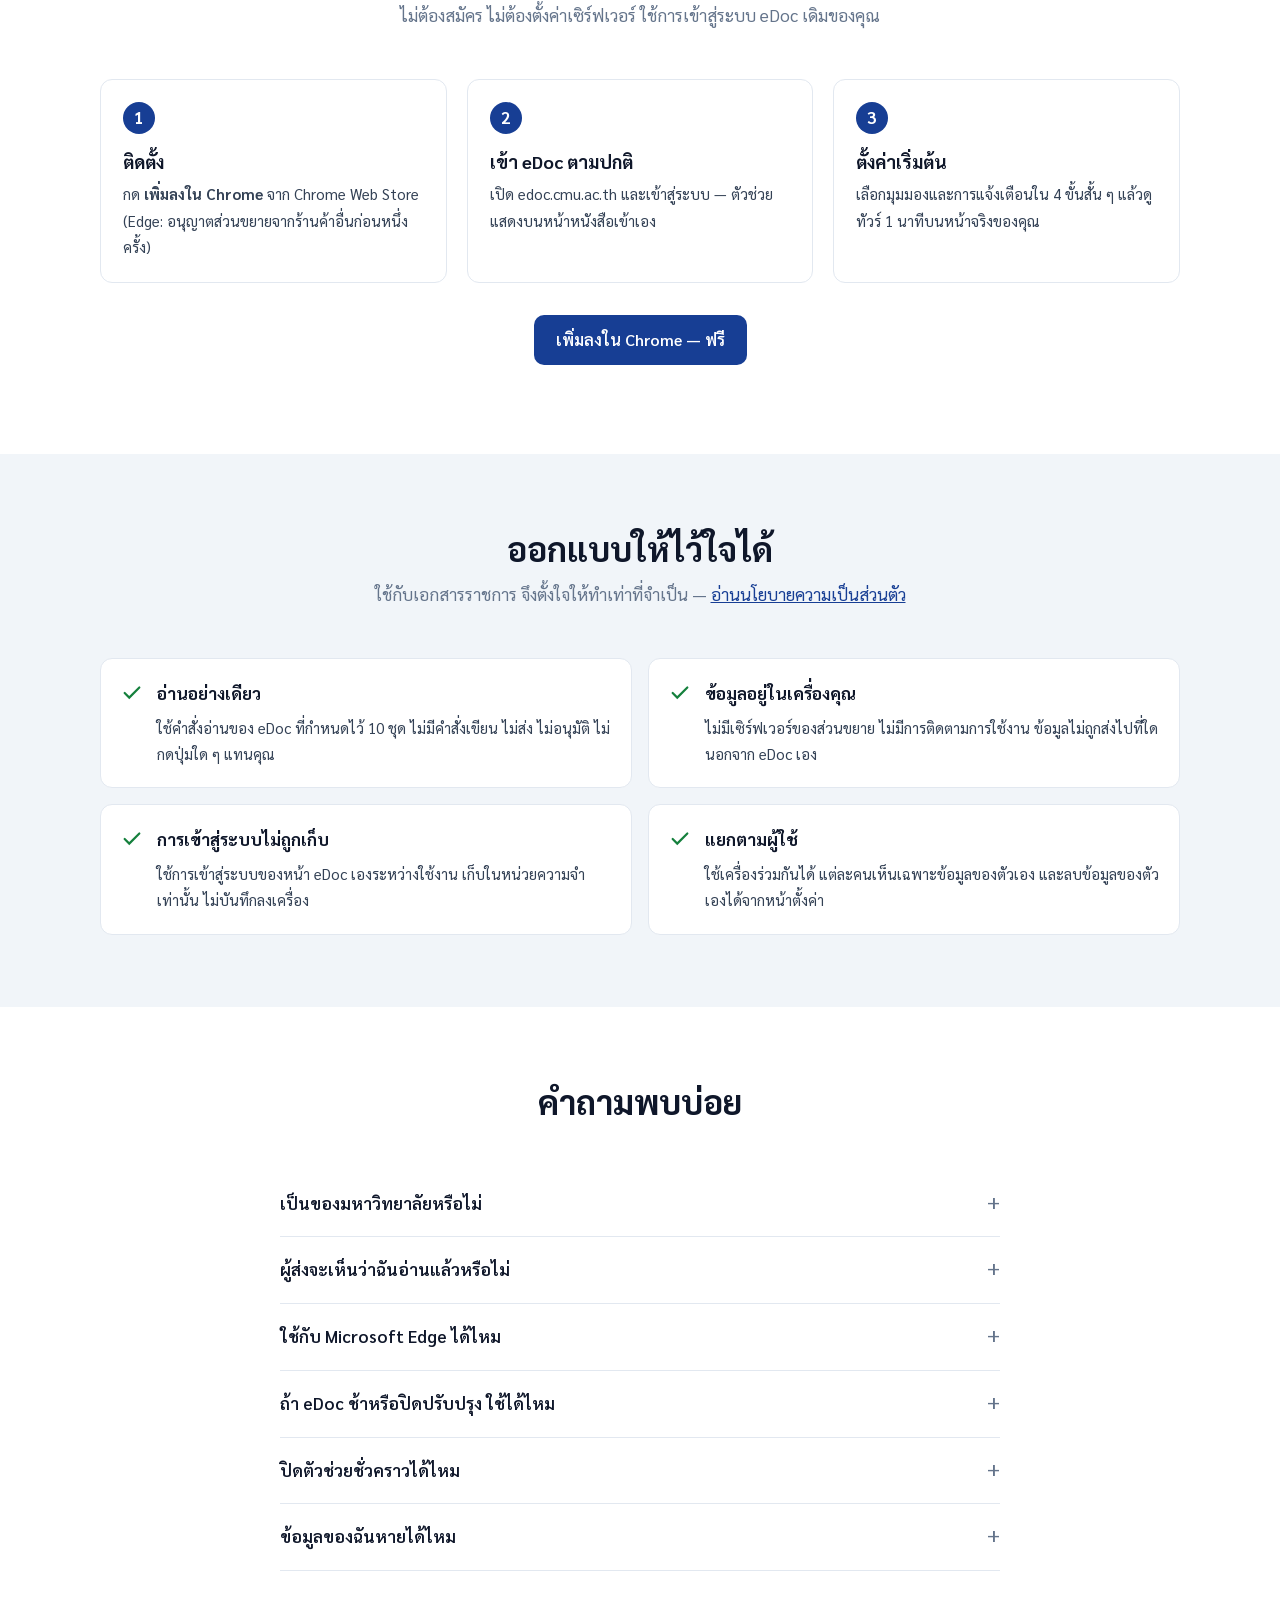
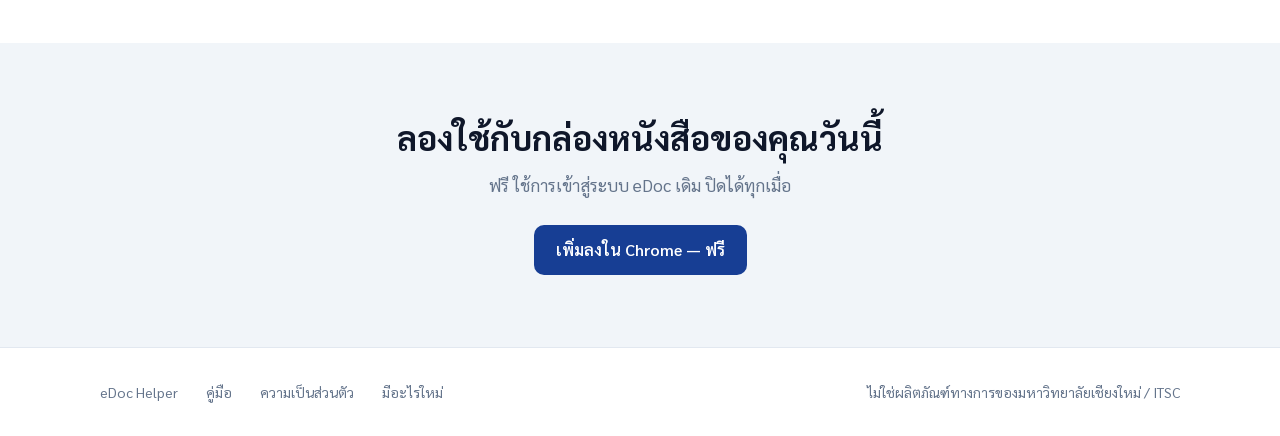
==== commit 18d7b65e: "feat(extension): look round — what's new as a folding corner card with the site's full list; one pri" ====
--- a/index.html
+++ b/index.html
@@ -14,7 +14,7 @@
 <body>
 <header class="top"><div class="wrap">
   <a class="brand" href="index.html"><img src="img/icon.svg" alt="">eDoc Helper</a>
-  <nav class="menu"><a href="#video">วิดีโอ</a><a href="#features">ฟีเจอร์</a><a href="docs.html">คู่มือ</a><a href="privacy.html">ความเป็นส่วนตัว</a><a href="#faq">คำถามพบบ่อย</a></nav>
+  <nav class="menu"><a href="#video">วิดีโอ</a><a href="#features">ฟีเจอร์</a><a href="docs.html">คู่มือ</a><a href="changes.html">มีอะไรใหม่</a><a href="privacy.html">ความเป็นส่วนตัว</a><a href="#faq">คำถามพบบ่อย</a></nav>
   <a class="btn sm" href="#install">ติดตั้ง</a>
 </div></header>
 
@@ -128,7 +128,7 @@
 </main>
 
 <footer><div class="wrap">
-  <span>eDoc Helper</span><a href="docs.html">คู่มือ</a><a href="privacy.html">ความเป็นส่วนตัว</a><a href="docs.html#changes">อัปเดต</a>
+  <span>eDoc Helper</span><a href="docs.html">คู่มือ</a><a href="privacy.html">ความเป็นส่วนตัว</a><a href="changes.html">มีอะไรใหม่</a>
   <span class="sp"></span><span>ไม่ใช่ผลิตภัณฑ์ทางการของมหาวิทยาลัยเชียงใหม่ / ITSC</span>
 </div></footer>
 <script>
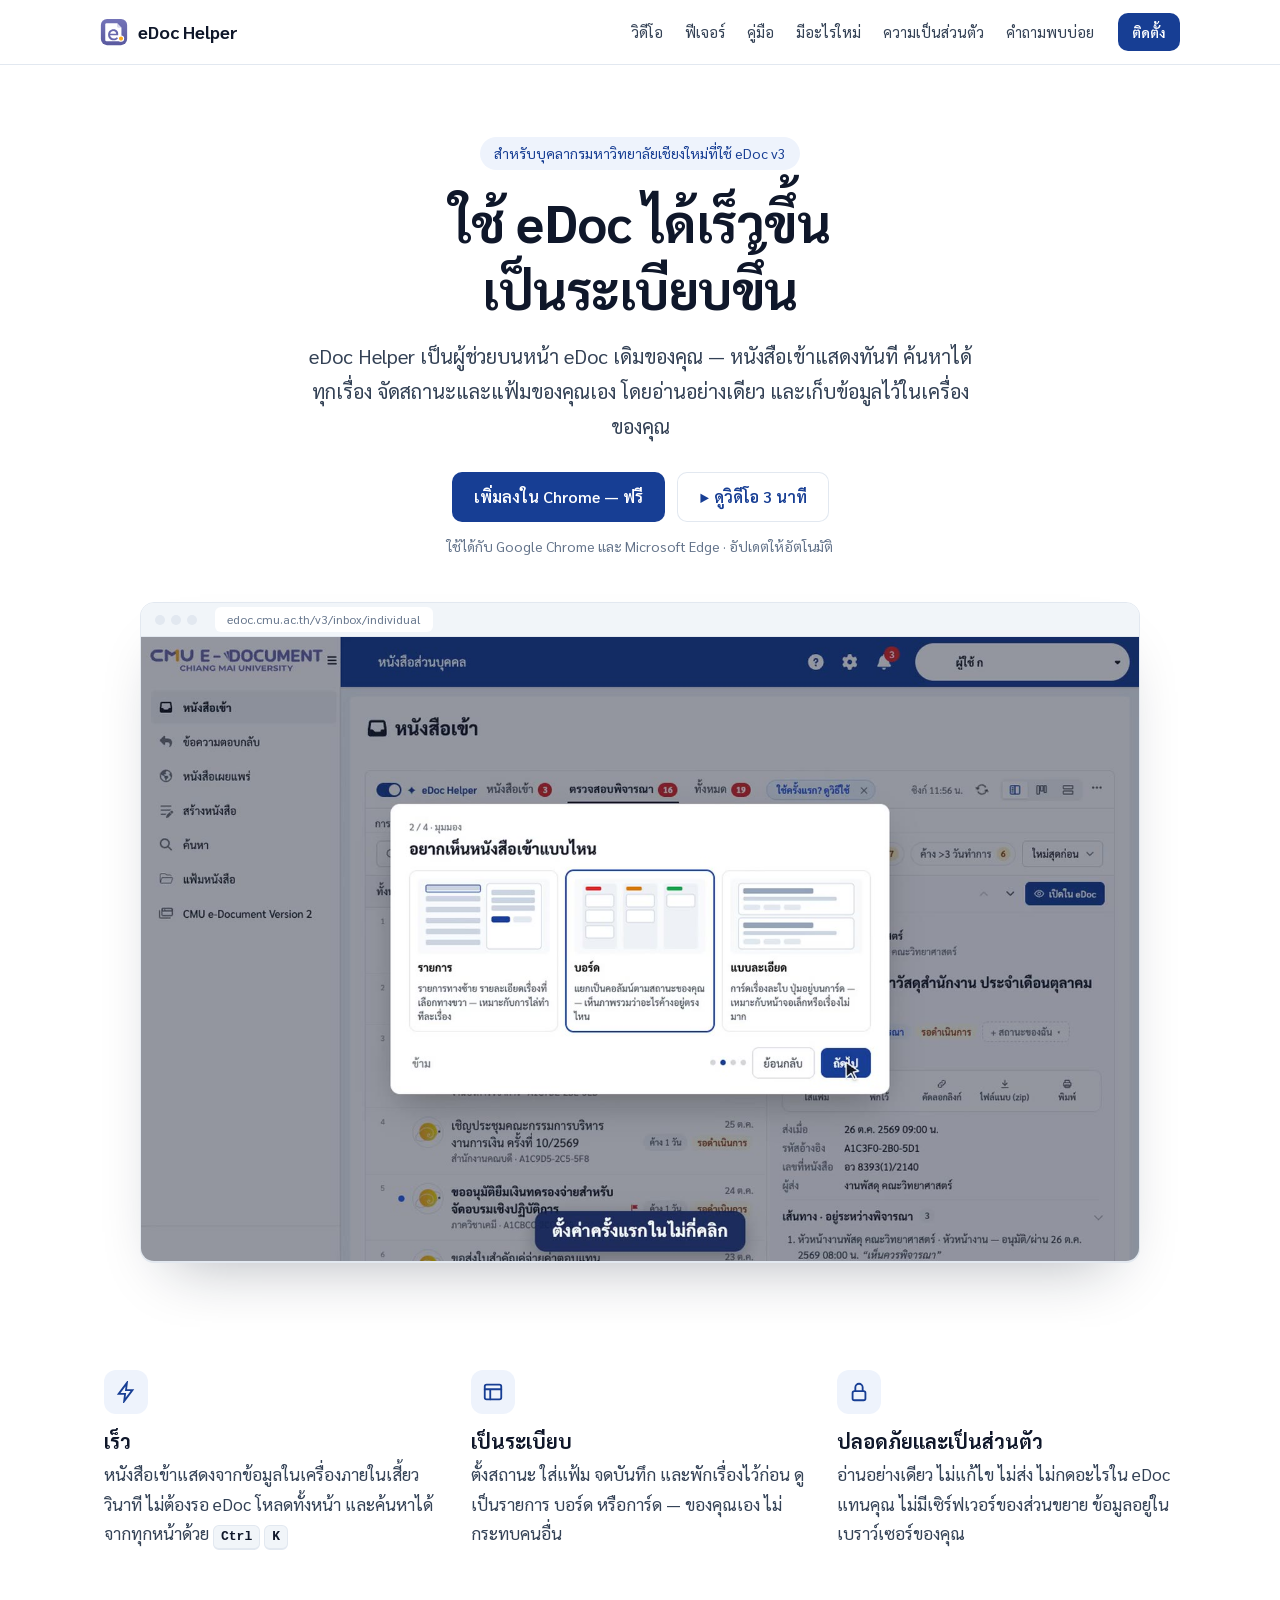
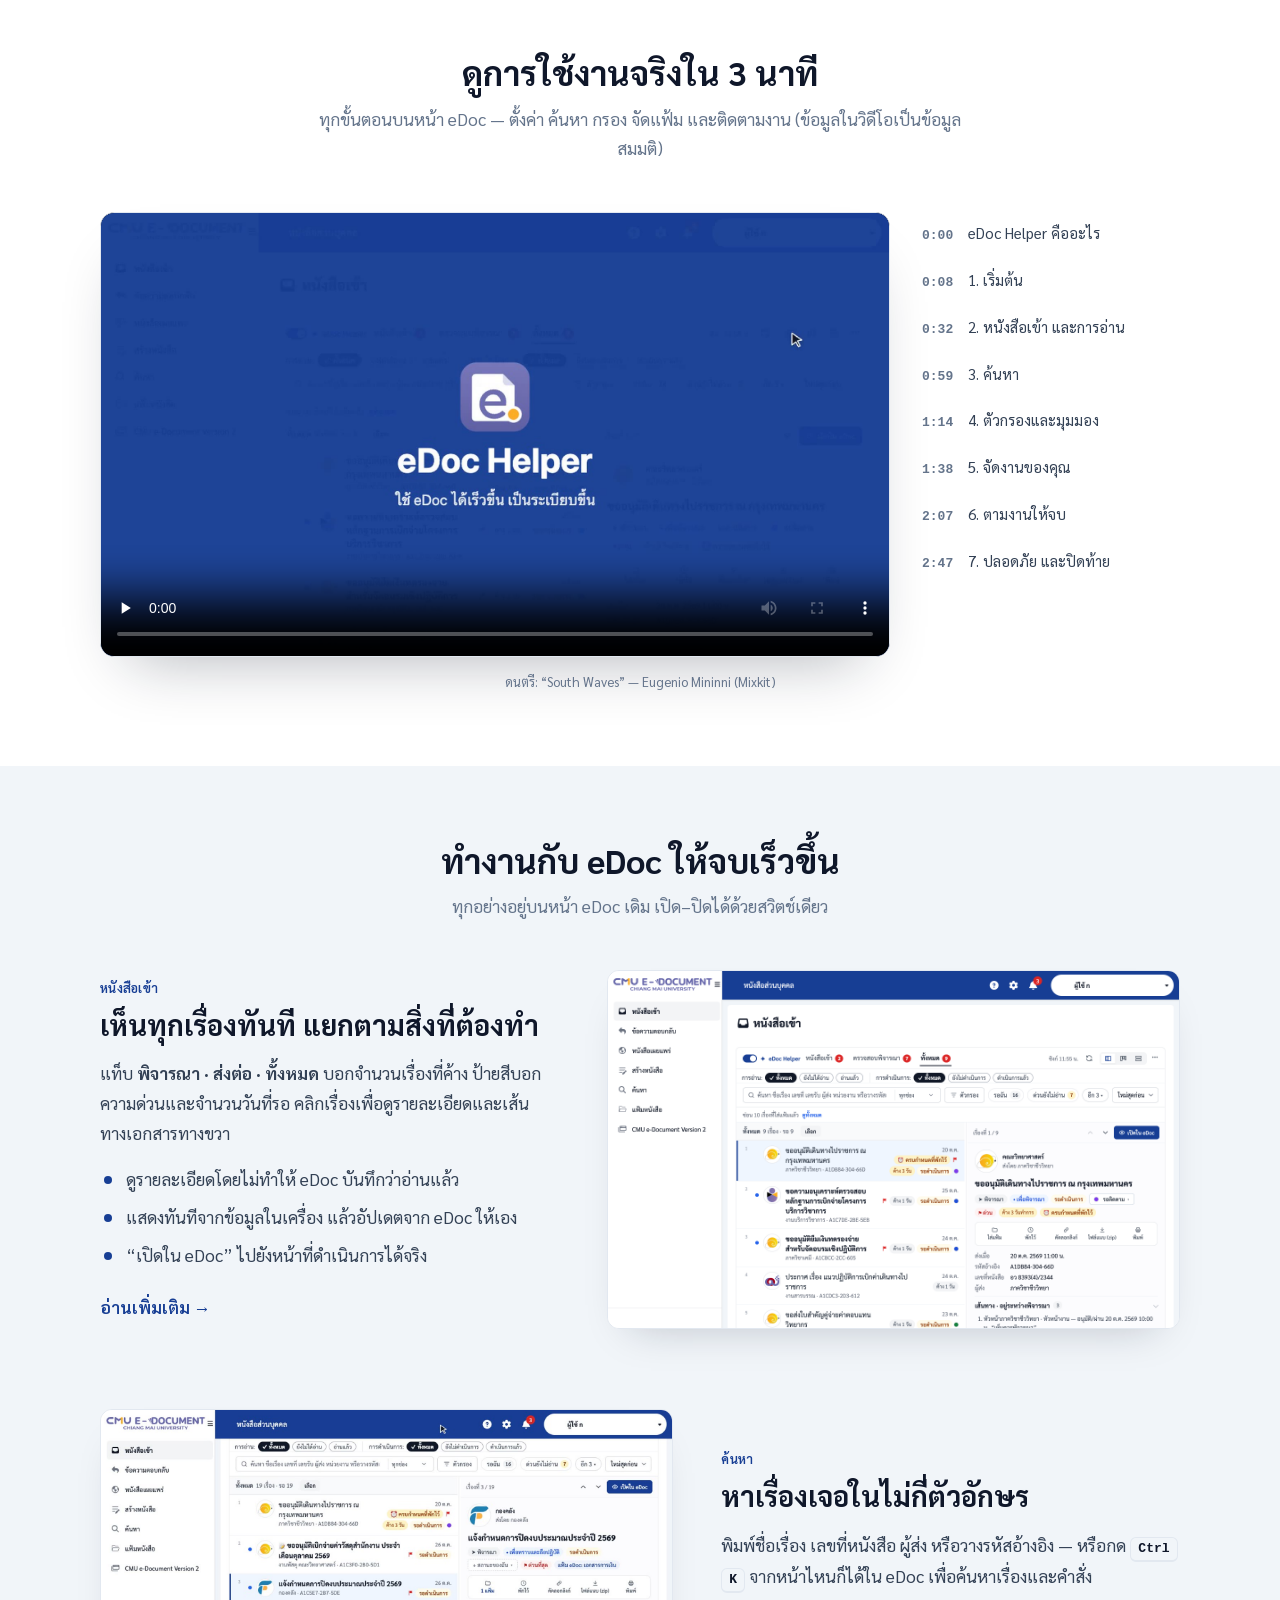
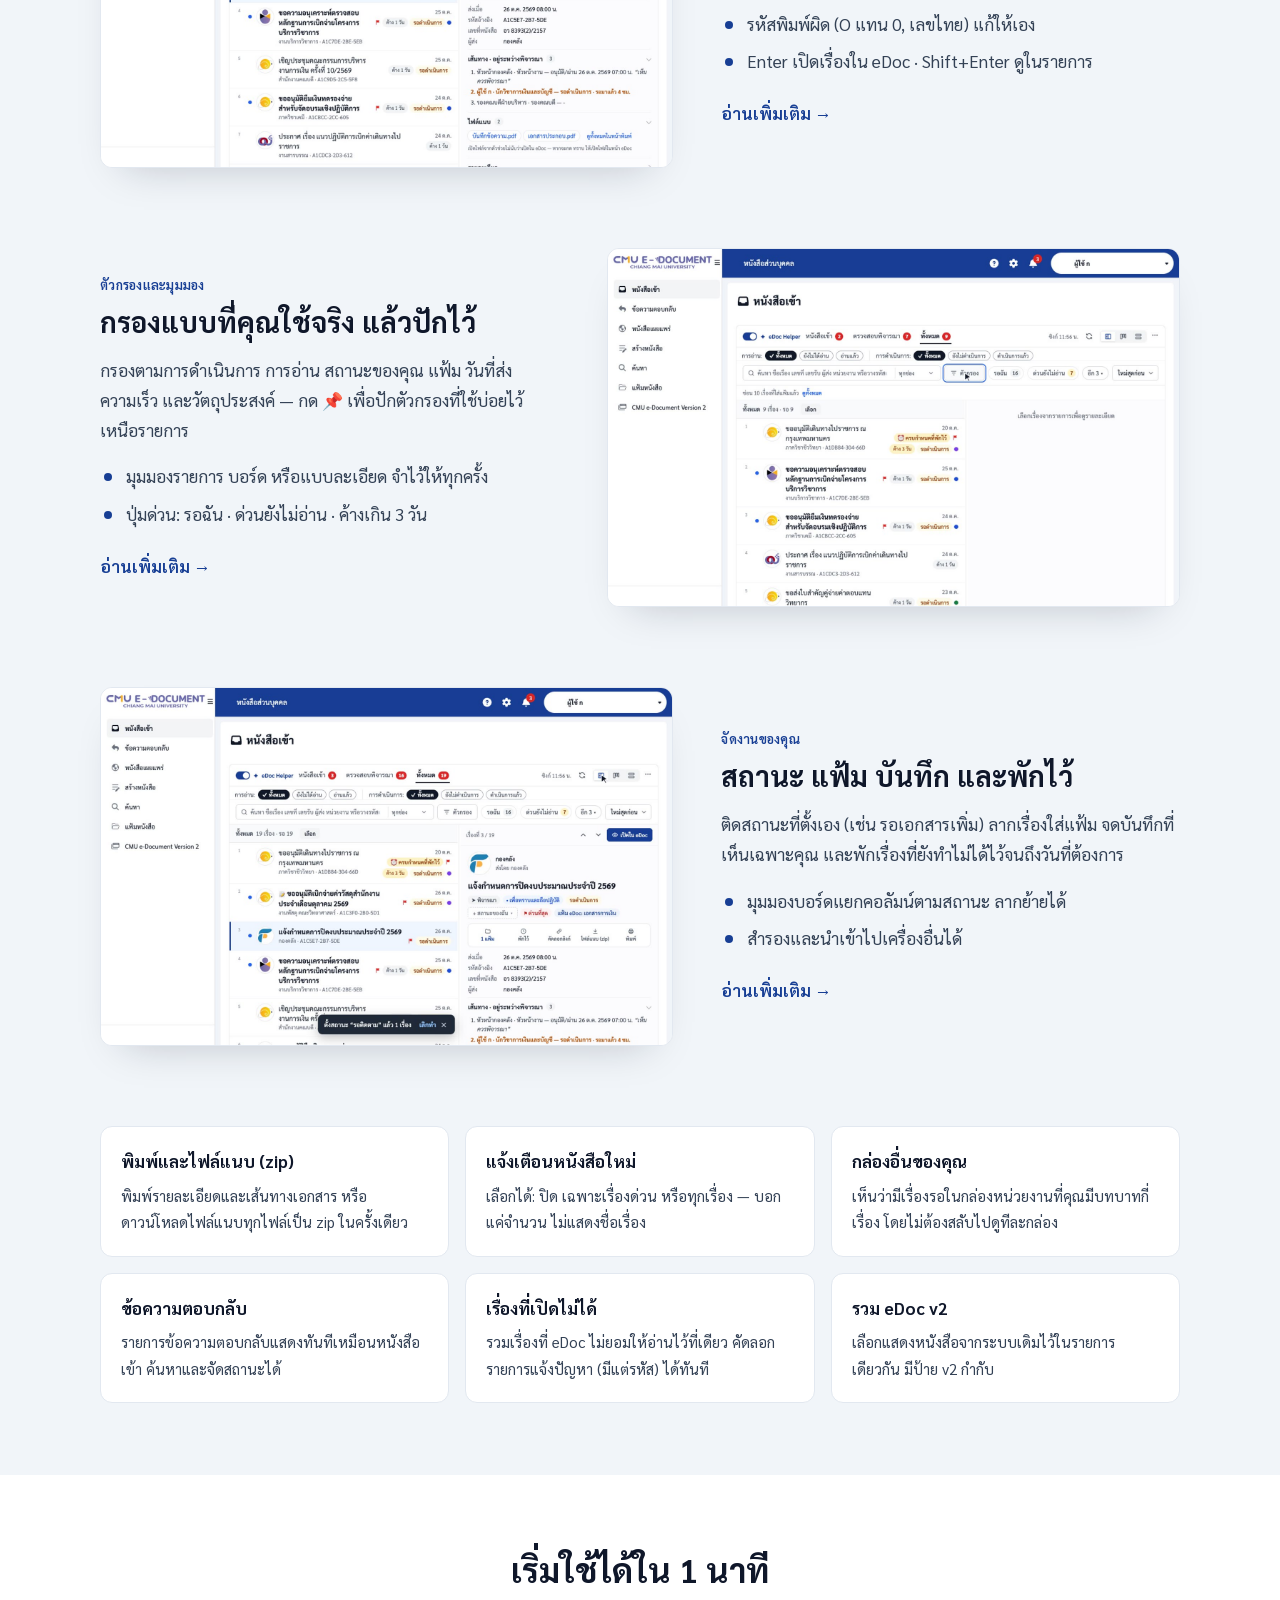
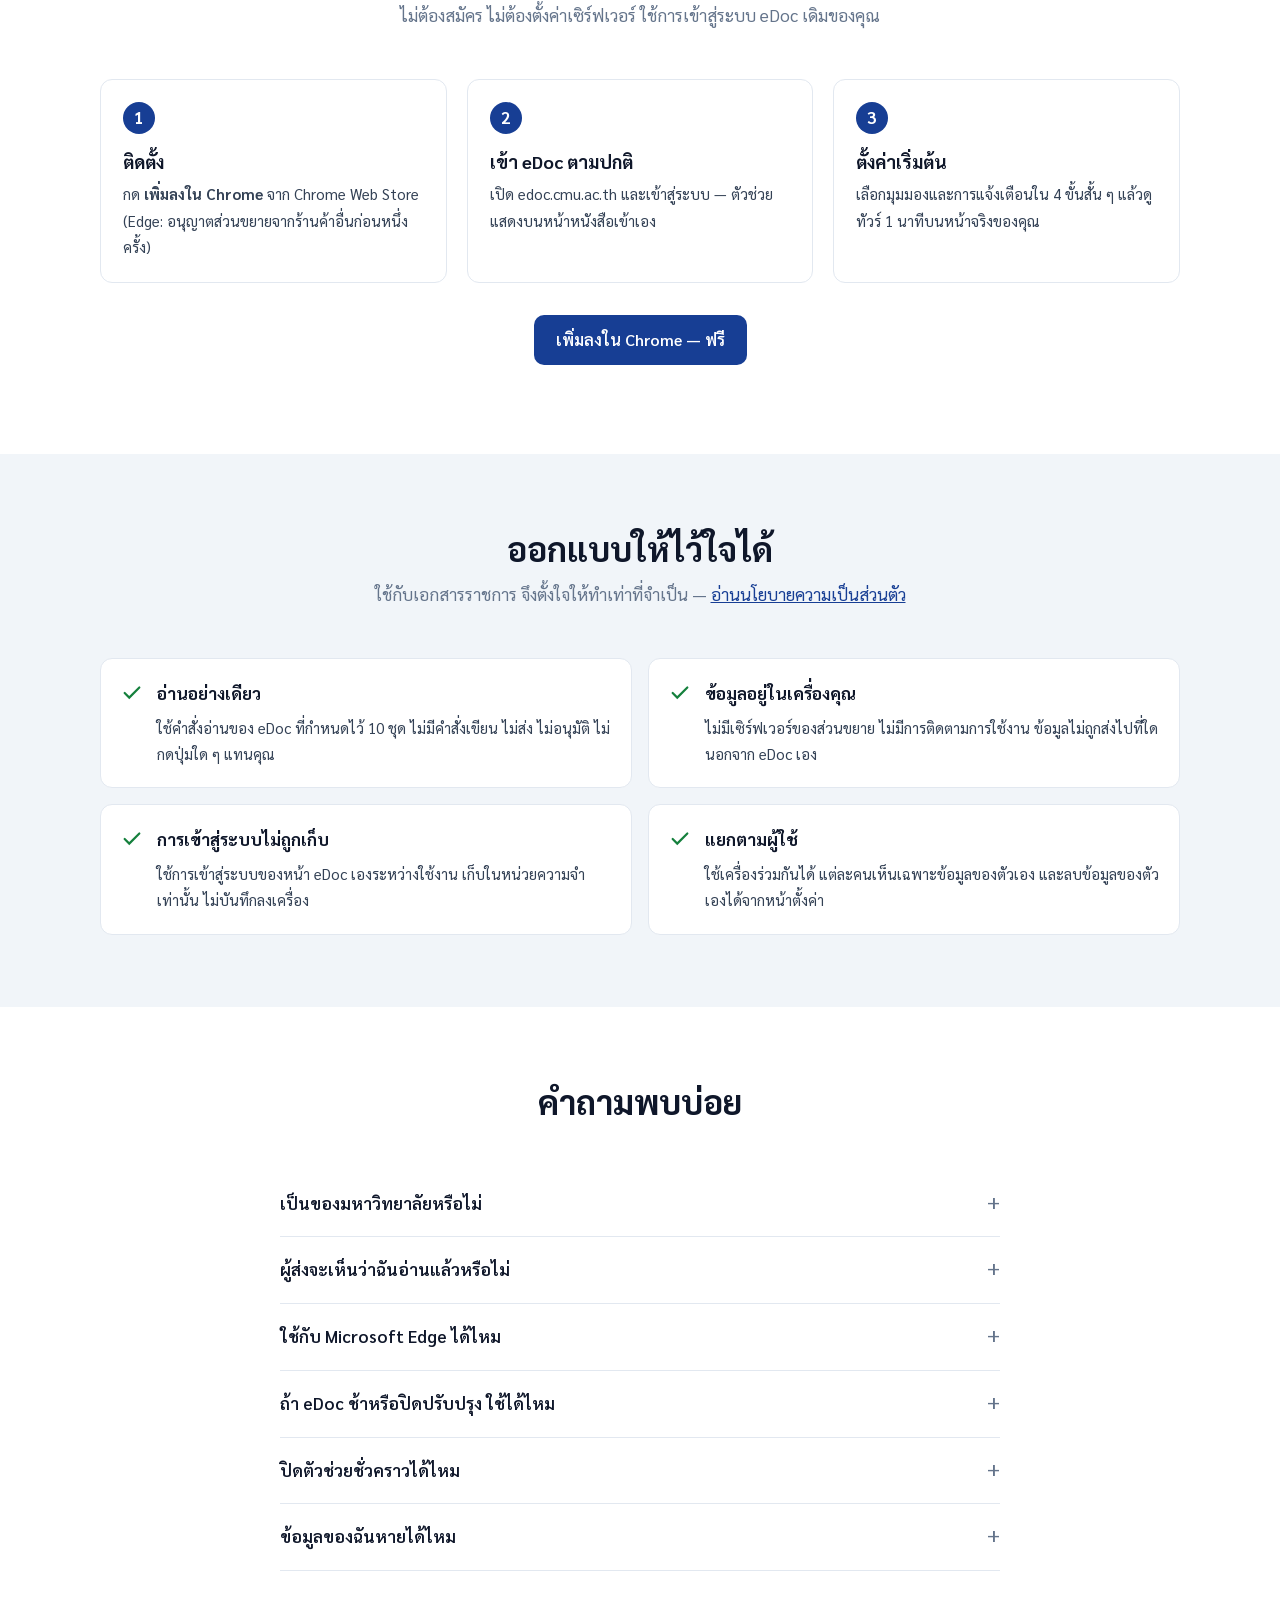
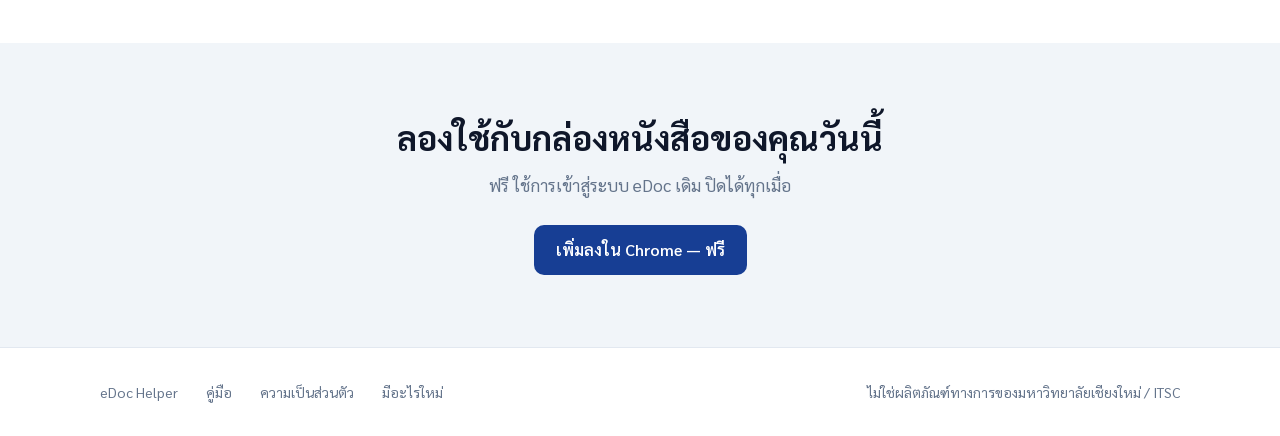
==== commit 62a9c4f6: "build(site): screenshots, clips, hero loop and the 3-minute tour re-recorded from the current build;" ====
--- a/index.html
+++ b/index.html
@@ -41,7 +41,7 @@
         <source src="video/edoc-helper-tour.mp4" type="video/mp4">
         <track kind="subtitles" srclang="th" label="ไทย (ข้อความ)" src="video/edoc-helper-tour.vtt">
       </video></div>
-      <ol class="tour-ch" aria-label="บทในวิดีโอ"><li><button type="button" data-t="0"><span class="ct">0:00</span><span>eDoc Helper คืออะไร</span></button></li><li><button type="button" data-t="8"><span class="ct">0:08</span><span>1. เริ่มต้น</span></button></li><li><button type="button" data-t="34"><span class="ct">0:34</span><span>2. หนังสือเข้า และการอ่าน</span></button></li><li><button type="button" data-t="61"><span class="ct">1:01</span><span>3. ค้นหา</span></button></li><li><button type="button" data-t="78"><span class="ct">1:18</span><span>4. ตัวกรองและมุมมอง</span></button></li><li><button type="button" data-t="102"><span class="ct">1:42</span><span>5. จัดงานของคุณ</span></button></li><li><button type="button" data-t="133"><span class="ct">2:13</span><span>6. ตามงานให้จบ</span></button></li><li><button type="button" data-t="160"><span class="ct">2:40</span><span>7. ปลอดภัย และปิดท้าย</span></button></li></ol>
+      <ol class="tour-ch" aria-label="บทในวิดีโอ"><li><button type="button" data-t="0"><span class="ct">0:00</span><span>eDoc Helper คืออะไร</span></button></li><li><button type="button" data-t="8"><span class="ct">0:08</span><span>1. เริ่มต้น</span></button></li><li><button type="button" data-t="32"><span class="ct">0:32</span><span>2. หนังสือเข้า และการอ่าน</span></button></li><li><button type="button" data-t="59"><span class="ct">0:59</span><span>3. ค้นหา</span></button></li><li><button type="button" data-t="74"><span class="ct">1:14</span><span>4. ตัวกรองและมุมมอง</span></button></li><li><button type="button" data-t="98"><span class="ct">1:38</span><span>5. จัดงานของคุณ</span></button></li><li><button type="button" data-t="127"><span class="ct">2:07</span><span>6. ตามงานให้จบ</span></button></li><li><button type="button" data-t="167"><span class="ct">2:47</span><span>7. ปลอดภัย และปิดท้าย</span></button></li></ol>
     </div>
     <p class="tour-note">ดนตรี: “South Waves” — Eugenio Mininni (Mixkit)</p>
   </div></section>
--- a/style.css
+++ b/style.css
@@ -119,6 +119,11 @@
 .doc li{margin:5px 0}
 .doc figure{margin:16px 0 8px;border-radius:12px;overflow:hidden;border:1px solid var(--line)}
 .doc figcaption{font-size:14px;color:var(--muted);padding:8px 14px;background:var(--soft)}
+/* มีอะไรใหม่: each release's pictures, at their own size (never wider than the column) on a soft ground */
+.doc figure.chg{background:var(--soft);display:block}
+.doc .note{font-size:14px;color:var(--muted);margin:-4px 0 8px}
+.doc .rel+.rel{margin-top:28px;padding-top:20px;border-top:1px dashed var(--line)}
+.doc figure.chg img{display:block;max-width:100%;height:auto;margin:0 auto;background:#fff}
 .callout{border-radius:10px;padding:12px 16px;margin:14px 0;background:var(--brand-soft);color:var(--ink);font-size:15px}
 .callout.warn{background:color-mix(in srgb,var(--warn) 12%,var(--bg))}
 kbd{display:inline-block;min-width:22px;text-align:center;font:600 13px/20px ui-monospace,Menlo,monospace;padding:1px 7px;border-radius:6px;border:1px solid var(--line);border-bottom-width:2px;background:var(--soft);color:var(--ink)}
